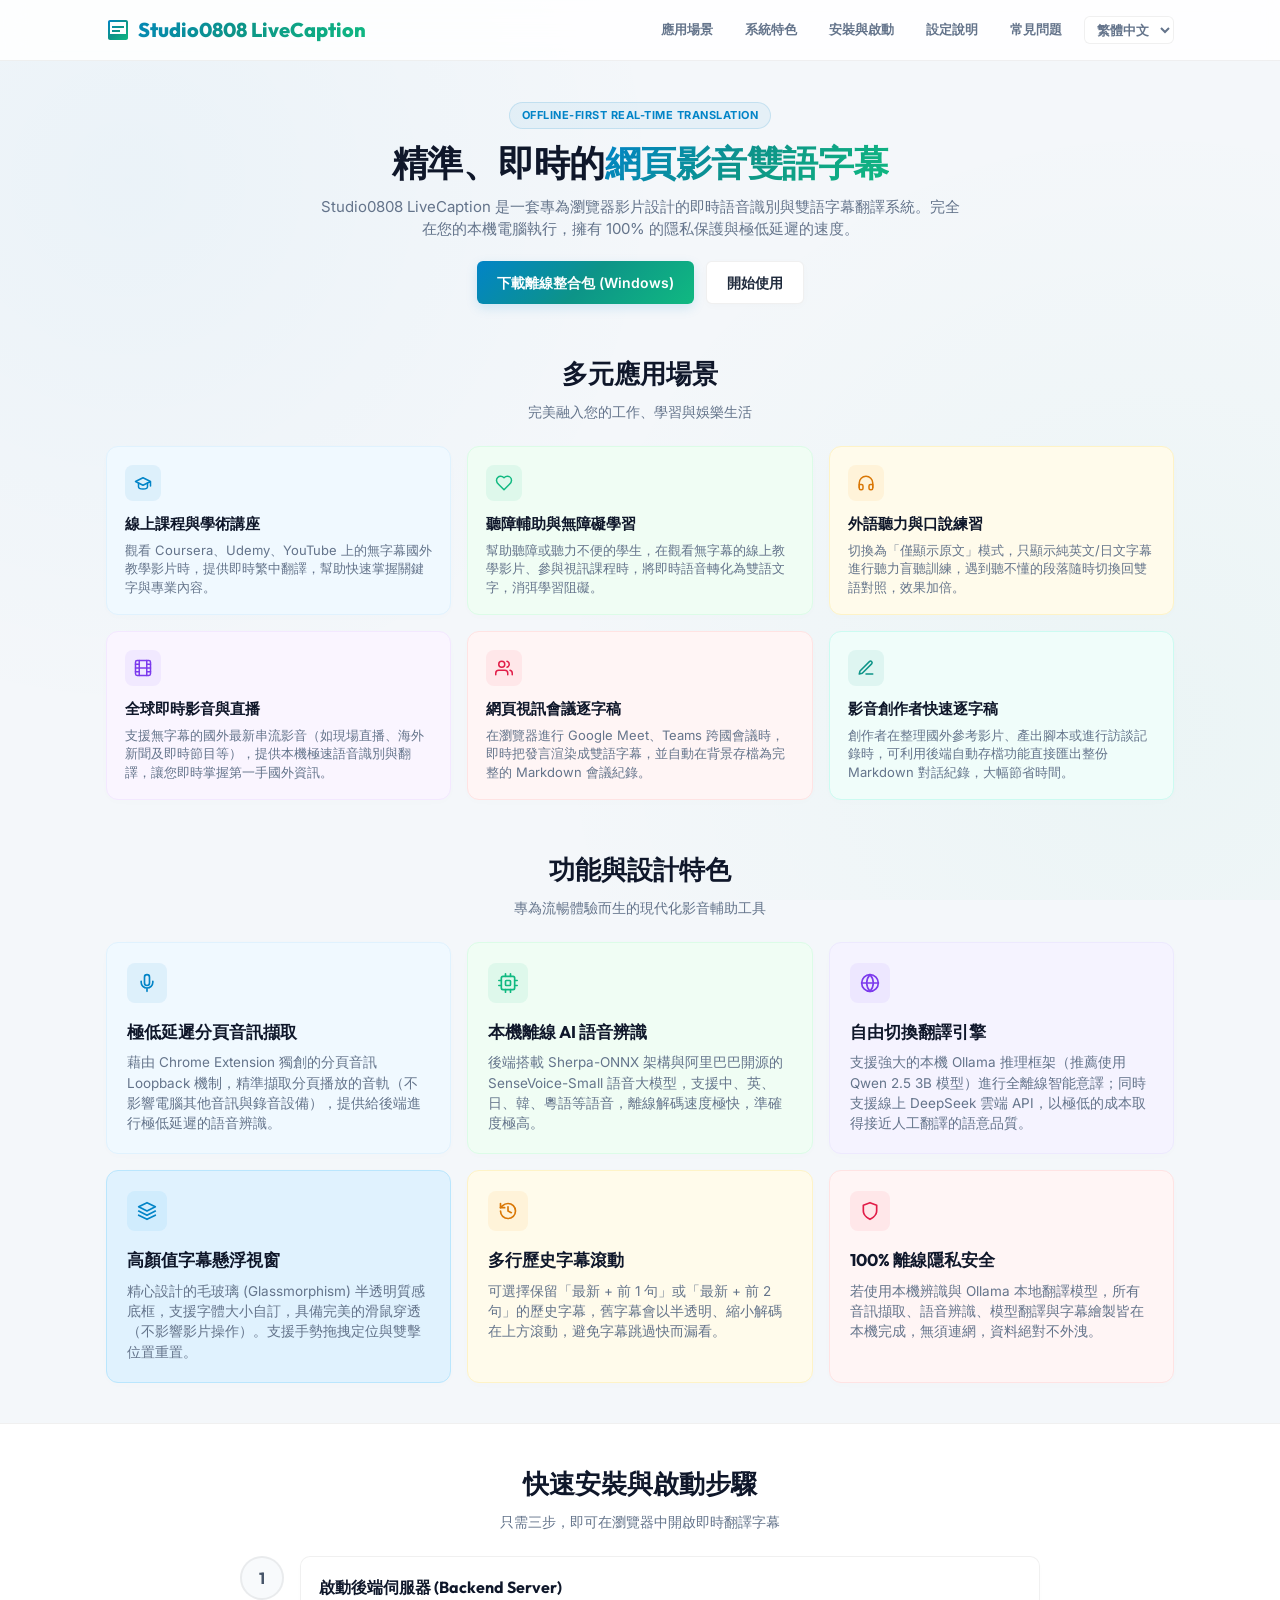
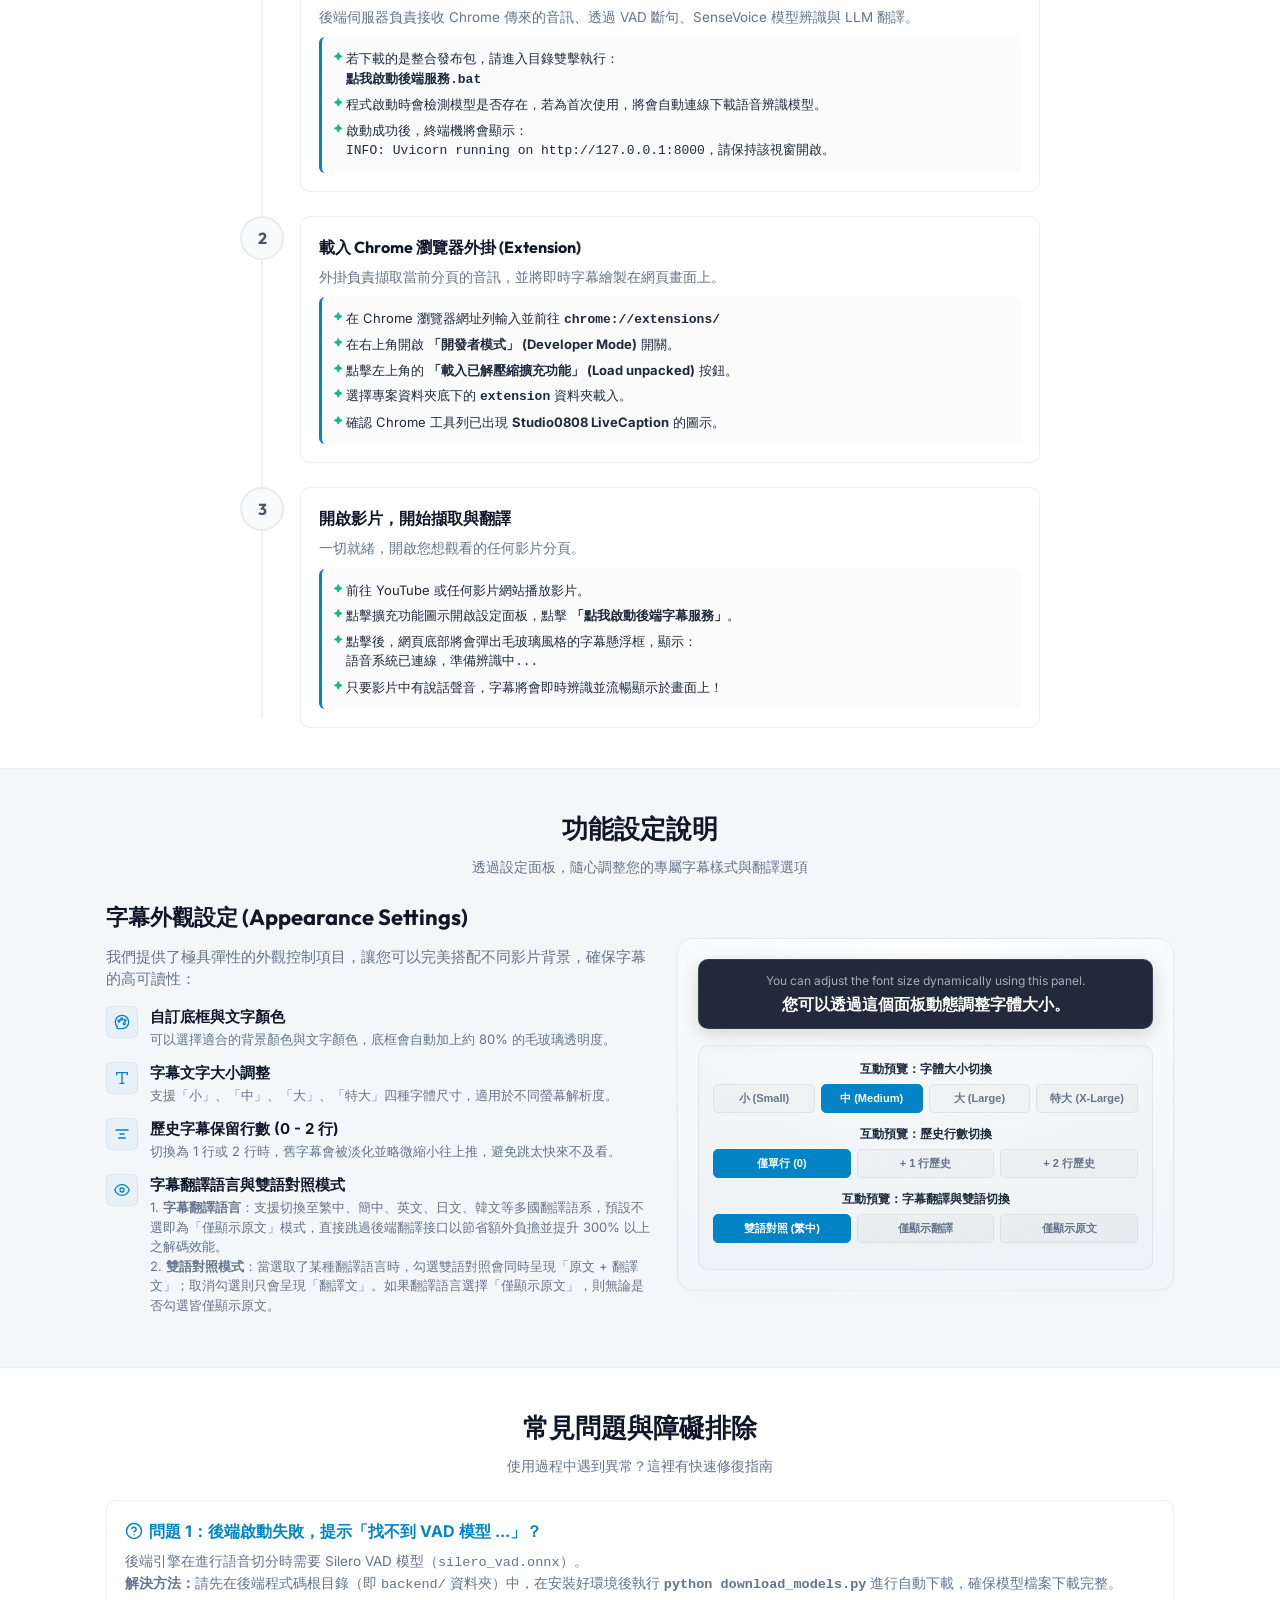
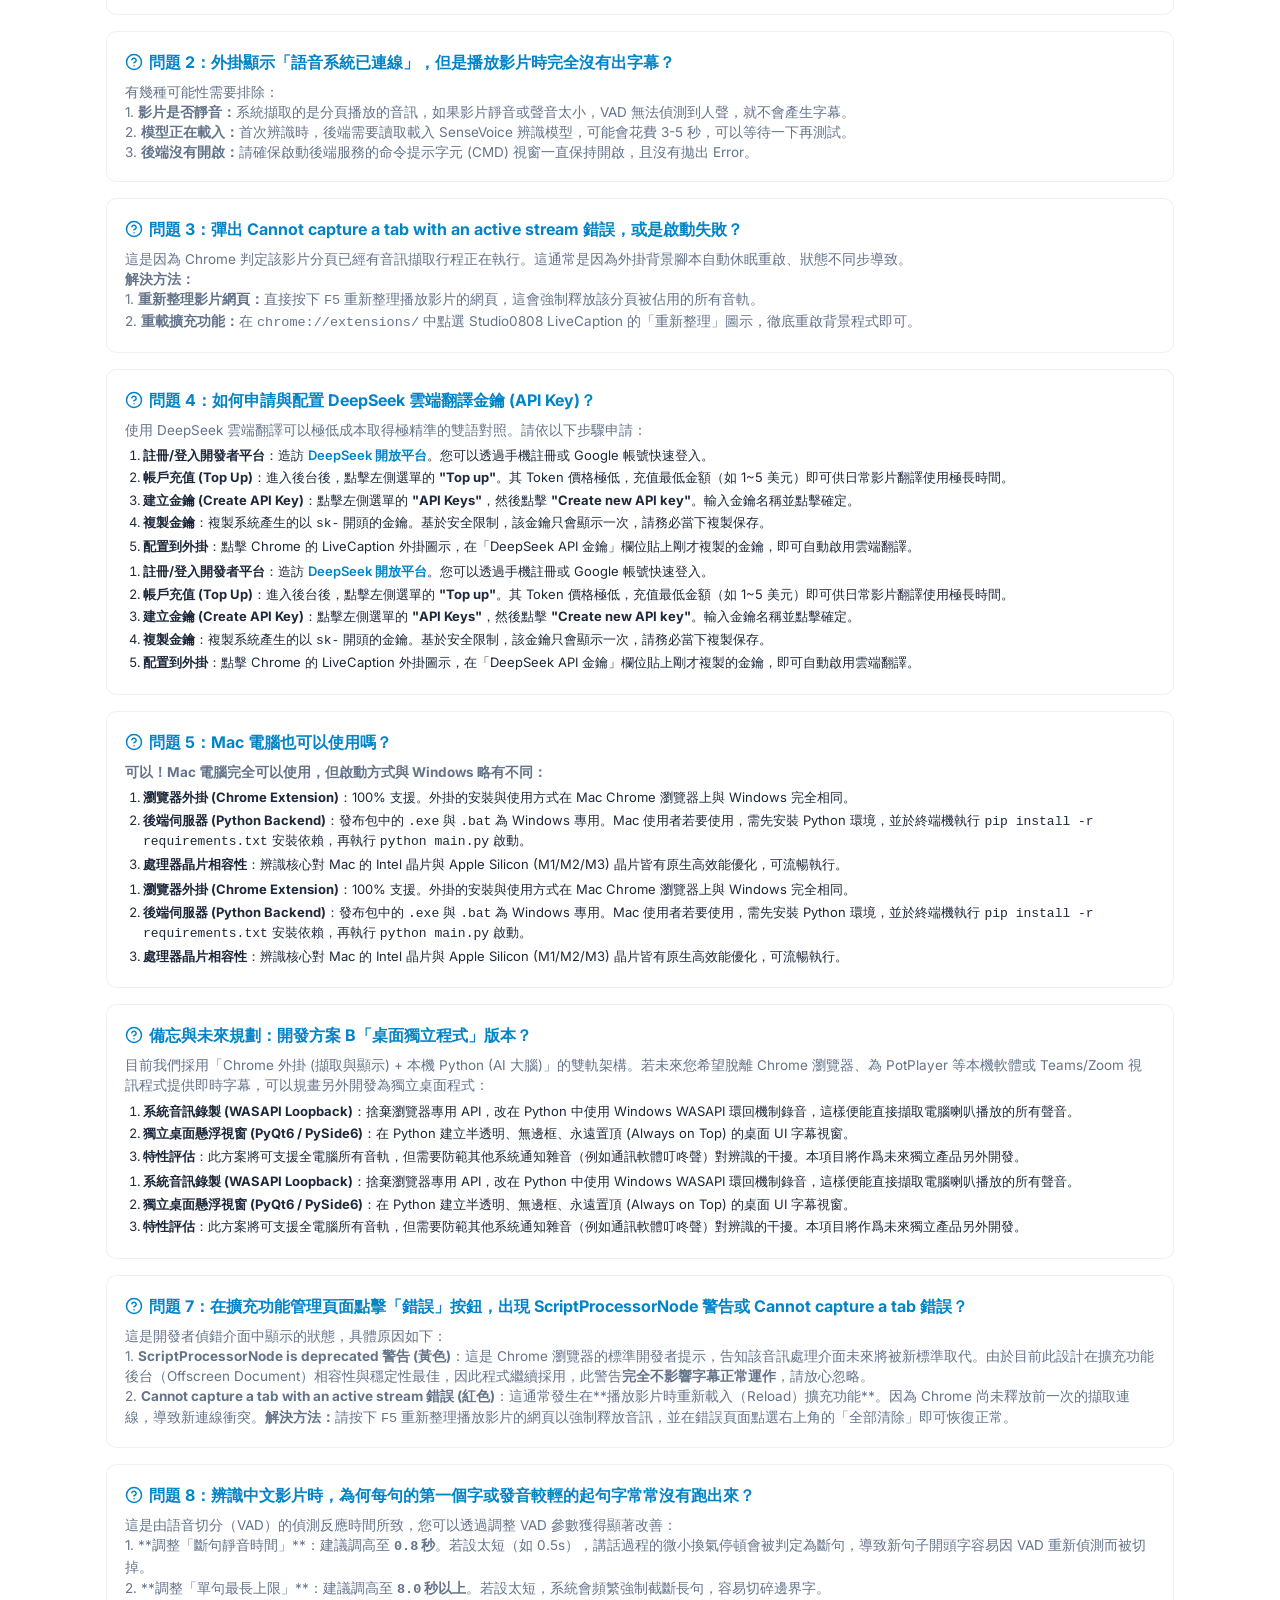
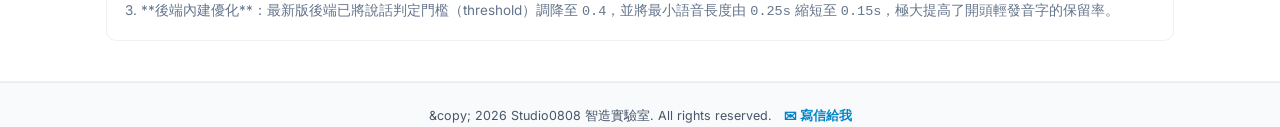
==== docs/index.html @ 2208329c "docs: copy documentation files to root docs folder for GitHub Pages deployment" ====
<!DOCTYPE html>
<html lang="zh-TW">
<head>
  <meta charset="UTF-8">
  <meta name="viewport" content="width=device-width, initial-scale=1.0">
  <title>即時字幕-Studio0808 </title>
  <!-- Colorful Inline SVG Favicon representing speech & play -->
  <link rel="icon" type="image/svg+xml" href="data:image/svg+xml,%3Csvg xmlns='http://www.w3.org/2000/svg' viewBox='0 0 24 24'%3E%3Cdefs%3E%3ClinearGradient id='fav-grad' x1='0%25' y1='0%25' x2='100%25' y2='100%25'%3E%3Cstop offset='0%25' stop-color='%230284c7'/%3E%3Cstop offset='100%25' stop-color='%2310b981'/%3E%3C/linearGradient%3E%3C/defs%3E%3Cpath fill='url(%23fav-grad)' d='M20 2H4c-1.1 0-2 .9-2 2v12c0 1.1.9 2 2 2h14l4 4V4c0-1.1-.9-2-2-2zM8 14H6v-2h2v2zm0-3H6V9h2v2zm0-3H6V6h2v2zm8 6h-6v-2h6v2zm0-3h-6V9h6v2zm0-3h-6V6h6v2z'/%3E%3C/svg%3E">
  <!-- Google Fonts: Inter & Outfit -->
  <link rel="preconnect" href="https://fonts.googleapis.com">
  <link rel="preconnect" href="https://fonts.gstatic.com" crossorigin>
  <link href="https://fonts.googleapis.com/css2?family=Inter:wght@300;400;500;600;700&family=Outfit:wght@400;500;600;700;800&display=swap" rel="stylesheet">
  
  <style>
    :root {
      --bg-primary: #f4f7fa; /* 陽光清新淺灰藍 */
      --bg-secondary: #ffffff; /* 純白背景 */
      --bg-tertiary: #eef2f6; /* 卡片與側欄底色 */
      --text-primary: #1e293b; /* 深石板灰 */
      --text-secondary: #64748b; /* 涼爽灰色 */
      --accent-gradient: linear-gradient(135deg, #0284c7 0%, #0d9488 50%, #10b981 100%); /* 蔚藍到翠綠漸層 */
      --accent-color: #0284c7; /* 蔚藍 */
      --accent-color-light: #10b981; /* 翠綠 */
      --accent-glow: rgba(2, 132, 199, 0.08);
      --glass-bg: rgba(255, 255, 255, 0.9);
      --glass-border: rgba(0, 0, 0, 0.06);
      --font-heading: 'Outfit', 'Inter', -apple-system, BlinkMacSystemFont, sans-serif;
      --font-body: 'Inter', -apple-system, BlinkMacSystemFont, "Segoe UI", Roboto, sans-serif;
      --transition-smooth: all 0.25s cubic-bezier(0.4, 0, 0.2, 1);
    }

    * {
      box-sizing: border-box;
      margin: 0;
      padding: 0;
    }

    html {
      scroll-behavior: smooth;
    }

    body {
      background-color: var(--bg-primary);
      color: var(--text-primary);
      font-family: var(--font-body);
      line-height: 1.5;
      overflow-x: hidden;
      background-image: 
        radial-gradient(circle at 10% 20%, rgba(2, 132, 199, 0.04) 0%, transparent 40%),
        radial-gradient(circle at 90% 80%, rgba(16, 185, 129, 0.04) 0%, transparent 45%);
      background-attachment: fixed;
    }

    /* Custom Scrollbar */
    ::-webkit-scrollbar {
      width: 8px;
    }
    ::-webkit-scrollbar-track {
      background: var(--bg-primary);
    }
    ::-webkit-scrollbar-thumb {
      background: #cbd5e1;
      border-radius: 4px;
    }
    ::-webkit-scrollbar-thumb:hover {
      background: #94a3b8;
    }

    /* Container layout */
    .container {
      max-width: 1100px;
      margin: 0 auto;
      padding: 0 16px;
    }

    /* Header & Navigation */
    header {
      background: rgba(255, 255, 255, 0.85);
      backdrop-filter: blur(12px);
      -webkit-backdrop-filter: blur(12px);
      border-bottom: 1px solid var(--glass-border);
      position: sticky;
      top: 0;
      z-index: 100;
      transition: var(--transition-smooth);
    }

    .nav-wrapper {
      display: flex;
      justify-content: space-between;
      align-items: center;
      height: 60px;
    }

    .logo {
      font-family: var(--font-heading);
      font-size: 20px;
      font-weight: 800;
      background: var(--accent-gradient);
      -webkit-background-clip: text;
      -webkit-text-fill-color: transparent;
      display: flex;
      align-items: center;
      gap: 8px;
    }

    .logo svg {
      width: 24px;
      height: 24px;
      fill: url(#logo-grad);
    }

    nav ul {
      display: flex;
      list-style: none;
      gap: 12px;
    }

    nav a {
      color: var(--text-secondary);
      text-decoration: none;
      font-weight: 600;
      font-size: 13px;
      transition: var(--transition-smooth);
      padding: 6px 10px;
      border-radius: 6px;
    }

    nav a:hover, nav a.active {
      color: var(--text-primary);
      background: rgba(0, 0, 0, 0.04);
    }

    /* Hero Section (More Compact) */
    .hero {
      padding: 40px 0 20px;
      text-align: center;
      position: relative;
    }

    .hero-badge {
      display: inline-block;
      padding: 4px 12px;
      background: rgba(2, 132, 199, 0.06);
      border: 1px solid rgba(2, 132, 199, 0.15);
      border-radius: 100px;
      color: #0284c7;
      font-size: 11px;
      font-weight: 700;
      margin-bottom: 12px;
      text-transform: uppercase;
      letter-spacing: 0.5px;
    }

    .hero h1 {
      font-family: var(--font-heading);
      font-size: 36px;
      font-weight: 800;
      line-height: 1.2;
      margin-bottom: 12px;
      letter-spacing: -0.5px;
      color: #0f172a;
    }

    .hero h1 span {
      background: var(--accent-gradient);
      -webkit-background-clip: text;
      -webkit-text-fill-color: transparent;
    }

    .hero p {
      font-size: 15px;
      color: var(--text-secondary);
      max-width: 650px;
      margin: 0 auto 20px;
    }

    .hero-buttons {
      display: flex;
      justify-content: center;
      gap: 12px;
    }

    .btn {
      display: inline-flex;
      align-items: center;
      gap: 6px;
      padding: 10px 20px;
      border-radius: 6px;
      font-size: 14px;
      font-weight: 600;
      text-decoration: none;
      cursor: pointer;
      transition: var(--transition-smooth);
    }

    .btn-primary {
      background: var(--accent-gradient);
      color: white;
      box-shadow: 0 4px 12px rgba(2, 132, 199, 0.15);
    }

    .btn-primary:hover {
      transform: translateY(-1.5px);
      box-shadow: 0 6px 18px rgba(2, 132, 199, 0.25);
    }

    .btn-secondary {
      background: #ffffff;
      color: var(--text-primary);
      border: 1px solid var(--glass-border);
      box-shadow: 0 2px 8px rgba(0, 0, 0, 0.02);
    }

    .btn-secondary:hover {
      background: var(--bg-tertiary);
      transform: translateY(-1.5px);
    }

    /* Scenarios Section (More Compact) */
    .scenarios-section {
      padding: 30px 0 20px;
    }

    .scenarios-grid {
      display: grid;
      grid-template-columns: repeat(auto-fit, minmax(280px, 1fr));
      gap: 16px;
      margin-top: 20px;
    }

    .scenario-card {
      background: var(--glass-bg);
      border: 1px solid var(--glass-border);
      border-radius: 12px;
      padding: 18px;
      box-shadow: 0 2px 12px rgba(0, 0, 0, 0.01);
      transition: var(--transition-smooth);
    }

    .scenario-card:hover {
      transform: translateY(-3px);
      box-shadow: 0 8px 20px rgba(2, 132, 199, 0.06);
      border-color: rgba(2, 132, 199, 0.15);
    }

    /* Diverse Light Pastel Backgrounds for Scenario Cards */
    .scenario-card:nth-child(1) { background-color: #f0f9ff; border-color: #e0f2fe; }
    .scenario-card:nth-child(1) .scenario-icon { background: rgba(2, 132, 199, 0.08); color: #0284c7; }

    .scenario-card:nth-child(2) { background-color: #f0fdf4; border-color: #dcfce7; }
    .scenario-card:nth-child(2) .scenario-icon { background: rgba(16, 185, 129, 0.08); color: #10b981; }

    .scenario-card:nth-child(3) { background-color: #fffbeb; border-color: #fef3c7; }
    .scenario-card:nth-child(3) .scenario-icon { background: rgba(245, 158, 11, 0.08); color: #d97706; }

    .scenario-card:nth-child(4) { background-color: #faf5ff; border-color: #f3e8ff; }
    .scenario-card:nth-child(4) .scenario-icon { background: rgba(139, 92, 246, 0.08); color: #7c3aed; }

    .scenario-card:nth-child(5) { background-color: #fff5f5; border-color: #ffe3e3; }
    .scenario-card:nth-child(5) .scenario-icon { background: rgba(244, 63, 94, 0.08); color: #e11d48; }

    .scenario-card:nth-child(6) { background-color: #f0fdfa; border-color: #ccfbf1; }
    .scenario-card:nth-child(6) .scenario-icon { background: rgba(13, 148, 136, 0.08); color: #0d9488; }

    .scenario-icon {
      width: 36px;
      height: 36px;
      background: rgba(16, 185, 129, 0.06);
      color: var(--accent-color-light);
      border-radius: 8px;
      display: flex;
      align-items: center;
      justify-content: center;
      margin-bottom: 12px;
    }

    .scenario-icon svg {
      width: 18px;
      height: 18px;
    }

    .scenario-card h3 {
      font-family: var(--font-heading);
      font-size: 15px;
      font-weight: 700;
      color: #0f172a;
      margin-bottom: 6px;
    }

    .scenario-card p {
      font-size: 13px;
      color: var(--text-secondary);
      line-height: 1.4;
    }

    /* Features Grid (More Compact) */
    .features-section {
      padding: 30px 0 40px;
    }

    .section-title-wrapper {
      text-align: center;
      margin-bottom: 24px;
    }

    .section-title {
      font-family: var(--font-heading);
      font-size: 26px;
      font-weight: 700;
      color: #0f172a;
      margin-bottom: 8px;
    }

    .section-subtitle {
      font-size: 14px;
      color: var(--text-secondary);
      max-width: 600px;
      margin: 0 auto;
    }

    .features-grid {
      display: grid;
      grid-template-columns: repeat(auto-fit, minmax(280px, 1fr));
      gap: 16px;
    }

    .feature-card {
      background: var(--bg-secondary);
      border: 1px solid var(--glass-border);
      border-radius: 12px;
      padding: 20px;
      box-shadow: 0 2px 12px rgba(0, 0, 0, 0.01);
      transition: var(--transition-smooth);
      position: relative;
      overflow: hidden;
    }

    .feature-card::before {
      content: '';
      position: absolute;
      top: 0;
      left: 0;
      width: 100%;
      height: 3px;
      background: var(--accent-gradient);
      opacity: 0;
      transition: var(--transition-smooth);
    }

    .feature-card:hover {
      transform: translateY(-4px);
      border-color: rgba(2, 132, 199, 0.15);
      box-shadow: 0 10px 25px rgba(2, 132, 199, 0.04);
    }

    .feature-card:hover::before {
      opacity: 1;
    }

    /* Diverse Light Pastel Backgrounds for Feature Cards */
    .feature-card:nth-child(1) { background-color: #f0f9ff; border-color: #e0f2fe; }
    .feature-card:nth-child(1) .feature-icon-wrapper { background: rgba(2, 132, 199, 0.08); color: #0284c7; }

    .feature-card:nth-child(2) { background-color: #f0fdf4; border-color: #dcfce7; }
    .feature-card:nth-child(2) .feature-icon-wrapper { background: rgba(16, 185, 129, 0.08); color: #10b981; }

    .feature-card:nth-child(3) { background-color: #f5f3ff; border-color: #ede9fe; }
    .feature-card:nth-child(3) .feature-icon-wrapper { background: rgba(139, 92, 246, 0.08); color: #7c3aed; }

    .feature-card:nth-child(4) { background-color: #e0f2fe; border-color: #bae6fd; }
    .feature-card:nth-child(4) .feature-icon-wrapper { background: rgba(14, 165, 233, 0.08); color: #0284c7; }

    .feature-card:nth-child(5) { background-color: #fffbeb; border-color: #fef3c7; }
    .feature-card:nth-child(5) .feature-icon-wrapper { background: rgba(245, 158, 11, 0.08); color: #d97706; }

    .feature-card:nth-child(6) { background-color: #fff5f5; border-color: #ffe3e3; }
    .feature-card:nth-child(6) .feature-icon-wrapper { background: rgba(244, 63, 94, 0.08); color: #e11d48; }

    .feature-icon-wrapper {
      width: 40px;
      height: 40px;
      border-radius: 8px;
      background: rgba(2, 132, 199, 0.06);
      display: flex;
      align-items: center;
      justify-content: center;
      color: var(--accent-color);
      margin-bottom: 16px;
    }

    .feature-icon-wrapper svg {
      width: 20px;
      height: 20px;
    }

    .feature-card h3 {
      font-family: var(--font-heading);
      font-size: 17px;
      font-weight: 700;
      margin-bottom: 8px;
      color: #0f172a;
    }

    .feature-card p {
      color: var(--text-secondary);
      font-size: 13.5px;
      line-height: 1.5;
    }

    /* Operations Flow & Steps (More Compact) */
    .steps-section {
      background: var(--bg-secondary);
      padding: 40px 0;
      border-top: 1px solid var(--glass-border);
      border-bottom: 1px solid var(--glass-border);
    }

    .steps-flow {
      max-width: 800px;
      margin: 24px auto 0;
      position: relative;
    }

    .steps-flow::before {
      content: '';
      position: absolute;
      left: 21px;
      top: 10px;
      bottom: 10px;
      width: 2px;
      background: rgba(0, 0, 0, 0.05);
    }

    .step-item {
      display: flex;
      gap: 16px;
      margin-bottom: 24px;
      position: relative;
    }

    .step-item:last-child {
      margin-bottom: 0;
    }

    .step-badge {
      width: 44px;
      height: 44px;
      border-radius: 50%;
      background: #f8fafc;
      border: 2px solid var(--glass-border);
      display: flex;
      align-items: center;
      justify-content: center;
      font-family: var(--font-heading);
      font-size: 16px;
      font-weight: 700;
      color: #475569;
      z-index: 2;
      flex-shrink: 0;
      transition: var(--transition-smooth);
    }

    .step-item:hover .step-badge {
      border-color: var(--accent-color);
      color: var(--accent-color);
      background: rgba(2, 132, 199, 0.06);
      box-shadow: 0 0 10px var(--accent-glow);
    }

    .step-content {
      background: var(--glass-bg);
      backdrop-filter: blur(8px);
      border: 1px solid var(--glass-border);
      border-radius: 10px;
      padding: 18px;
      flex-grow: 1;
      box-shadow: 0 2px 10px rgba(0, 0, 0, 0.01);
    }

    .step-content h3 {
      font-family: var(--font-heading);
      font-size: 16px;
      font-weight: 700;
      color: #0f172a;
      margin-bottom: 8px;
      display: flex;
      align-items: center;
      gap: 6px;
    }

    .step-content p {
      color: var(--text-secondary);
      font-size: 13.5px;
      margin-bottom: 10px;
    }

    .step-details {
      background: rgba(0, 0, 0, 0.015);
      border-radius: 6px;
      padding: 12px;
      border-left: 3px solid var(--accent-color);
    }

    .step-details ul {
      list-style-type: none;
    }

    .step-details li {
      font-size: 13px;
      color: var(--text-primary);
      margin-bottom: 6px;
      padding-left: 12px;
      position: relative;
    }

    .step-details li::before {
      content: '✦';
      color: var(--accent-color-light);
      position: absolute;
      left: 0;
      font-size: 9px;
      top: 1px;
    }

    .step-details li:last-child {
      margin-bottom: 0;
    }

    /* Configuration Panel Showcase (More Compact) */
    .config-section {
      padding: 40px 0;
    }

    .config-showcase {
      display: flex;
      flex-wrap: wrap;
      gap: 24px;
      align-items: center;
      margin-top: 24px;
    }

    .config-text {
      flex: 1 1 450px;
    }

    .config-text h3 {
      font-family: var(--font-heading);
      font-size: 22px;
      margin-bottom: 12px;
      color: #0f172a;
    }

    .config-text p {
      color: var(--text-secondary);
      margin-bottom: 16px;
      font-size: 14.5px;
    }

    .config-item {
      display: flex;
      gap: 12px;
      margin-bottom: 12px;
    }

    .config-item-icon {
      width: 32px;
      height: 32px;
      border-radius: 6px;
      background: rgba(2, 132, 199, 0.05);
      border: 1px solid var(--glass-border);
      display: flex;
      align-items: center;
      justify-content: center;
      color: var(--accent-color);
      flex-shrink: 0;
    }

    .config-item-icon svg {
      width: 16px;
      height: 16px;
    }

    .config-item-text h4 {
      font-size: 15px;
      font-weight: 700;
      margin-bottom: 2px;
      color: #0f172a;
    }

    .config-item-text p {
      font-size: 13px;
      color: var(--text-secondary);
      margin-bottom: 0;
    }

    .config-visual {
      flex: 1 1 400px;
      background: radial-gradient(100% 100% at 50% 0%, rgba(255, 255, 255, 0.95) 0%, rgba(240, 244, 248, 0.6) 100%);
      border: 1px solid var(--glass-border);
      border-radius: 16px;
      padding: 20px;
      position: relative;
      box-shadow: 0 4px 15px rgba(0, 0, 0, 0.01);
      width: 100%;
    }

    /* Mock Subtitle Window Demo */
    .mock-caption-window {
      background: rgba(15, 23, 42, 0.92);
      border: 1px solid rgba(255, 255, 255, 0.1);
      border-radius: 10px;
      padding: 12px 16px;
      text-align: center;
      box-shadow: 0 6px 20px rgba(0, 0, 0, 0.15);
      margin-bottom: 16px;
      max-width: 100%;
    }

    .mock-line {
      margin-bottom: 6px;
    }
    
    .mock-line:last-child {
      margin-bottom: 0;
    }

    .mock-line.history {
      opacity: 0.45;
      transform: scale(0.94);
    }

    .mock-raw {
      font-size: 12px;
      color: rgba(220, 225, 235, 0.7);
      margin-bottom: 2px;
    }

    .mock-zh {
      font-size: 15px;
      color: #38bdf8;
      font-weight: 700;
    }

    .mock-zh-latest {
      font-size: 16px;
      color: #ffffff;
      font-weight: 700;
    }

    /* Interactive Size Demo Control */
    .interactive-demo {
      background: rgba(0, 0, 0, 0.015);
      border: 1px solid var(--glass-border);
      border-radius: 10px;
      padding: 14px;
    }

    .interactive-controls {
      display: flex;
      justify-content: space-between;
      margin-bottom: 12px;
      gap: 6px;
    }

    .demo-btn {
      flex: 1;
      padding: 6px;
      border: 1px solid var(--glass-border);
      background: rgba(0, 0, 0, 0.02);
      color: var(--text-secondary);
      border-radius: 5px;
      cursor: pointer;
      font-size: 11px;
      font-weight: 600;
      transition: var(--transition-smooth);
    }

    .demo-btn.active, .demo-btn:hover {
      background: var(--accent-color);
      color: white;
      border-color: var(--accent-color);
    }

    /* Troubleshooting section (More Compact) */
    .faq-section {
      background: var(--bg-secondary);
      padding: 40px 0;
      border-top: 1px solid var(--glass-border);
      border-bottom: 1px solid var(--glass-border);
    }

    .faq-grid {
      display: grid;
      grid-template-columns: 1fr;
      gap: 16px;
      margin-top: 24px;
    }

    .faq-card {
      background: var(--glass-bg);
      border: 1px solid var(--glass-border);
      border-radius: 10px;
      padding: 18px;
      transition: var(--transition-smooth);
    }

    .faq-card:hover {
      border-color: rgba(2, 132, 199, 0.2);
    }

    .faq-card h4 {
      font-size: 16px;
      font-weight: 700;
      margin-bottom: 8px;
      color: var(--accent-color);
      display: flex;
      align-items: center;
      gap: 6px;
    }

    .faq-card p {
      color: var(--text-secondary);
      font-size: 13.5px;
      line-height: 1.5;
    }

    .faq-card ol {
      margin-left: 18px;
      margin-top: 6px;
      font-size: 13px;
      color: var(--text-primary);
    }

    .faq-card ol li {
      margin-bottom: 3px;
    }

    .alert-box {
      margin-top: 8px;
      padding: 10px 14px;
      border-radius: 4px;
      background: rgba(239, 68, 68, 0.04);
      border: 1px solid rgba(239, 68, 68, 0.12);
      font-size: 12.5px;
      color: #dc2626;
    }

    /* Footer (Centered & Clean) */
    footer {
      padding: 24px 0;
      text-align: center;
      border-top: 1px solid var(--glass-border);
      color: var(--text-secondary);
      font-size: 12.5px;
      background: #f8fafc;
    }

    footer p {
      margin-bottom: 4px;
      color: #475569;
    }

    /* Responsive adjustments for Mobile & Tablet */
    @media (max-width: 768px) {
      .hero {
        padding: 30px 0 10px;
      }
      .hero h1 {
        font-size: 28px;
      }
      .hero p {
        font-size: 14px;
      }
      .nav-wrapper {
        flex-direction: column;
        height: auto;
        padding: 12px 0;
        gap: 10px;
      }
      nav ul {
        flex-wrap: wrap;
        justify-content: center;
        gap: 6px;
      }
      nav a {
        padding: 4px 8px;
        font-size: 12px;
      }
      .step-item {
        flex-direction: column;
        gap: 12px;
      }
      .steps-flow::before {
        display: none;
      }
      .step-badge {
        align-self: flex-start;
        width: 36px;
        height: 36px;
        font-size: 14px;
      }
      .feature-card, .scenario-card {
        padding: 16px;
      }
      .config-showcase {
        flex-direction: column;
        align-items: stretch;
      }
      .interactive-controls {
        flex-wrap: wrap;
      }
      .demo-btn {
        flex: 1 1 calc(50% - 4px);
        margin-bottom: 4px;
      }
    }

    @media (max-width: 480px) {
      .hero-buttons {
        flex-direction: column;
        align-items: stretch;
        gap: 8px;
        max-width: 280px;
        margin: 0 auto;
      }
      .btn {
        justify-content: center;
      }
      .demo-btn {
        flex: 1 1 100%;
      }
    }

    #doc-lang-select {
      background: rgba(255, 255, 255, 0.8);
      border: 1px solid var(--glass-border);
      border-radius: 6px;
      padding: 4px 8px;
      font-size: 13px;
      font-weight: 600;
      color: var(--text-secondary);
      cursor: pointer;
      outline: none;
      transition: var(--transition-smooth);
      font-family: var(--font-body);
    }
    #doc-lang-select:hover, #doc-lang-select:focus {
      border-color: var(--accent-color);
      color: var(--text-primary);
      background: #ffffff;
      box-shadow: 0 0 8px var(--accent-glow);
    }
    .lang-select-item {
      display: flex;
      align-items: center;
    }
  </style>
</head>
<body>

  <!-- SVG gradient definition -->
  <svg style="position: absolute; width: 0; height: 0;" aria-hidden="true" focusable="false">
    <defs>
      <linearGradient id="logo-grad" x1="0%" y1="0%" x2="100%" y2="100%">
        <stop offset="0%" stop-color="#0284c7" />
        <stop offset="50%" stop-color="#0d9488" />
        <stop offset="100%" stop-color="#10b981" />
      </linearGradient>
    </defs>
  </svg>

  <header>
    <div class="container nav-wrapper">
      <div class="logo">
        <!-- Caption Icon -->
        <svg viewBox="0 0 24 24">
          <path d="M20,2H4C2.9,2,2,2.9,2,4v16c0,1.1,0.9,2,2,2h16c1.1,0,2-0.9,2-2V4C22,2.9,21.1,2,20,2z M20,16H4V4h16V16z M6,12h8v2H6V12z M6,8h12v2H6V8z"/>
        </svg>
        <span>Studio0808 LiveCaption</span>
      </div>
      <nav>
        <ul>
          <li><a href="#scenarios" data-i18n="nav-scenarios">應用場景</a></li>
          <li><a href="#features" data-i18n="nav-features">系統特色</a></li>
          <li><a href="#steps" data-i18n="nav-steps">安裝與啟動</a></li>
          <li><a href="#config" data-i18n="nav-config">設定說明</a></li>
          <li><a href="#troubleshooting" data-i18n="nav-troubleshooting">常見問題</a></li>
          <li class="lang-select-item">
            <select id="doc-lang-select" aria-label="Language Selector">
              <option value="zh-TW">繁體中文</option>
              <option value="zh-CN">简体中文</option>
              <option value="en">English</option>
              <option value="ja">日本語</option>
              <option value="ko">한국어</option>
            </select>
          </li>
        </ul>
      </nav>
    </div>
  </header>

  <!-- Hero Section -->
  <section class="hero">
    <div class="container">
      <div class="hero-badge" data-i18n="hero-badge">OFFLINE-FIRST REAL-TIME TRANSLATION</div>
      <h1 data-i18n="hero-title">精準、即時的<span>網頁影音雙語字幕</span></h1>
      <p data-i18n="hero-desc">Studio0808 LiveCaption 是一套專為瀏覽器影片設計的即時語音識別與雙語字幕翻譯系統。完全在您的本機電腦執行，擁有 100% 的隱私保護與極低延遲的速度。</p>
      <div class="hero-buttons">
        <a href="https://drive.google.com/file/d/1mepxzOthPV2NeWjwenk8yNsSSB0vaJGF/view?usp=sharing" target="_blank" class="btn btn-primary" data-i18n="btn-download">下載離線整合包 (Windows)</a>
        <a href="#steps" class="btn btn-secondary" data-i18n="btn-start">開始使用</a>
      </div>
    </div>
  </section>

  <!-- Scenarios Section -->
  <section id="scenarios" class="scenarios-section">
    <div class="container">
      <div class="section-title-wrapper">
        <h2 class="section-title" data-i18n="title-scenarios">多元應用場景</h2>
        <p class="section-subtitle" data-i18n="sub-scenarios">完美融入您的工作、學習與娛樂生活</p>
      </div>
      
      <div class="scenarios-grid">
        <!-- Scenario 1 -->
        <div class="scenario-card">
          <div class="scenario-icon">
            <svg viewBox="0 0 24 24" fill="none" stroke="currentColor" stroke-width="2" stroke-linecap="round" stroke-linejoin="round">
              <path d="M22 10v6M2 10l10-5 10 5-10 5z"/>
              <path d="M6 12v5c0 2 2 3 6 3s6-1 6-3v-5"/>
            </svg>
          </div>
          <h3 data-i18n="s1-title">線上課程與學術講座</h3>
          <p data-i18n="s1-desc">觀看 Coursera、Udemy、YouTube 上的無字幕國外教學影片時，提供即時繁中翻譯，幫助快速掌握關鍵字與專業內容。</p>
        </div>

        <!-- Scenario 2 -->
        <div class="scenario-card">
          <div class="scenario-icon">
            <svg viewBox="0 0 24 24" fill="none" stroke="currentColor" stroke-width="2" stroke-linecap="round" stroke-linejoin="round">
              <path d="M19 14c1.49-1.46 3-3.21 3-5.5A5.5 5.5 0 0 0 16.5 3c-1.76 0-3 .5-4.5 2-1.5-1.5-2.74-2-4.5-2A5.5 5.5 0 0 0 2 8.5c0 2.3 1.5 4.05 3 5.5l7 7Z"/>
            </svg>
          </div>
          <h3 data-i18n="s2-title">聽障輔助與無障礙學習</h3>
          <p data-i18n="s2-desc">幫助聽障或聽力不便的學生，在觀看無字幕的線上教學影片、參與視訊課程時，將即時語音轉化為雙語文字，消弭學習阻礙。</p>
        </div>

        <!-- Scenario 3 -->
        <div class="scenario-card">
          <div class="scenario-icon">
            <svg viewBox="0 0 24 24" fill="none" stroke="currentColor" stroke-width="2" stroke-linecap="round" stroke-linejoin="round">
              <path d="M3 18v-6a9 9 0 0 1 18 0v6"/>
              <path d="M21 19a2 2 0 0 1-2 2h-1a2 2 0 0 1-2-2v-3a2 2 0 0 1 2-2h3zM3 19a2 2 0 0 0 2 2h1a2 2 0 0 0 2-2v-3a2 2 0 0 0-2-2H3z"/>
            </svg>
          </div>
          <h3 data-i18n="s3-title">外語聽力與口說練習</h3>
          <p data-i18n="s3-desc">切換為「僅顯示原文」模式，只顯示純英文/日文字幕進行聽力盲聽訓練，遇到聽不懂的段落隨時切換回雙語對照，效果加倍。</p>
        </div>

        <!-- Scenario 4 -->
        <div class="scenario-card">
          <div class="scenario-icon">
            <svg viewBox="0 0 24 24" fill="none" stroke="currentColor" stroke-width="2" stroke-linecap="round" stroke-linejoin="round">
              <rect x="2" y="2" width="20" height="20" rx="2.18" ry="2.18"/>
              <line x1="7" y1="2" x2="7" y2="22"/>
              <line x1="17" y1="2" x2="17" y2="22"/>
              <line x1="2" y1="12" x2="22" y2="12"/>
              <line x1="2" y1="7" x2="7" y2="7"/>
              <line x1="2" y1="17" x2="7" y2="17"/>
              <line x1="17" y1="17" x2="22" y2="17"/>
              <line x1="17" y1="7" x2="22" y2="7"/>
            </svg>
          </div>
          <h3 data-i18n="s4-title">全球即時影音與直播</h3>
          <p data-i18n="s4-desc">支援無字幕的國外最新串流影音（如現場直播、海外新聞及即時節目等），提供本機極速語音識別與翻譯，讓您即時掌握第一手國外資訊。</p>
        </div>

        <!-- Scenario 5 -->
        <div class="scenario-card">
          <div class="scenario-icon">
            <svg viewBox="0 0 24 24" fill="none" stroke="currentColor" stroke-width="2" stroke-linecap="round" stroke-linejoin="round">
              <path d="M17 21v-2a4 4 0 0 0-4-4H5a4 4 0 0 0-4 4v2"/>
              <circle cx="9" cy="7" r="4"/>
              <path d="M23 21v-2a4 4 0 0 0-3-3.87"/>
              <path d="M16 3.13a4 4 0 0 1 0 7.75"/>
            </svg>
          </div>
          <h3 data-i18n="s5-title">網頁視訊會議逐字稿</h3>
          <p data-i18n="s5-desc">在瀏覽器進行 Google Meet、Teams 跨國會議時，即時把發言渲染成雙語字幕，並自動在背景存檔為完整的 Markdown 會議紀錄。</p>
        </div>

        <!-- Scenario 6 -->
        <div class="scenario-card">
          <div class="scenario-icon">
            <svg viewBox="0 0 24 24" fill="none" stroke="currentColor" stroke-width="2" stroke-linecap="round" stroke-linejoin="round">
              <path d="M12 20h9"/>
              <path d="M16.5 3.5a2.12 2.12 0 0 1 3 3L7 19l-4 1 1-4Z"/>
            </svg>
          </div>
          <h3>影音創作者快速逐字稿</h3>
          <p>創作者在整理國外參考影片、產出腳本或進行訪談記錄時，可利用後端自動存檔功能直接匯出整份 Markdown 對話紀錄，大幅節省時間。</p>
        </div>
      </div>
    </div>
  </section>

  <!-- Features Section -->
  <section id="features" class="features-section">
    <div class="container">
      <div class="section-title-wrapper">
        <h2 class="section-title">功能與設計特色</h2>
        <p class="section-subtitle">專為流暢體驗而生的現代化影音輔助工具</p>
      </div>

      <div class="features-grid">
        <!-- Feature 1 -->
        <div class="feature-card">
          <div class="feature-icon-wrapper">
            <svg viewBox="0 0 24 24" fill="none" stroke="currentColor" stroke-width="2" stroke-linecap="round" stroke-linejoin="round">
              <path d="M12 2a3 3 0 0 0-3 3v7a3 3 0 0 0 6 0V5a3 3 0 0 0-3-3Z"/>
              <path d="M19 10v1a7 7 0 0 1-14 0v-1"/>
              <line x1="12" x2="12" y1="19" y2="22"/>
            </svg>
          </div>
          <h3>極低延遲分頁音訊擷取</h3>
          <p>藉由 Chrome Extension 獨創的分頁音訊 Loopback 機制，精準擷取分頁播放的音軌（不影響電腦其他音訊與錄音設備），提供給後端進行極低延遲的語音辨識。</p>
        </div>

        <!-- Feature 2 -->
        <div class="feature-card">
          <div class="feature-icon-wrapper">
            <svg viewBox="0 0 24 24" fill="none" stroke="currentColor" stroke-width="2">
              <rect x="4" y="4" width="16" height="16" rx="2" stroke-linecap="round" stroke-linejoin="round"/>
              <rect x="9" y="9" width="6" height="6" rx="1" stroke-linecap="round" stroke-linejoin="round"/>
              <path d="M9 1v3M15 1v3M9 20v3M15 20v3M20 9h3M20 15h3M1 9h3M1 15h3" stroke-linecap="round"/>
            </svg>
          </div>
          <h3>本機離線 AI 語音辨識</h3>
          <p>後端搭載 Sherpa-ONNX 架構與阿里巴巴開源的 SenseVoice-Small 語音大模型，支援中、英、日、韓、粵語等語音，離線解碼速度極快，準確度極高。</p>
        </div>

        <!-- Feature 3 -->
        <div class="feature-card">
          <div class="feature-icon-wrapper">
            <svg viewBox="0 0 24 24" fill="none" stroke="currentColor" stroke-width="2" stroke-linecap="round" stroke-linejoin="round">
              <circle cx="12" cy="12" r="10"/>
              <line x1="2" x2="22" y1="12" y2="12"/>
              <path d="M12 2a15.3 15.3 0 0 1 4 10 15.3 15.3 0 0 1-4 10 15.3 15.3 0 0 1-4-10 15.3 15.3 0 0 1 4-10z"/>
            </svg>
          </div>
          <h3>自由切換翻譯引擎</h3>
          <p>支援強大的本機 Ollama 推理框架（推薦使用 Qwen 2.5 3B 模型）進行全離線智能意譯；同時支援線上 DeepSeek 雲端 API，以極低的成本取得接近人工翻譯的語意品質。</p>
        </div>

        <!-- Feature 4 -->
        <div class="feature-card">
          <div class="feature-icon-wrapper">
            <svg viewBox="0 0 24 24" fill="none" stroke="currentColor" stroke-width="2" stroke-linecap="round" stroke-linejoin="round">
              <polygon points="12 2 2 7 12 12 22 7 12 2"/>
              <polyline points="2 17 12 22 22 17"/>
              <polyline points="2 12 12 17 22 12"/>
            </svg>
          </div>
          <h3>高顏值字幕懸浮視窗</h3>
          <p>精心設計的毛玻璃 (Glassmorphism) 半透明質感底框，支援字體大小自訂，具備完美的滑鼠穿透（不影響影片操作）。支援手勢拖拽定位與雙擊位置重置。</p>
        </div>

        <!-- Feature 5 -->
        <div class="feature-card">
          <div class="feature-icon-wrapper">
            <svg viewBox="0 0 24 24" fill="none" stroke="currentColor" stroke-width="2" stroke-linecap="round" stroke-linejoin="round">
              <path d="M3 12a9 9 0 1 0 9-9 9.75 9.75 0 0 0-6.74 2.74L3 8"/>
              <path d="M3 3v5h5"/>
              <path d="M12 7v5l4 2"/>
            </svg>
          </div>
          <h3>多行歷史字幕滾動</h3>
          <p>可選擇保留「最新 + 前 1 句」或「最新 + 前 2 句」的歷史字幕，舊字幕會以半透明、縮小解碼在上方滾動，避免字幕跳過快而漏看。</p>
        </div>

        <!-- Feature 6 -->
        <div class="feature-card">
          <div class="feature-icon-wrapper">
            <svg viewBox="0 0 24 24" fill="none" stroke="currentColor" stroke-width="2" stroke-linecap="round" stroke-linejoin="round">
              <path d="M12 22s8-4 8-10V5l-8-3-8 3v7c0 6 8 10 8 10z"/>
            </svg>
          </div>
          <h3>100% 離線隱私安全</h3>
          <p>若使用本機辨識與 Ollama 本地翻譯模型，所有音訊擷取、語音辨識、模型翻譯與字幕繪製皆在本機完成，無須連網，資料絕對不外洩。</p>
        </div>
      </div>
    </div>
  </section>

  <!-- Steps Section -->
  <section id="steps" class="steps-section">
    <div class="container">
      <div class="section-title-wrapper">
        <h2 class="section-title">快速安裝與啟動步驟</h2>
        <p class="section-subtitle">只需三步，即可在瀏覽器中開啟即時翻譯字幕</p>
      </div>

      <div class="steps-flow">
        <!-- Step 1 -->
        <div class="step-item">
          <div class="step-badge">1</div>
          <div class="step-content">
            <h3>啟動後端伺服器 (Backend Server)</h3>
            <p>後端伺服器負責接收 Chrome 傳來的音訊、透過 VAD 斷句、SenseVoice 模型辨識與 LLM 翻譯。</p>
            <div class="step-details">
              <ul>
                <li>若下載的是整合發布包，請進入目錄雙擊執行：<br><strong><code>點我啟動後端服務.bat</code></strong></li>
                <li>程式啟動時會檢測模型是否存在，若為首次使用，將會自動連線下載語音辨識模型。</li>
                <li>啟動成功後，終端機將會顯示：<br><code>INFO: Uvicorn running on http://127.0.0.1:8000</code>，請保持該視窗開啟。</li>
              </ul>
            </div>
          </div>
        </div>

        <!-- Step 2 -->
        <div class="step-item">
          <div class="step-badge">2</div>
          <div class="step-content">
            <h3>載入 Chrome 瀏覽器外掛 (Extension)</h3>
            <p>外掛負責擷取當前分頁的音訊，並將即時字幕繪製在網頁畫面上。</p>
            <div class="step-details">
              <ul>
                <li>在 Chrome 瀏覽器網址列輸入並前往 <strong><code>chrome://extensions/</code></strong></li>
                <li>在右上角開啟 <strong>「開發者模式」 (Developer Mode)</strong> 開關。</li>
                <li>點擊左上角的 <strong>「載入已解壓縮擴充功能」 (Load unpacked)</strong> 按鈕。</li>
                <li>選擇專案資料夾底下的 <strong><code>extension</code></strong> 資料夾載入。</li>
                <li>確認 Chrome 工具列已出現 <strong>Studio0808 LiveCaption</strong> 的圖示。</li>
              </ul>
            </div>
          </div>
        </div>

        <!-- Step 3 -->
        <div class="step-item">
          <div class="step-badge">3</div>
          <div class="step-content">
            <h3>開啟影片，開始擷取與翻譯</h3>
            <p>一切就緒，開啟您想觀看的任何影片分頁。</p>
            <div class="step-details">
              <ul>
                <li>前往 YouTube 或任何影片網站播放影片。</li>
                <li>點擊擴充功能圖示開啟設定面板，點擊 <strong>「點我啟動後端字幕服務」</strong>。</li>
                <li>點擊後，網頁底部將會彈出毛玻璃風格的字幕懸浮框，顯示：<br><code>語音系統已連線，準備辨識中...</code></li>
                <li>只要影片中有說話聲音，字幕將會即時辨識並流暢顯示於畫面上！</li>
              </ul>
            </div>
          </div>
        </div>
      </div>
    </div>
  </section>

  <!-- Configuration Guide -->
  <section id="config" class="config-section">
    <div class="container">
      <div class="section-title-wrapper">
        <h2 class="section-title">功能設定說明</h2>
        <p class="section-subtitle">透過設定面板，隨心調整您的專屬字幕樣式與翻譯選項</p>
      </div>

      <div class="config-showcase">
        <div class="config-text">
          <h3>字幕外觀設定 (Appearance Settings)</h3>
          <p>我們提供了極具彈性的外觀控制項目，讓您可以完美搭配不同影片背景，確保字幕的高可讀性：</p>
          
          <div class="config-item">
            <div class="config-item-icon">
              <svg width="20" height="20" viewBox="0 0 24 24" fill="none" stroke="currentColor" stroke-width="2" stroke-linecap="round" stroke-linejoin="round">
                <path d="M12 22C17.5228 22 22 17.5228 22 12C22 6.47715 17.5228 2 12 2C6.47715 2 2 6.47715 2 12C2 14.7255 3.09032 17.1962 4.85857 19C5.03444 19.1759 5.09763 19.4328 5.02106 19.6723C4.85764 20.1837 4.77 20.7258 4.77 21.28C4.77 21.6776 5.09236 22 5.49 22H12Z"/>
                <circle cx="7.5" cy="10.5" r="1.5"/>
                <circle cx="11.5" cy="7.5" r="1.5"/>
                <circle cx="16.5" cy="9.5" r="1.5"/>
                <circle cx="15.5" cy="14.5" r="1.5"/>
              </svg>
            </div>
            <div class="config-item-text">
              <h4>自訂底框與文字顏色</h4>
              <p>可以選擇適合的背景顏色與文字顏色，底框會自動加上約 80% 的毛玻璃透明度。</p>
            </div>
          </div>

          <div class="config-item">
            <div class="config-item-icon">
              <svg width="20" height="20" viewBox="0 0 24 24" fill="none" stroke="currentColor" stroke-width="2" stroke-linecap="round" stroke-linejoin="round">
                <polyline points="4 7 4 4 20 4 20 7"/>
                <line x1="9" x2="15" y1="20" y2="20"/>
                <line x1="12" x2="12" y1="4" y2="20"/>
              </svg>
            </div>
            <div class="config-item-text">
              <h4>字幕文字大小調整</h4>
              <p>支援「小」、「中」、「大」、「特大」四種字體尺寸，適用於不同螢幕解析度。</p>
            </div>
          </div>

          <div class="config-item">
            <div class="config-item-icon">
              <svg width="20" height="20" viewBox="0 0 24 24" fill="none" stroke="currentColor" stroke-width="2" stroke-linecap="round" stroke-linejoin="round">
                <line x1="21" x2="3" y1="6" y2="6"/>
                <line x1="15" x2="9" y1="12" y2="12"/>
                <line x1="17" x2="7" y1="18" y2="18"/>
              </svg>
            </div>
            <div class="config-item-text">
              <h4>歷史字幕保留行數 (0 - 2 行)</h4>
              <p>切換為 1 行或 2 行時，舊字幕會被淡化並略微縮小往上推，避免跳太快來不及看。</p>
            </div>
          </div>

          <div class="config-item">
            <div class="config-item-icon">
              <svg width="20" height="20" viewBox="0 0 24 24" fill="none" stroke="currentColor" stroke-width="2" stroke-linecap="round" stroke-linejoin="round">
                <path d="M1 12s4-8 11-8 11 8 11 8-4 8-11 8-11-8-11-8z"/>
                <circle cx="12" cy="12" r="3"/>
              </svg>
            </div>
            <div class="config-item-text">
              <h4>字幕翻譯語言與雙語對照模式</h4>
              <p>1. <strong>字幕翻譯語言</strong>：支援切換至繁中、簡中、英文、日文、韓文等多國翻譯語系，預設不選即為「僅顯示原文」模式，直接跳過後端翻譯接口以節省額外負擔並提升 300% 以上之解碼效能。<br>
                2. <strong>雙語對照模式</strong>：當選取了某種翻譯語言時，勾選雙語對照會同時呈現「原文 + 翻譯文」；取消勾選則只會呈現「翻譯文」。如果翻譯語言選擇「僅顯示原文」，則無論是否勾選皆僅顯示原文。</p>
            </div>
          </div>
        </div>

        <div class="config-visual">
          <div class="mock-caption-window" id="demo-caption-container">
            <div class="mock-line history" id="demo-line-hist-2" style="display: none;">
              <div class="mock-raw" id="demo-line-hist-2-raw">In this tutorial, we will learn how it works.</div>
              <div class="mock-zh" id="demo-line-hist-2-zh">在這個教學中，我們將學習它是如何運作的。</div>
            </div>
            <div class="mock-line history" id="demo-line-hist-1" style="display: none;">
              <div class="mock-raw" id="demo-line-hist-1-raw">Real-time local AI translation is very convenient.</div>
              <div class="mock-zh" id="demo-line-hist-1-zh">即時本機 AI 翻譯非常方便。</div>
            </div>
            <div class="mock-line">
              <div class="mock-raw" id="demo-line-latest-raw">You can adjust the font size dynamically using this panel.</div>
              <div class="mock-zh-latest" id="demo-line-latest-zh">您可以透過這個面板動態調整字體大小。</div>
            </div>
          </div>

          <!-- Interactive Control Demo -->
          <div class="interactive-demo">
            <div style="font-size: 12px; font-weight: 600; margin-bottom: 6px; text-align: center;">互動預覽：字體大小切換</div>
            <div class="interactive-controls">
              <button class="demo-btn" onclick="changeDemoSize('small')">小 (Small)</button>
              <button class="demo-btn active" onclick="changeDemoSize('medium')">中 (Medium)</button>
              <button class="demo-btn" onclick="changeDemoSize('large')">大 (Large)</button>
              <button class="demo-btn" onclick="changeDemoSize('xlarge')">特大 (X-Large)</button>
            </div>
            
            <div style="font-size: 12px; font-weight: 600; margin-bottom: 6px; text-align: center;">互動預覽：歷史行數切換</div>
            <div class="interactive-controls">
              <button class="demo-btn active" onclick="changeDemoHistory(0)">僅單行 (0)</button>
              <button class="demo-btn" onclick="changeDemoHistory(1)">+ 1 行歷史</button>
              <button class="demo-btn" onclick="changeDemoHistory(2)">+ 2 行歷史</button>
            </div>

            <div style="font-size: 12px; font-weight: 600; margin-bottom: 6px; text-align: center;">互動預覽：字幕翻譯與雙語切換</div>
            <div class="interactive-controls">
              <button class="demo-btn active" onclick="changeDemoSetting('zh-TW', true)">雙語對照 (繁中)</button>
              <button class="demo-btn" onclick="changeDemoSetting('zh-TW', false)">僅顯示翻譯</button>
              <button class="demo-btn" onclick="changeDemoSetting('none', false)">僅顯示原文</button>
            </div>
          </div>
        </div>
      </div>
    </div>
  </section>

  <!-- Troubleshooting -->
  <section id="troubleshooting" class="faq-section">
    <div class="container">
      <div class="section-title-wrapper">
        <h2 class="section-title">常見問題與障礙排除</h2>
        <p class="section-subtitle">使用過程中遇到異常？這裡有快速修復指南</p>
      </div>

      <div class="faq-grid">
        <!-- Q1 -->
        <div class="faq-card">
          <h4>
            <svg width="18" height="18" viewBox="0 0 24 24" fill="none" stroke="currentColor" stroke-width="2" stroke-linecap="round" stroke-linejoin="round"><circle cx="12" cy="12" r="10"/><path d="M9.09 9a3 3 0 0 1 5.83 1c0 2-3 3-3 3"/><line x1="12" x2="12.01" y1="17" y2="17"/></svg>
            <span data-i18n="faq1-title">問題 1：後端啟動失敗，提示「找不到 VAD 模型 ...」？</span>
          </h4>
          <p data-i18n="faq1-desc">
            後端引擎在進行語音切分時需要 Silero VAD 模型（<code>silero_vad.onnx</code>）。<br>
            <strong>解決方法：</strong>請先在後端程式碼根目錄（即 <code>backend/</code> 資料夾）中，在安裝好環境後執行 <strong><code>python download_models.py</code></strong> 進行自動下載，確保模型檔案下載完整。
          </p>
        </div>

        <!-- Q2 -->
        <div class="faq-card">
          <h4>
            <svg width="18" height="18" viewBox="0 0 24 24" fill="none" stroke="currentColor" stroke-width="2" stroke-linecap="round" stroke-linejoin="round"><circle cx="12" cy="12" r="10"/><path d="M9.09 9a3 3 0 0 1 5.83 1c0 2-3 3-3 3"/><line x1="12" x2="12.01" y1="17" y2="17"/></svg>
            <span data-i18n="faq2-title">問題 2：外掛顯示「語音系統已連線」，但是播放影片時完全沒有出字幕？</span>
          </h4>
          <p data-i18n="faq2-desc">
            有幾種可能性需要排除：<br>
            1. <strong>影片是否靜音：</strong>系統擷取的是分頁播放的音訊，如果影片靜音或聲音太小，VAD 無法偵測到人聲，就不會產生字幕。<br>
            2. <strong>模型正在載入：</strong>首次辨識時，後端需要讀取載入 SenseVoice 辨識模型，可能會花費 3-5 秒，可以等待一下再測試。<br>
            3. <strong>後端沒有開啟：</strong>請確保啟動後端服務的命令提示字元 (CMD) 視窗一直保持開啟，且沒有拋出 Error。
          </p>
        </div>

        <!-- Q3 -->
        <div class="faq-card">
          <h4>
            <svg width="18" height="18" viewBox="0 0 24 24" fill="none" stroke="currentColor" stroke-width="2" stroke-linecap="round" stroke-linejoin="round"><circle cx="12" cy="12" r="10"/><path d="M9.09 9a3 3 0 0 1 5.83 1c0 2-3 3-3 3"/><line x1="12" x2="12.01" y1="17" y2="17"/></svg>
            <span data-i18n="faq3-title">問題 3：彈出 Cannot capture a tab with an active stream 錯誤，或是啟動失敗？</span>
          </h4>
          <p data-i18n="faq3-desc">
            這是因為 Chrome 判定該影片分頁已經有音訊擷取行程正在執行。這通常是因為外掛背景腳本自動休眠重啟、狀態不同步導致。<br>
            <strong>解決方法：</strong><br>
            1. <strong>重新整理影片網頁：</strong>直接按下 <code>F5</code> 重新整理播放影片的網頁，這會強制釋放該分頁被佔用的所有音軌。<br>
            2. <strong>重載擴充功能：</strong>在 <code>chrome://extensions/</code> 中點選 Studio0808 LiveCaption 的「重新整理」圖示，徹底重啟背景程式即可。
          </p>
        </div>

        <!-- Q4 -->
        <div class="faq-card">
          <h4>
            <svg width="18" height="18" viewBox="0 0 24 24" fill="none" stroke="currentColor" stroke-width="2" stroke-linecap="round" stroke-linejoin="round"><circle cx="12" cy="12" r="10"/><path d="M9.09 9a3 3 0 0 1 5.83 1c0 2-3 3-3 3"/><line x1="12" x2="12.01" y1="17" y2="17"/></svg>
            <span data-i18n="faq4-title">問題 4：如何申請與配置 DeepSeek 雲端翻譯金鑰 (API Key)？</span>
          </h4>
          <p data-i18n="faq4-desc">
            使用 DeepSeek 雲端翻譯可以極低成本取得極精準的雙語對照。請依以下步驟申請：
            <ol>
              <li><strong>註冊/登入開發者平台</strong>：造訪 <a href="https://platform.deepseek.com/" target="_blank" style="color:#0284c7; text-decoration:none; font-weight:600;">DeepSeek 開放平台</a>。您可以透過手機註冊或 Google 帳號快速登入。</li>
              <li><strong>帳戶充值 (Top Up)</strong>：進入後台後，點擊左側選單的 <strong>"Top up"</strong>。其 Token 價格極低，充值最低金額（如 1~5 美元）即可供日常影片翻譯使用極長時間。</li>
              <li><strong>建立金鑰 (Create API Key)</strong>：點擊左側選單的 <strong>"API Keys"</strong>，然後點擊 <strong>"Create new API key"</strong>。輸入金鑰名稱並點擊確定。</li>
              <li><strong>複製金鑰</strong>：複製系統產生的以 <code>sk-</code> 開頭的金鑰。基於安全限制，該金鑰只會顯示一次，請務必當下複製保存。</li>
              <li><strong>配置到外掛</strong>：點擊 Chrome 的 LiveCaption 外掛圖示，在「DeepSeek API 金鑰」欄位貼上剛才複製的金鑰，即可自動啟用雲端翻譯。</li>
            </ol>
          </p>
        </div>

        <!-- Q5 (Mac Support) -->
        <div class="faq-card">
          <h4>
            <svg width="18" height="18" viewBox="0 0 24 24" fill="none" stroke="currentColor" stroke-width="2" stroke-linecap="round" stroke-linejoin="round"><circle cx="12" cy="12" r="10"/><path d="M9.09 9a3 3 0 0 1 5.83 1c0 2-3 3-3 3"/><line x1="12" x2="12.01" y1="17" y2="17"/></svg>
            <span data-i18n="faq5-title">問題 5：Mac 電腦也可以使用嗎？</span>
          </h4>
          <p data-i18n="faq5-desc">
            <strong>可以！Mac 電腦完全可以使用，但啟動方式與 Windows 略有不同：</strong>
            <ol>
              <li><strong>瀏覽器外掛 (Chrome Extension)</strong>：100% 支援。外掛的安裝與使用方式在 Mac Chrome 瀏覽器上與 Windows 完全相同。</li>
              <li><strong>後端伺服器 (Python Backend)</strong>：發布包中的 <code>.exe</code> 與 <code>.bat</code> 為 Windows 專用。Mac 使用者若要使用，需先安裝 Python 環境，並於終端機執行 <code>pip install -r requirements.txt</code> 安裝依賴，再執行 <code>python main.py</code> 啟動。</li>
              <li><strong>處理器晶片相容性</strong>：辨識核心對 Mac 的 Intel 晶片與 Apple Silicon (M1/M2/M3) 晶片皆有原生高效能優化，可流暢執行。</li>
            </ol>
          </p>
        </div>

        <!-- Q6 (Roadmap Memo) -->
        <div class="faq-card">
          <h4>
            <svg width="18" height="18" viewBox="0 0 24 24" fill="none" stroke="currentColor" stroke-width="2" stroke-linecap="round" stroke-linejoin="round"><circle cx="12" cy="12" r="10"/><path d="M9.09 9a3 3 0 0 1 5.83 1c0 2-3 3-3 3"/><line x1="12" x2="12.01" y1="17" y2="17"/></svg>
            <span data-i18n="faq6-title">備忘與未來規劃：開發方案 B「桌面獨立程式」版本？</span>
          </h4>
          <p data-i18n="faq6-desc">
            目前我們採用「Chrome 外掛 (擷取與顯示) + 本機 Python (AI 大腦)」的雙軌架構。若未來您希望脫離 Chrome 瀏覽器、為 PotPlayer 等本機軟體或 Teams/Zoom 視訊程式提供即時字幕，可以規畫另外開發為獨立桌面程式：
            <ol>
              <li><strong>系統音訊錄製 (WASAPI Loopback)</strong>：捨棄瀏覽器專用 API，改在 Python 中使用 Windows WASAPI 環回機制錄音，這樣便能直接擷取電腦喇叭播放的所有聲音。</li>
              <li><strong>獨立桌面懸浮視窗 (PyQt6 / PySide6)</strong>：在 Python 建立半透明、無邊框、永遠置頂 (Always on Top) 的桌面 UI 字幕視窗。</li>
              <li><strong>特性評估</strong>：此方案將可支援全電腦所有音軌，但需要防範其他系統通知雜音（例如通訊軟體叮咚聲）對辨識的干擾。本項目將作爲未來獨立產品另外開發。</li>
            </ol>
          </p>
        </div>

        <!-- Q7 (Console Developer Errors/Warnings) -->
        <div class="faq-card">
          <h4>
            <svg width="18" height="18" viewBox="0 0 24 24" fill="none" stroke="currentColor" stroke-width="2" stroke-linecap="round" stroke-linejoin="round"><circle cx="12" cy="12" r="10"/><path d="M9.09 9a3 3 0 0 1 5.83 1c0 2-3 3-3 3"/><line x1="12" x2="12.01" y1="17" y2="17"/></svg>
            <span data-i18n="faq7-title">問題 7：在擴充功能管理頁面點擊「錯誤」按鈕，出現 ScriptProcessorNode 警告或 Cannot capture a tab 錯誤？</span>
          </h4>
          <p data-i18n="faq7-desc">
            這是開發者偵錯介面中顯示的狀態，具體原因如下：<br>
            1. <strong>ScriptProcessorNode is deprecated 警告 (黃色)</strong>：這是 Chrome 瀏覽器的標準開發者提示，告知該音訊處理介面未來將被新標準取代。由於目前此設計在擴充功能後台（Offscreen Document）相容性與穩定性最佳，因此程式繼續採用，此警告<strong>完全不影響字幕正常運作</strong>，請放心忽略。<br>
            2. <strong>Cannot capture a tab with an active stream 錯誤 (紅色)</strong>：這通常發生在**播放影片時重新載入（Reload）擴充功能**。因為 Chrome 尚未釋放前一次的擷取連線，導致新連線衝突。<strong>解決方法：</strong>請按下 <code>F5</code> 重新整理播放影片的網頁以強制釋放音訊，並在錯誤頁面點選右上角的「全部清除」即可恢復正常。
          </p>
        </div>

        <!-- Q8 (VAD Segmenting/Missing Initial Word) -->
        <div class="faq-card">
          <h4>
            <svg width="18" height="18" viewBox="0 0 24 24" fill="none" stroke="currentColor" stroke-width="2" stroke-linecap="round" stroke-linejoin="round"><circle cx="12" cy="12" r="10"/><path d="M9.09 9a3 3 0 0 1 5.83 1c0 2-3 3-3 3"/><line x1="12" x2="12.01" y1="17" y2="17"/></svg>
            <span data-i18n="faq8-title">問題 8：辨識中文影片時，為何每句的第一個字或發音較輕的起句字常常沒有跑出來？</span>
          </h4>
          <p data-i18n="faq8-desc">
            這是由語音切分（VAD）的偵測反應時間所致，您可以透過調整 VAD 參數獲得顯著改善：<br>
            1. **調整「斷句靜音時間」**：建議調高至 <strong><code>0.8</code> 秒</strong>。若設太短（如 0.5s），講話過程的微小換氣停頓會被判定為斷句，導致新句子開頭字容易因 VAD 重新偵測而被切掉。<br>
            2. **調整「單句最長上限」**：建議調高至 <strong><code>8.0</code> 秒以上</strong>。若設太短，系統會頻繁強制截斷長句，容易切碎邊界字。<br>
            3. **後端內建優化**：最新版後端已將說話判定門檻（threshold）調降至 <code>0.4</code>，並將最小語音長度由 <code>0.25s</code> 縮短至 <code>0.15s</code>，極大提高了開頭輕發音字的保留率。
          </p>
        </div>
      </div>
    </div>
  </section>

  <!-- Footer -->
  <footer>
    <div class="container">
      <p><span data-i18n="footer-text">&copy; 2026 Studio0808 智造實驗室. All rights reserved. </span><a href="https://mail.google.com/mail/?view=cm&fs=1&to=begin0808@gmail.com" target="_blank" style="color: var(--accent-color); text-decoration: none; font-weight: 600; margin-left: 8px;" data-i18n="footer-contact">✉ 寫信給我</a></p>
    </div>
  </footer>

  <!-- Load translation lookup table -->
  <script src="translations.js"></script>
  <script>
    // i18n Switcher logic
    function switchDocLanguage(lang) {
      const elements = document.querySelectorAll('[data-i18n]');
      elements.forEach(el => {
        const key = el.getAttribute('data-i18n');
        if (manualTranslations[lang] && manualTranslations[lang][key]) {
          const val = manualTranslations[lang][key];
          if (val.includes('<') && val.includes('>')) {
            el.innerHTML = val;
          } else {
            el.textContent = val;
          }
        }
      });

      // Update lang attribute on html tag
      document.documentElement.setAttribute('lang', lang);

      // Update window document title
      if (lang === 'zh-TW') {
        document.title = "即時字幕 - Studio0808";
      } else if (lang === 'zh-CN') {
        document.title = "即时字幕 - Studio0808";
      } else if (lang === 'en') {
        document.title = "Real-Time Subtitles - Studio0808";
      } else if (lang === 'ja') {
        document.title = "リアルタイム字幕 - Studio0808";
      } else if (lang === 'ko') {
        document.title = "실시간 자막 - Studio0808";
      }

      // Keep user choice
      localStorage.setItem('doc-language', lang);
    }

    // Set select change listener
    document.addEventListener('DOMContentLoaded', () => {
      const select = document.getElementById('doc-lang-select');
      if (select) {
        select.addEventListener('change', (e) => {
          switchDocLanguage(e.target.value);
        });

        let savedLang = localStorage.getItem('doc-language');
        if (!savedLang) {
          const browserLang = navigator.language || navigator.userLanguage;
          if (browserLang.startsWith('zh-CN')) {
            savedLang = 'zh-CN';
          } else if (browserLang.startsWith('ja')) {
            savedLang = 'ja';
          } else if (browserLang.startsWith('ko')) {
            savedLang = 'ko';
          } else if (browserLang.startsWith('zh') || browserLang.startsWith('tw')) {
            savedLang = 'zh-TW';
          } else {
            savedLang = 'zh-TW'; // Default to zh-TW
          }
        }
        
        select.value = savedLang;
        switchDocLanguage(savedLang);
      }
    });

    // Demo Interactive script
    function changeDemoSize(size) {
      const container = document.getElementById('demo-caption-container');
      const latestZh = document.getElementById('demo-line-latest-zh');
      const latestRaw = document.getElementById('demo-line-latest-raw');
      
      // Reset buttons
      const buttons = document.querySelectorAll('.interactive-controls:first-of-type .demo-btn');
      buttons.forEach(btn => btn.classList.remove('active'));
      
      // Find and active clicked button
      event.target.classList.add('active');

      if (size === 'small') {
        latestRaw.style.fontSize = '11px';
        latestZh.style.fontSize = '14px';
      } else if (size === 'medium') {
        latestRaw.style.fontSize = '12px';
        latestZh.style.fontSize = '17px';
      } else if (size === 'large') {
        latestRaw.style.fontSize = '15px';
        latestZh.style.fontSize = '21px';
      } else if (size === 'xlarge') {
        latestRaw.style.fontSize = '18px';
        latestZh.style.fontSize = '26px';
      }
    }

    function changeDemoHistory(lines) {
      const lineHist1 = document.getElementById('demo-line-hist-1');
      const lineHist2 = document.getElementById('demo-line-hist-2');
      
      // Reset buttons
      const buttons = document.querySelectorAll('.interactive-controls:nth-of-type(2) .demo-btn');
      buttons.forEach(btn => btn.classList.remove('active'));
      
      // Find and active clicked button
      event.target.classList.add('active');

      if (lines === 0) {
        lineHist1.style.display = 'none';
        lineHist2.style.display = 'none';
      } else if (lines === 1) {
        lineHist1.style.display = 'block';
        lineHist2.style.display = 'none';
      } else if (lines === 2) {
        lineHist1.style.display = 'block';
        lineHist2.style.display = 'block';
      }
    }

    function changeDemoSetting(targetLang, showBilingual) {
      // Sibling button reset
      const buttons = event.target.parentElement.querySelectorAll('.demo-btn');
      buttons.forEach(btn => btn.classList.remove('active'));
      event.target.classList.add('active');
      
      const latestZh = document.getElementById('demo-line-latest-zh');
      const latestRaw = document.getElementById('demo-line-latest-raw');
      const hist1Zh = document.getElementById('demo-line-hist-1-zh');
      const hist1Raw = document.getElementById('demo-line-hist-1-raw');
      const hist2Zh = document.getElementById('demo-line-hist-2-zh');
      const hist2Raw = document.getElementById('demo-line-hist-2-raw');
      
      // Reset raw styles first
      latestRaw.style.fontSize = '';
      latestRaw.style.color = '';
      latestRaw.style.fontWeight = '';
      
      [hist1Raw, hist2Raw].forEach(el => {
        el.style.fontSize = '';
        el.style.color = '';
        el.style.fontWeight = '';
      });
      
      if (targetLang === 'none') {
        // Show only raw text with primary styling
        latestZh.style.display = 'none';
        latestRaw.style.display = 'block';
        latestRaw.style.fontSize = '16px';
        latestRaw.style.color = '#ffffff';
        latestRaw.style.fontWeight = '700';
        
        hist1Zh.style.display = 'none';
        hist1Raw.style.display = 'block';
        hist1Raw.style.fontSize = '15px';
        hist1Raw.style.color = '#38bdf8'; // sky blue
        hist1Raw.style.fontWeight = '700';
        
        hist2Zh.style.display = 'none';
        hist2Raw.style.display = 'block';
        hist2Raw.style.fontSize = '15px';
        hist2Raw.style.color = '#38bdf8'; // sky blue
        hist2Raw.style.fontWeight = '700';
      } else {
        if (showBilingual) {
          latestZh.style.display = 'block';
          latestRaw.style.display = 'block';
          
          hist1Zh.style.display = 'block';
          hist1Raw.style.display = 'block';
          
          hist2Zh.style.display = 'block';
          hist2Raw.style.display = 'block';
        } else {
          latestZh.style.display = 'block';
          latestRaw.style.display = 'none';
          
          hist1Zh.style.display = 'block';
          hist1Raw.style.display = 'none';
          
          hist2Zh.style.display = 'block';
          hist2Raw.style.display = 'none';
        }
      }
    }

    // Active Navigation Highlighting on Scroll
    window.addEventListener('scroll', () => {
      const sections = document.querySelectorAll('section');
      const navLinks = document.querySelectorAll('nav a');
      
      let currentSectionId = '';
      
      sections.forEach(section => {
        const sectionTop = section.offsetTop - 100;
        const sectionHeight = section.clientHeight;
        if (window.pageYOffset >= sectionTop) {
          currentSectionId = section.getAttribute('id');
        }
      });
      
      navLinks.forEach(link => {
        link.classList.remove('active');
        if (link.getAttribute('href') === '#' + currentSectionId) {
          link.classList.add('active');
        }
      });
    });
  </script>
</body>
</html>
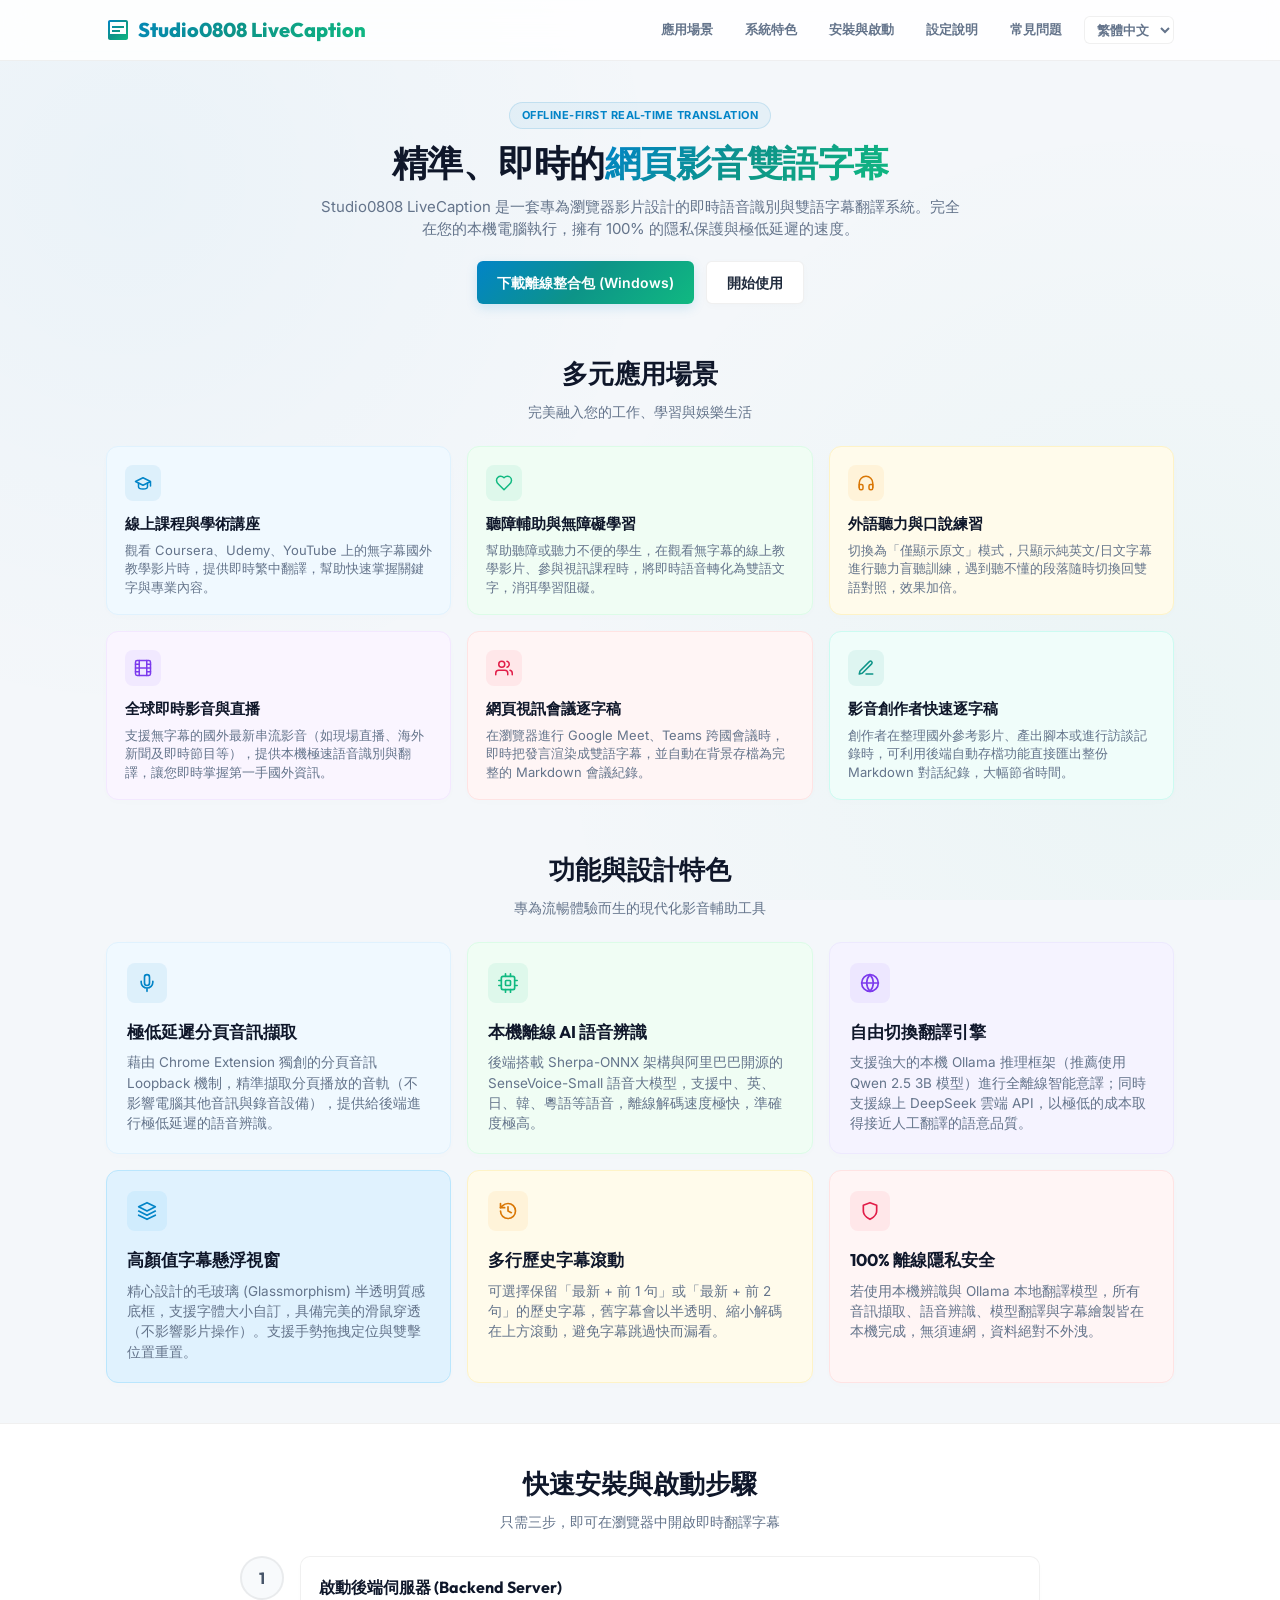
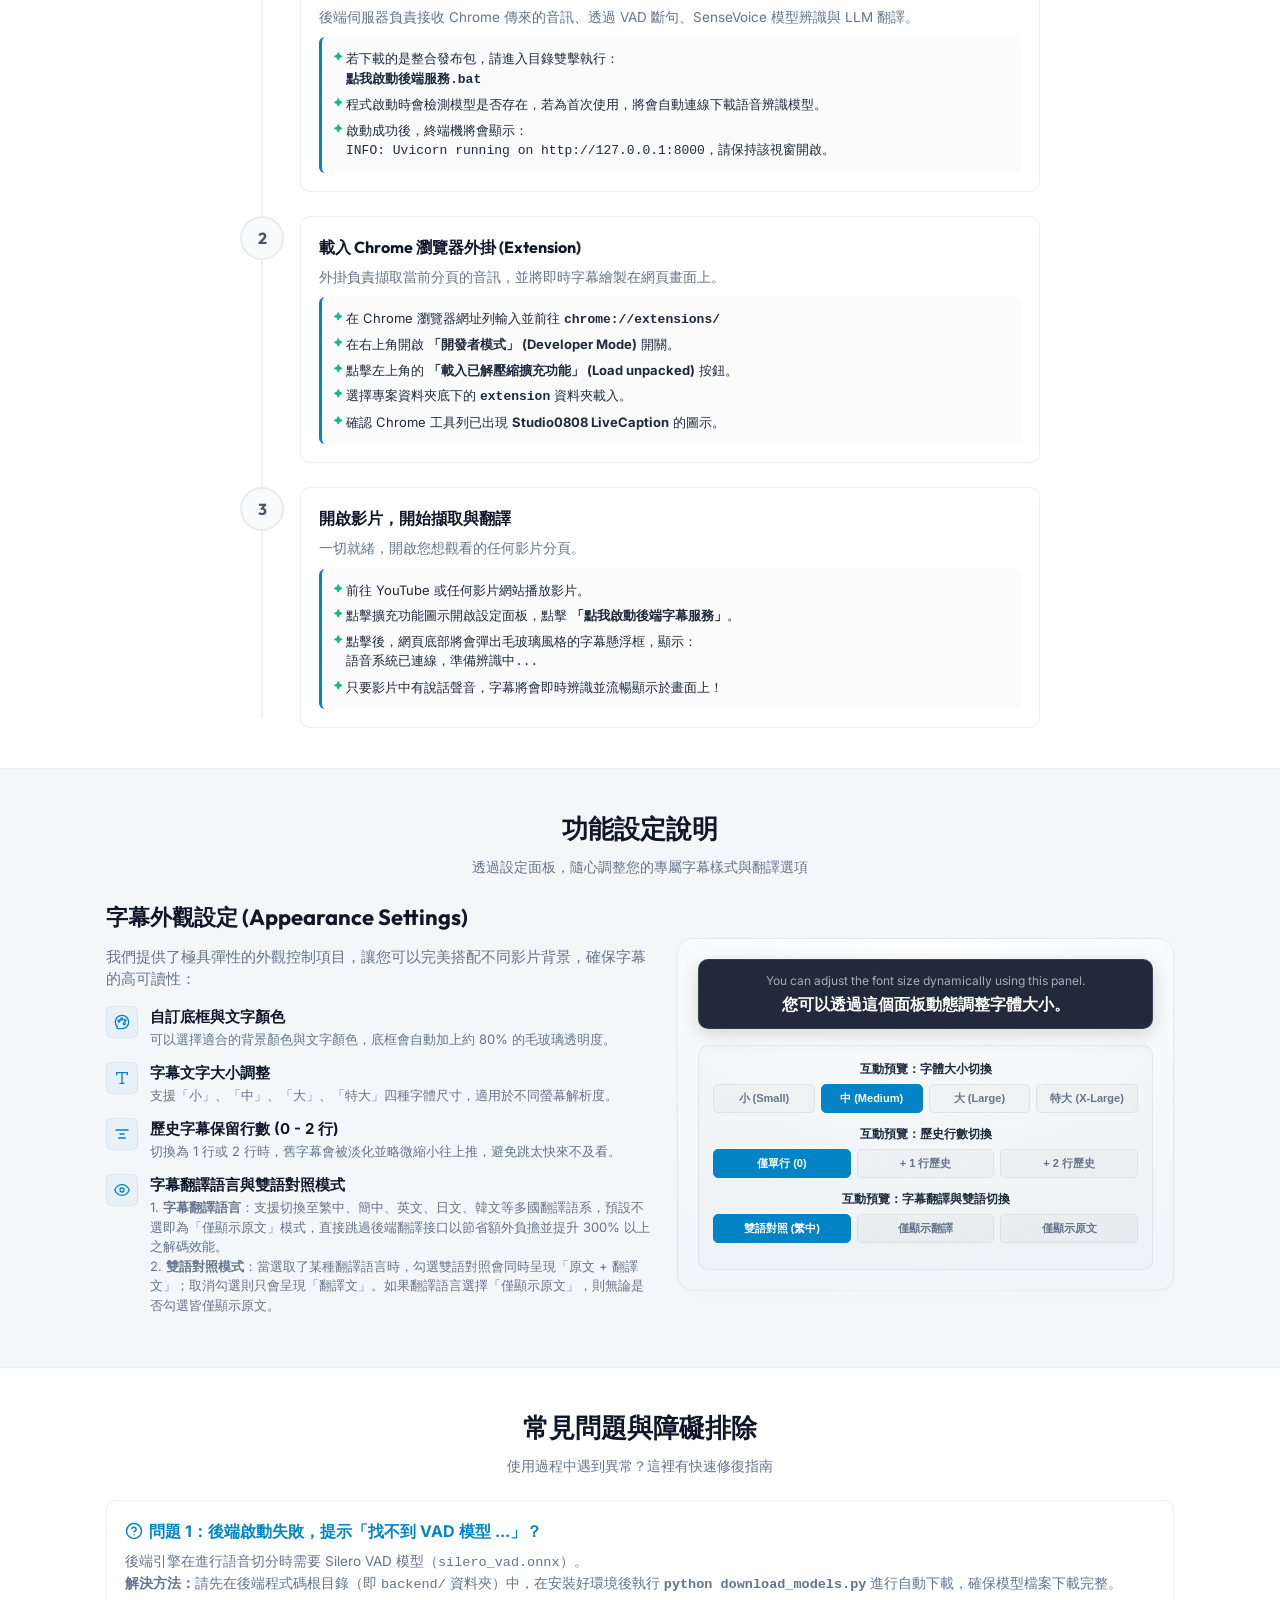
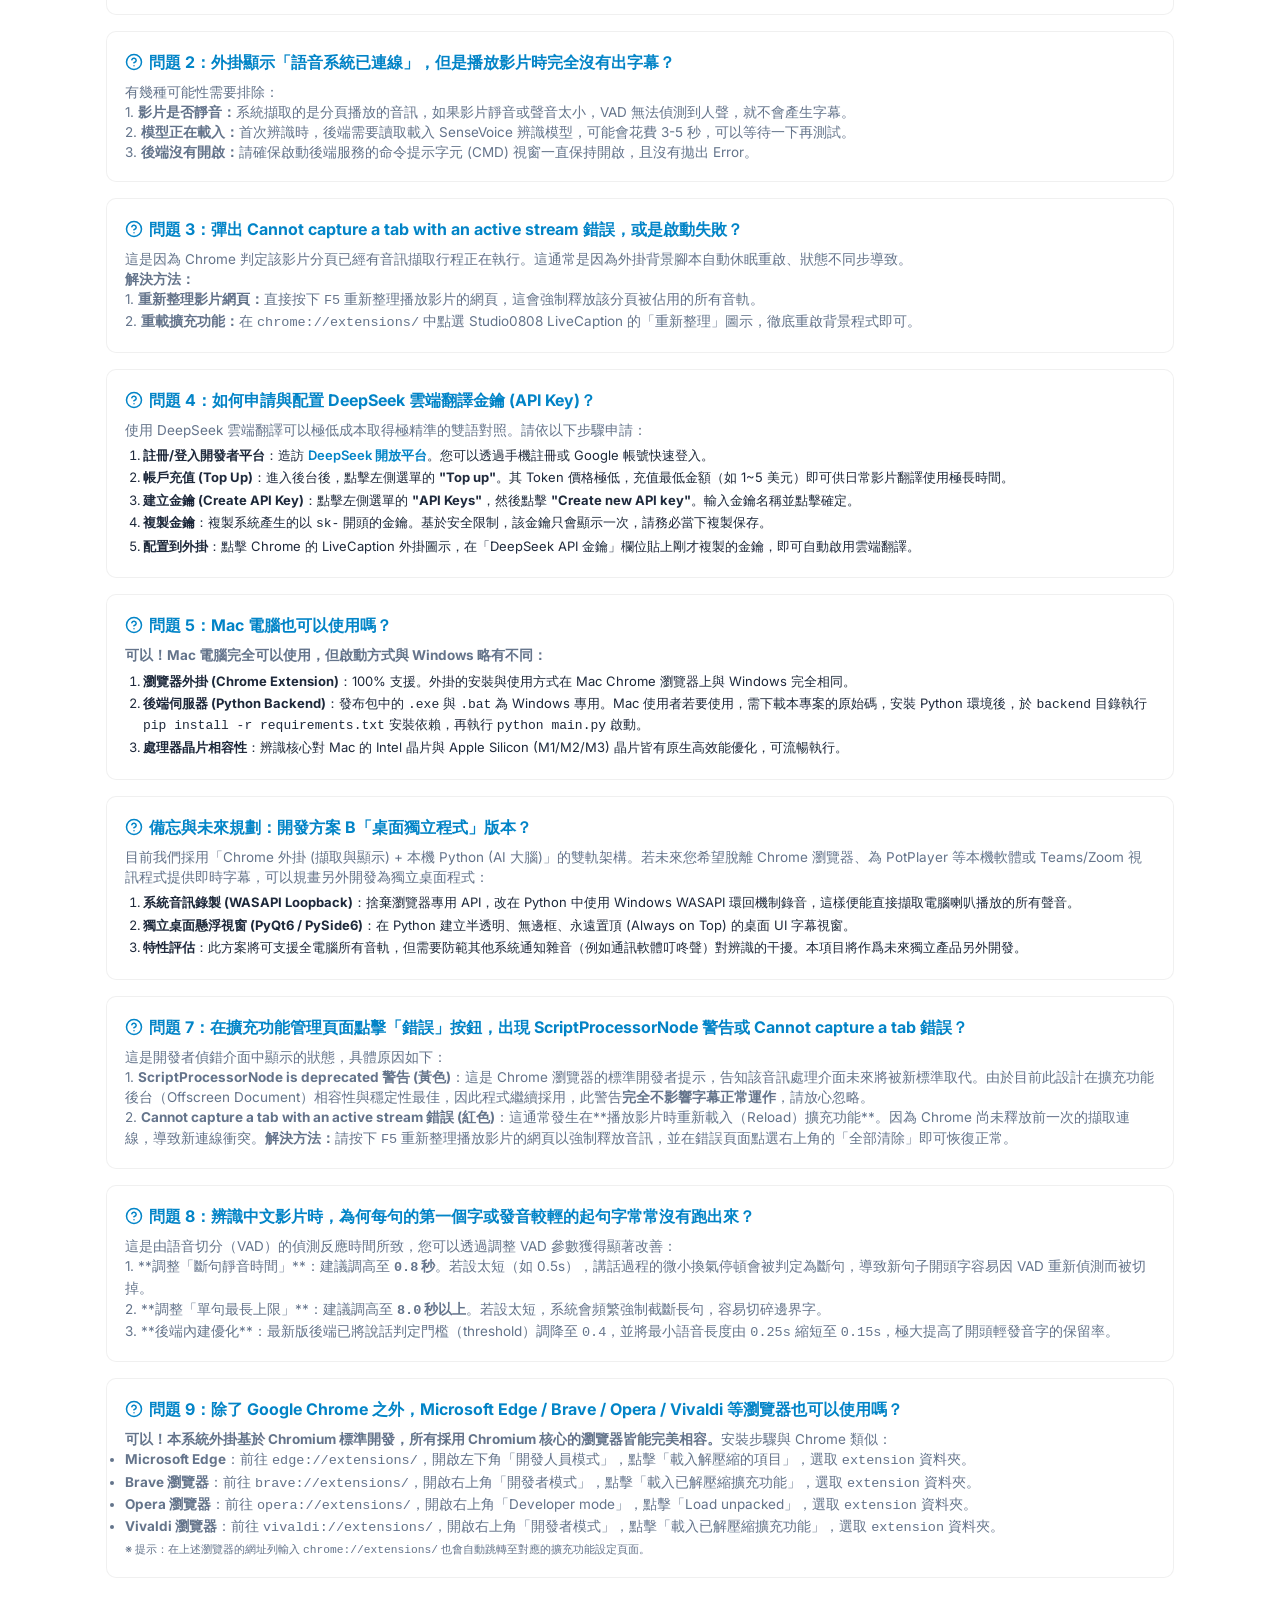
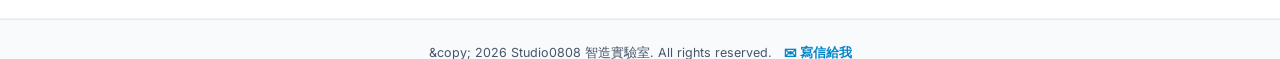
==== commit ad5461ef: "docs: add browser installation instructions for Edge, Brave, Opera, and Vivaldi in FAQ" ====
--- a/docs/index.html
+++ b/docs/index.html
@@ -719,7 +719,7 @@
       gap: 6px;
     }
 
-    .faq-card p {
+    .faq-card p, .faq-card .faq-desc {
       color: var(--text-secondary);
       font-size: 13.5px;
       line-height: 1.5;
@@ -1327,7 +1327,7 @@
             <svg width="18" height="18" viewBox="0 0 24 24" fill="none" stroke="currentColor" stroke-width="2" stroke-linecap="round" stroke-linejoin="round"><circle cx="12" cy="12" r="10"/><path d="M9.09 9a3 3 0 0 1 5.83 1c0 2-3 3-3 3"/><line x1="12" x2="12.01" y1="17" y2="17"/></svg>
             <span data-i18n="faq4-title">問題 4：如何申請與配置 DeepSeek 雲端翻譯金鑰 (API Key)？</span>
           </h4>
-          <p data-i18n="faq4-desc">
+          <div class="faq-desc" data-i18n="faq4-desc">
             使用 DeepSeek 雲端翻譯可以極低成本取得極精準的雙語對照。請依以下步驟申請：
             <ol>
               <li><strong>註冊/登入開發者平台</strong>：造訪 <a href="https://platform.deepseek.com/" target="_blank" style="color:#0284c7; text-decoration:none; font-weight:600;">DeepSeek 開放平台</a>。您可以透過手機註冊或 Google 帳號快速登入。</li>
@@ -1336,7 +1336,7 @@
               <li><strong>複製金鑰</strong>：複製系統產生的以 <code>sk-</code> 開頭的金鑰。基於安全限制，該金鑰只會顯示一次，請務必當下複製保存。</li>
               <li><strong>配置到外掛</strong>：點擊 Chrome 的 LiveCaption 外掛圖示，在「DeepSeek API 金鑰」欄位貼上剛才複製的金鑰，即可自動啟用雲端翻譯。</li>
             </ol>
-          </p>
+          </div>
         </div>
 
         <!-- Q5 (Mac Support) -->
@@ -1345,14 +1345,14 @@
             <svg width="18" height="18" viewBox="0 0 24 24" fill="none" stroke="currentColor" stroke-width="2" stroke-linecap="round" stroke-linejoin="round"><circle cx="12" cy="12" r="10"/><path d="M9.09 9a3 3 0 0 1 5.83 1c0 2-3 3-3 3"/><line x1="12" x2="12.01" y1="17" y2="17"/></svg>
             <span data-i18n="faq5-title">問題 5：Mac 電腦也可以使用嗎？</span>
           </h4>
-          <p data-i18n="faq5-desc">
+          <div class="faq-desc" data-i18n="faq5-desc">
             <strong>可以！Mac 電腦完全可以使用，但啟動方式與 Windows 略有不同：</strong>
             <ol>
               <li><strong>瀏覽器外掛 (Chrome Extension)</strong>：100% 支援。外掛的安裝與使用方式在 Mac Chrome 瀏覽器上與 Windows 完全相同。</li>
               <li><strong>後端伺服器 (Python Backend)</strong>：發布包中的 <code>.exe</code> 與 <code>.bat</code> 為 Windows 專用。Mac 使用者若要使用，需先安裝 Python 環境，並於終端機執行 <code>pip install -r requirements.txt</code> 安裝依賴，再執行 <code>python main.py</code> 啟動。</li>
               <li><strong>處理器晶片相容性</strong>：辨識核心對 Mac 的 Intel 晶片與 Apple Silicon (M1/M2/M3) 晶片皆有原生高效能優化，可流暢執行。</li>
             </ol>
-          </p>
+          </div>
         </div>
 
         <!-- Q6 (Roadmap Memo) -->
@@ -1361,15 +1361,16 @@
             <svg width="18" height="18" viewBox="0 0 24 24" fill="none" stroke="currentColor" stroke-width="2" stroke-linecap="round" stroke-linejoin="round"><circle cx="12" cy="12" r="10"/><path d="M9.09 9a3 3 0 0 1 5.83 1c0 2-3 3-3 3"/><line x1="12" x2="12.01" y1="17" y2="17"/></svg>
             <span data-i18n="faq6-title">備忘與未來規劃：開發方案 B「桌面獨立程式」版本？</span>
           </h4>
-          <p data-i18n="faq6-desc">
+          <div class="faq-desc" data-i18n="faq6-desc">
             目前我們採用「Chrome 外掛 (擷取與顯示) + 本機 Python (AI 大腦)」的雙軌架構。若未來您希望脫離 Chrome 瀏覽器、為 PotPlayer 等本機軟體或 Teams/Zoom 視訊程式提供即時字幕，可以規畫另外開發為獨立桌面程式：
             <ol>
               <li><strong>系統音訊錄製 (WASAPI Loopback)</strong>：捨棄瀏覽器專用 API，改在 Python 中使用 Windows WASAPI 環回機制錄音，這樣便能直接擷取電腦喇叭播放的所有聲音。</li>
               <li><strong>獨立桌面懸浮視窗 (PyQt6 / PySide6)</strong>：在 Python 建立半透明、無邊框、永遠置頂 (Always on Top) 的桌面 UI 字幕視窗。</li>
               <li><strong>特性評估</strong>：此方案將可支援全電腦所有音軌，但需要防範其他系統通知雜音（例如通訊軟體叮咚聲）對辨識的干擾。本項目將作爲未來獨立產品另外開發。</li>
             </ol>
-          </p>
-        </div>
+          </div>
+        </div>
+
 
         <!-- Q7 (Console Developer Errors/Warnings) -->
         <div class="faq-card">
@@ -1397,7 +1398,26 @@
             3. **後端內建優化**：最新版後端已將說話判定門檻（threshold）調降至 <code>0.4</code>，並將最小語音長度由 <code>0.25s</code> 縮短至 <code>0.15s</code>，極大提高了開頭輕發音字的保留率。
           </p>
         </div>
+
+        <!-- Q9 (Other Chromium Browsers) -->
+        <div class="faq-card">
+          <h4>
+            <svg width="18" height="18" viewBox="0 0 24 24" fill="none" stroke="currentColor" stroke-width="2" stroke-linecap="round" stroke-linejoin="round"><circle cx="12" cy="12" r="10"/><path d="M9.09 9a3 3 0 0 1 5.83 1c0 2-3 3-3 3"/><line x1="12" x2="12.01" y1="17" y2="17"/></svg>
+            <span data-i18n="faq9-title">問題 9：除了 Google Chrome 之外，Microsoft Edge / Brave / Opera / Vivaldi 等瀏覽器也可以使用嗎？</span>
+          </h4>
+          <div class="faq-desc" data-i18n="faq9-desc">
+            <strong>可以！本系統外掛基於 Chromium 標準開發，所有採用 Chromium 核心的瀏覽器皆能完美相容。</strong>安裝步驟與 Chrome 類似：
+            <ul>
+              <li><strong>Microsoft Edge</strong>：前往 <code>edge://extensions/</code>，開啟左下角「開發人員模式」，點擊「載入解壓縮的項目」，選取 <code>extension</code> 資料夾。</li>
+              <li><strong>Brave 瀏覽器</strong>：前往 <code>brave://extensions/</code>，開啟右上角「開發者模式」，點擊「載入已解壓縮擴充功能」，選取 <code>extension</code> 資料夾。</li>
+              <li><strong>Opera 瀏覽器</strong>：前往 <code>opera://extensions/</code>，開啟右上角「Developer mode」，點擊「Load unpacked」，選取 <code>extension</code> 資料夾。</li>
+              <li><strong>Vivaldi 瀏覽器</strong>：前往 <code>vivaldi://extensions/</code>，開啟右上角「開發者模式」，點擊「載入已解壓縮擴充功能」，選取 <code>extension</code> 資料夾。</li>
+            </ul>
+            <small>※ 提示：在上述瀏覽器的網址列輸入 <code>chrome://extensions/</code> 也會自動跳轉至對應的擴充功能設定頁面。</small>
+          </div>
+        </div>
       </div>
+
     </div>
   </section>
 
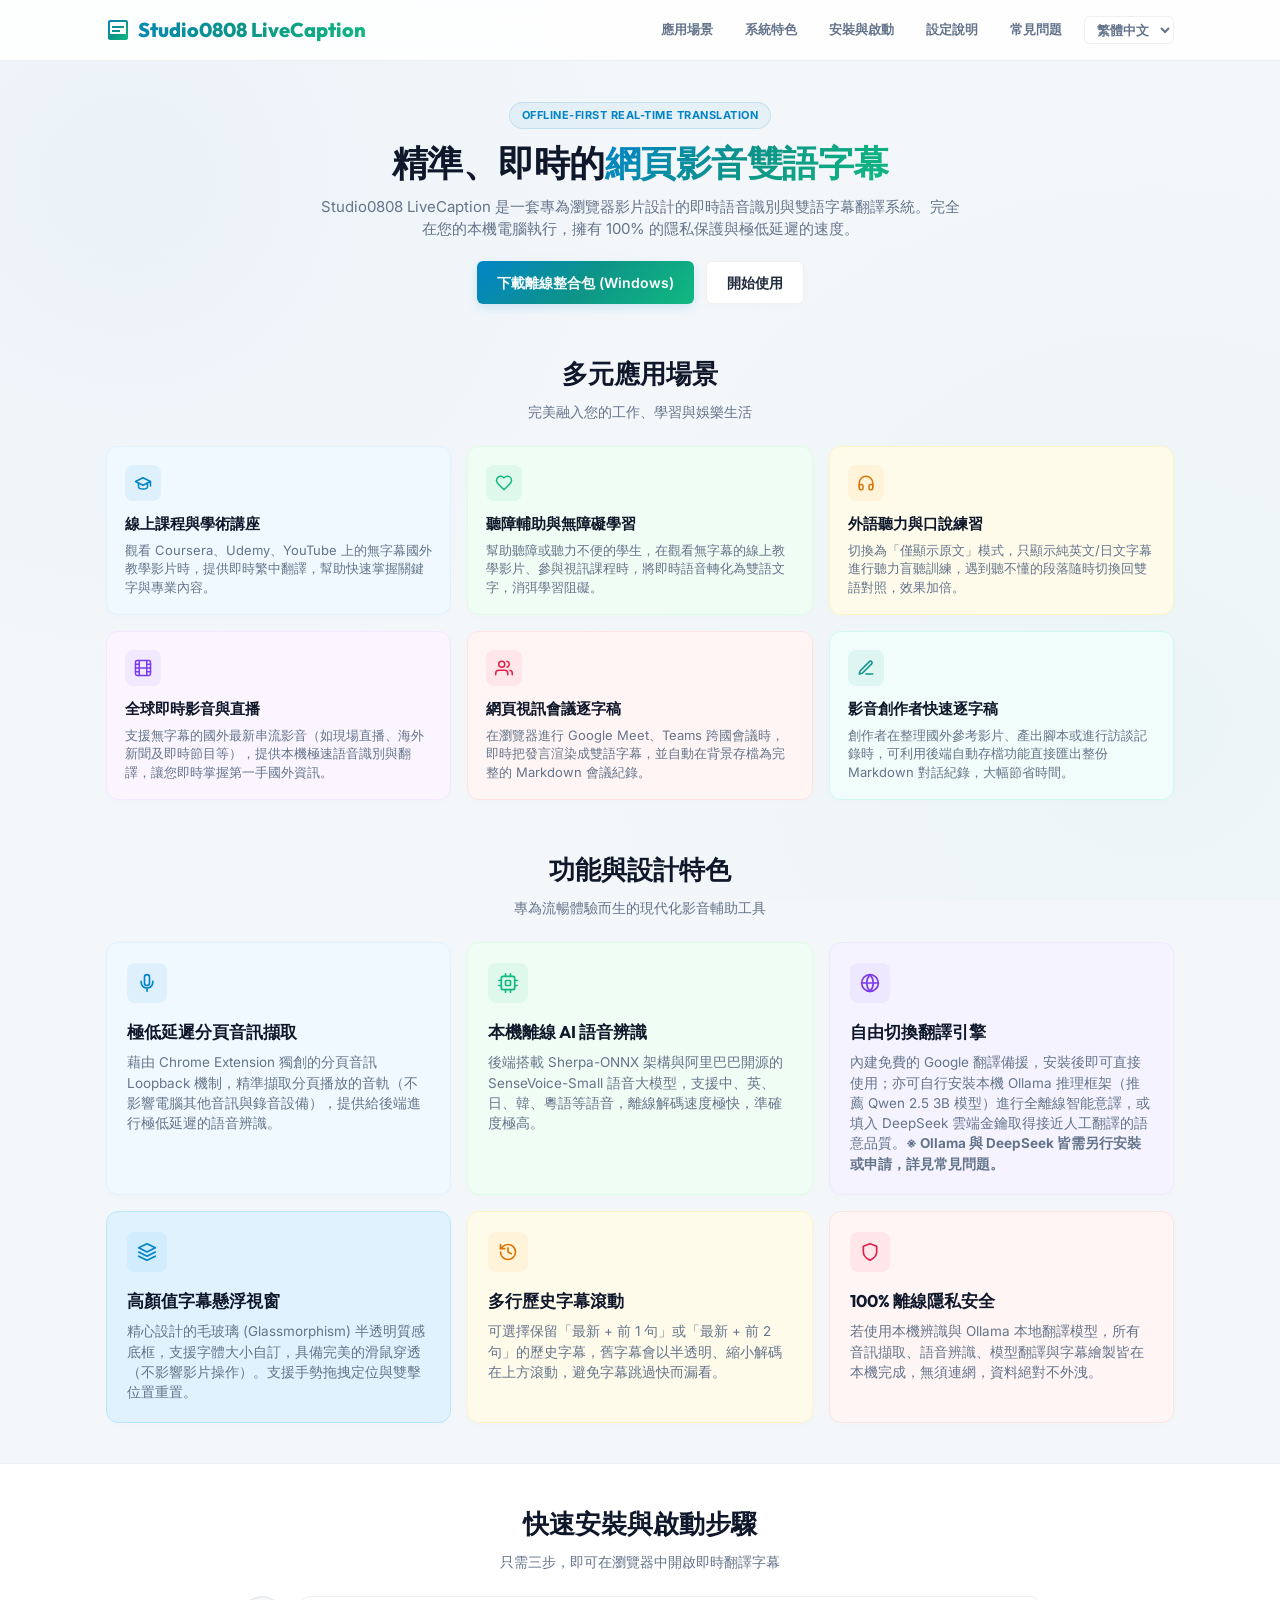
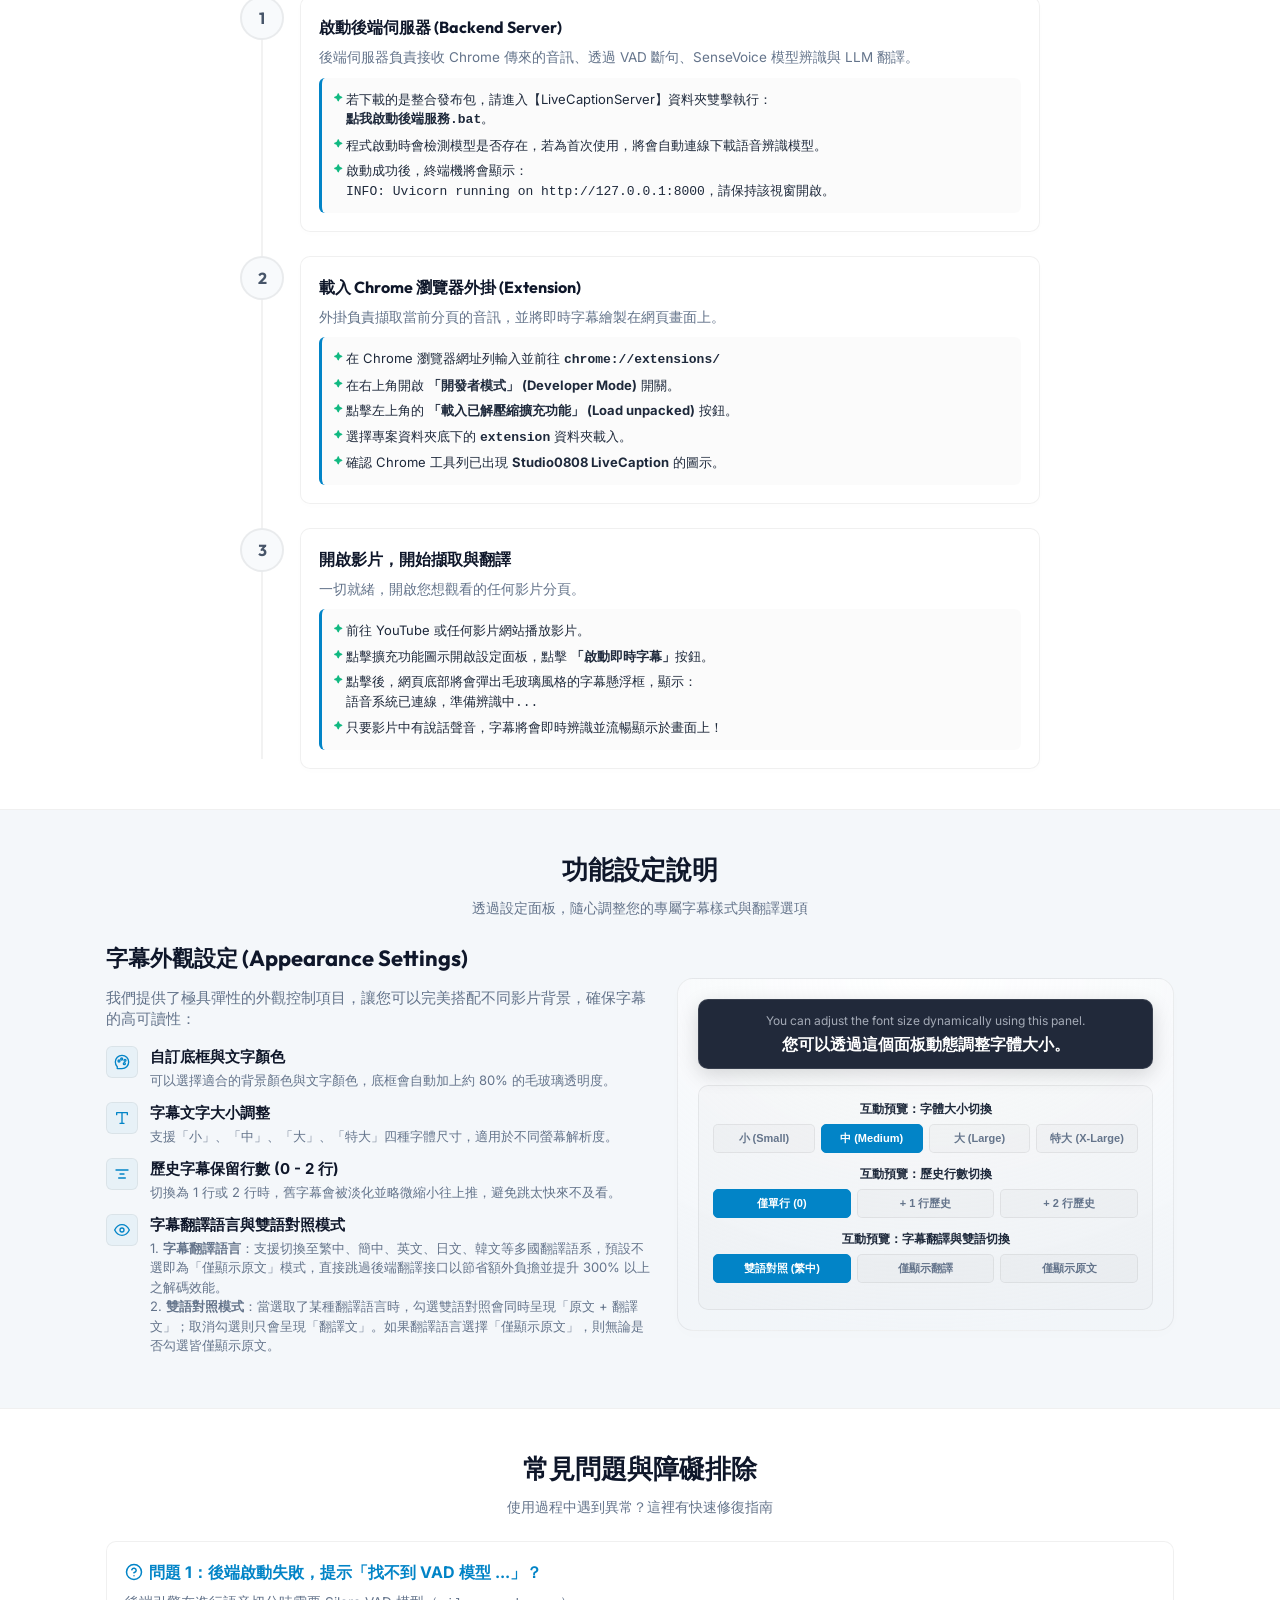
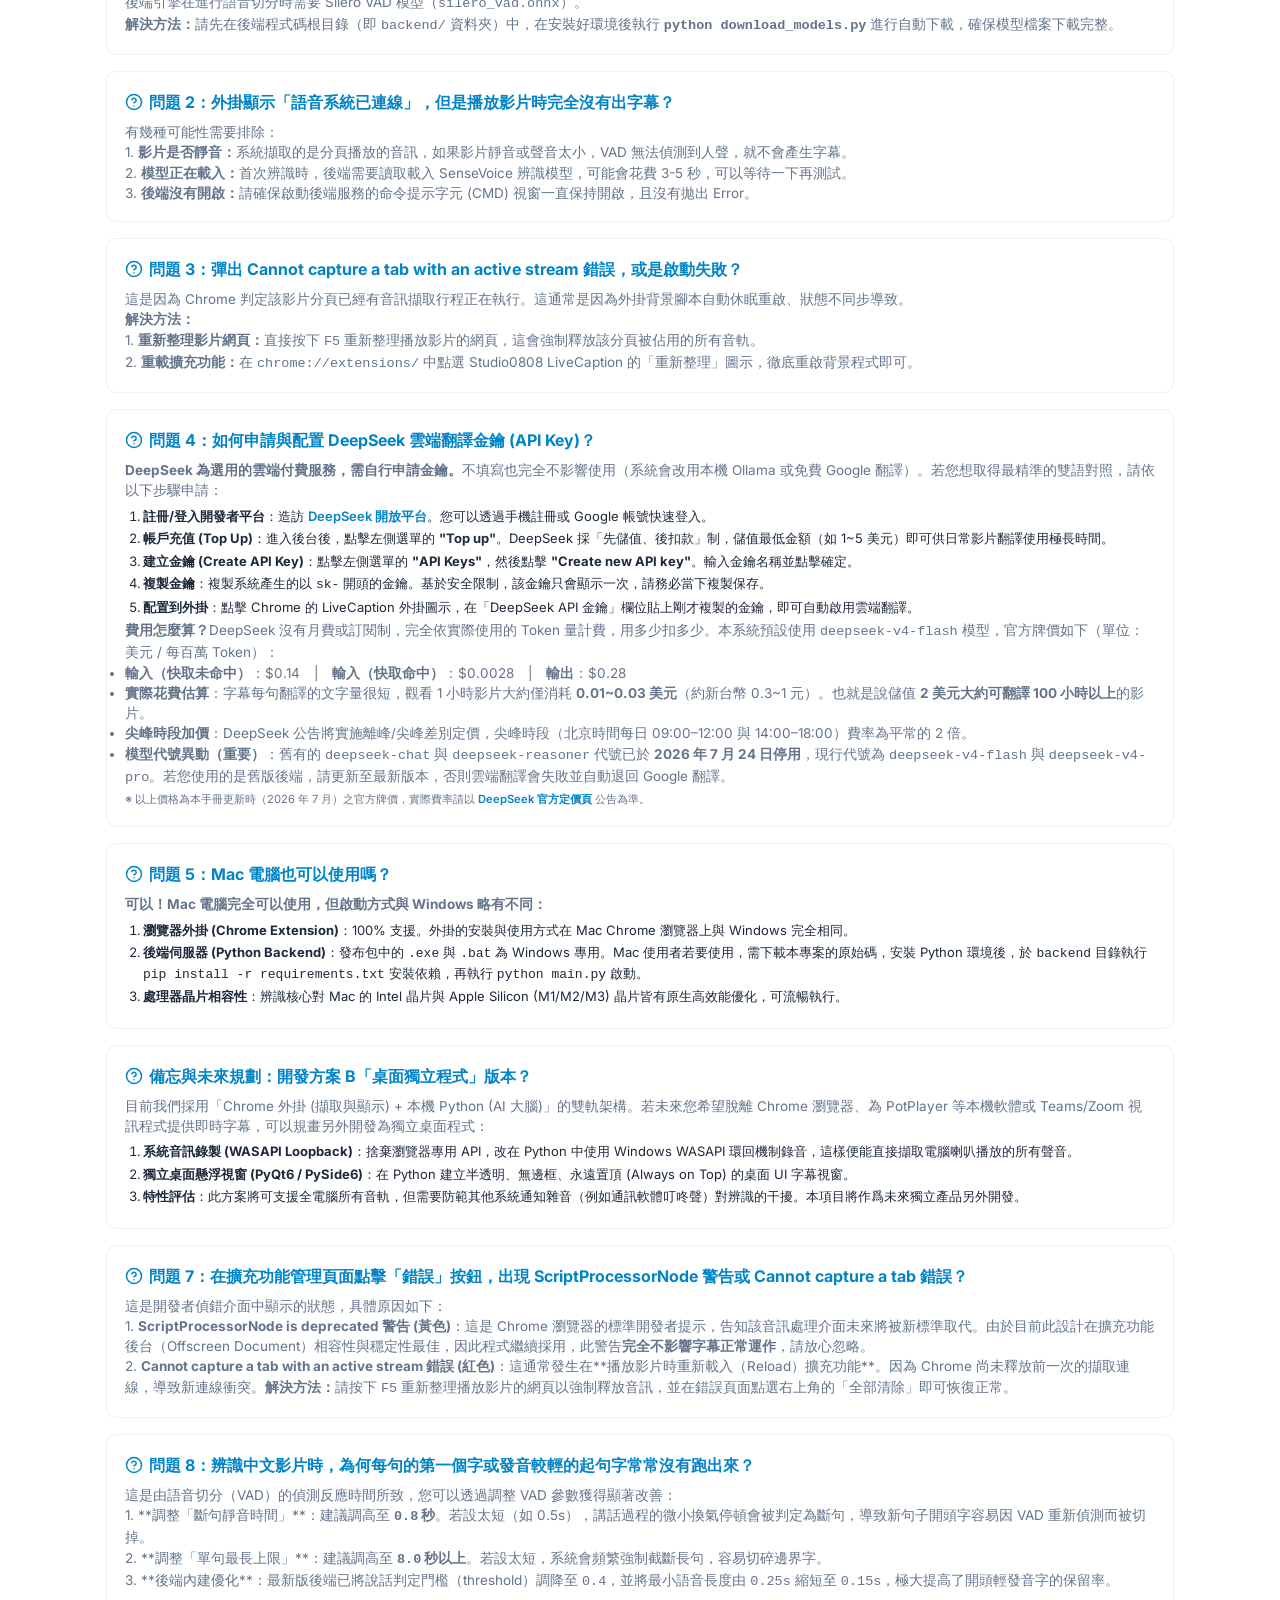
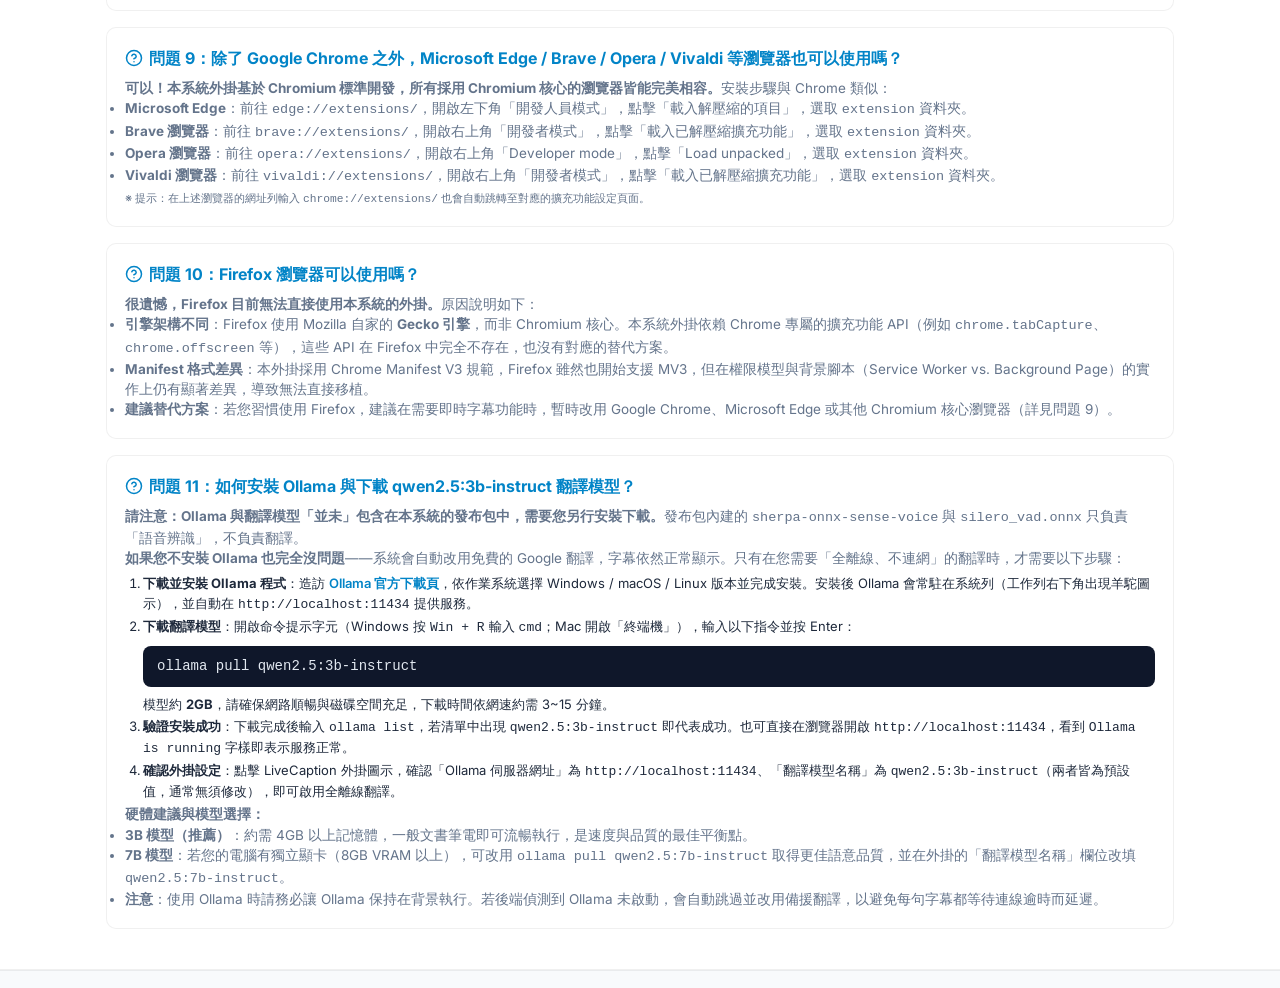
==== commit 11df0961: "docs: 標註 Ollama 需另行安裝，補齊 DeepSeek 收費說明與模型代號更新 - 新增 FAQ 11：Ollama 安裝與 qwen2.5:3b-instruct 下載完整教學 (5 語" ====
--- a/docs/index.html
+++ b/docs/index.html
@@ -1049,7 +1049,7 @@
             </svg>
           </div>
           <h3>自由切換翻譯引擎</h3>
-          <p>支援強大的本機 Ollama 推理框架（推薦使用 Qwen 2.5 3B 模型）進行全離線智能意譯；同時支援線上 DeepSeek 雲端 API，以極低的成本取得接近人工翻譯的語意品質。</p>
+          <p>內建免費的 Google 翻譯備援，安裝後即可直接使用；亦可自行安裝本機 Ollama 推理框架（推薦 Qwen 2.5 3B 模型）進行全離線智能意譯，或填入 DeepSeek 雲端金鑰取得接近人工翻譯的語意品質。<strong>※ Ollama 與 DeepSeek 皆需另行安裝或申請，詳見常見問題。</strong></p>
         </div>
 
         <!-- Feature 4 -->
@@ -1109,7 +1109,7 @@
             <p>後端伺服器負責接收 Chrome 傳來的音訊、透過 VAD 斷句、SenseVoice 模型辨識與 LLM 翻譯。</p>
             <div class="step-details">
               <ul>
-                <li>若下載的是整合發布包，請進入目錄雙擊執行：<br><strong><code>點我啟動後端服務.bat</code></strong></li>
+                <li>若下載的是整合發布包，請進入【LiveCaptionServer】資料夾雙擊執行：<br><strong><code>點我啟動後端服務.bat</code></strong>。</li>
                 <li>程式啟動時會檢測模型是否存在，若為首次使用，將會自動連線下載語音辨識模型。</li>
                 <li>啟動成功後，終端機將會顯示：<br><code>INFO: Uvicorn running on http://127.0.0.1:8000</code>，請保持該視窗開啟。</li>
               </ul>
@@ -1144,7 +1144,7 @@
             <div class="step-details">
               <ul>
                 <li>前往 YouTube 或任何影片網站播放影片。</li>
-                <li>點擊擴充功能圖示開啟設定面板，點擊 <strong>「點我啟動後端字幕服務」</strong>。</li>
+                <li>點擊擴充功能圖示開啟設定面板，點擊 <strong>「啟動即時字幕」</strong>按鈕。</li>
                 <li>點擊後，網頁底部將會彈出毛玻璃風格的字幕懸浮框，顯示：<br><code>語音系統已連線，準備辨識中...</code></li>
                 <li>只要影片中有說話聲音，字幕將會即時辨識並流暢顯示於畫面上！</li>
               </ul>
@@ -1328,14 +1328,22 @@
             <span data-i18n="faq4-title">問題 4：如何申請與配置 DeepSeek 雲端翻譯金鑰 (API Key)？</span>
           </h4>
           <div class="faq-desc" data-i18n="faq4-desc">
-            使用 DeepSeek 雲端翻譯可以極低成本取得極精準的雙語對照。請依以下步驟申請：
+            <strong>DeepSeek 為選用的雲端付費服務，需自行申請金鑰。</strong>不填寫也完全不影響使用（系統會改用本機 Ollama 或免費 Google 翻譯）。若您想取得最精準的雙語對照，請依以下步驟申請：
             <ol>
               <li><strong>註冊/登入開發者平台</strong>：造訪 <a href="https://platform.deepseek.com/" target="_blank" style="color:#0284c7; text-decoration:none; font-weight:600;">DeepSeek 開放平台</a>。您可以透過手機註冊或 Google 帳號快速登入。</li>
-              <li><strong>帳戶充值 (Top Up)</strong>：進入後台後，點擊左側選單的 <strong>"Top up"</strong>。其 Token 價格極低，充值最低金額（如 1~5 美元）即可供日常影片翻譯使用極長時間。</li>
+              <li><strong>帳戶充值 (Top Up)</strong>：進入後台後，點擊左側選單的 <strong>"Top up"</strong>。DeepSeek 採「先儲值、後扣款」制，儲值最低金額（如 1~5 美元）即可供日常影片翻譯使用極長時間。</li>
               <li><strong>建立金鑰 (Create API Key)</strong>：點擊左側選單的 <strong>"API Keys"</strong>，然後點擊 <strong>"Create new API key"</strong>。輸入金鑰名稱並點擊確定。</li>
               <li><strong>複製金鑰</strong>：複製系統產生的以 <code>sk-</code> 開頭的金鑰。基於安全限制，該金鑰只會顯示一次，請務必當下複製保存。</li>
               <li><strong>配置到外掛</strong>：點擊 Chrome 的 LiveCaption 外掛圖示，在「DeepSeek API 金鑰」欄位貼上剛才複製的金鑰，即可自動啟用雲端翻譯。</li>
             </ol>
+            <strong>費用怎麼算？</strong>DeepSeek 沒有月費或訂閱制，完全依實際使用的 Token 量計費，用多少扣多少。本系統預設使用 <code>deepseek-v4-flash</code> 模型，官方牌價如下（單位：美元 / 每百萬 Token）：
+            <ul>
+              <li><strong>輸入（快取未命中）</strong>：$0.14　|　<strong>輸入（快取命中）</strong>：$0.0028　|　<strong>輸出</strong>：$0.28</li>
+              <li><strong>實際花費估算</strong>：字幕每句翻譯的文字量很短，觀看 1 小時影片大約僅消耗 <strong>0.01~0.03 美元</strong>（約新台幣 0.3~1 元）。也就是說儲值 <strong>2 美元大約可翻譯 100 小時以上</strong>的影片。</li>
+              <li><strong>尖峰時段加價</strong>：DeepSeek 公告將實施離峰/尖峰差別定價，尖峰時段（北京時間每日 09:00–12:00 與 14:00–18:00）費率為平常的 2 倍。</li>
+              <li><strong>模型代號異動（重要）</strong>：舊有的 <code>deepseek-chat</code> 與 <code>deepseek-reasoner</code> 代號已於 <strong>2026 年 7 月 24 日停用</strong>，現行代號為 <code>deepseek-v4-flash</code> 與 <code>deepseek-v4-pro</code>。若您使用的是舊版後端，請更新至最新版本，否則雲端翻譯會失敗並自動退回 Google 翻譯。</li>
+            </ul>
+            <small>※ 以上價格為本手冊更新時（2026 年 7 月）之官方牌價，實際費率請以 <a href="https://api-docs.deepseek.com/quick_start/pricing" target="_blank" style="color:#0284c7; text-decoration:none; font-weight:600;">DeepSeek 官方定價頁</a> 公告為準。</small>
           </div>
         </div>
 
@@ -1414,6 +1422,47 @@
               <li><strong>Vivaldi 瀏覽器</strong>：前往 <code>vivaldi://extensions/</code>，開啟右上角「開發者模式」，點擊「載入已解壓縮擴充功能」，選取 <code>extension</code> 資料夾。</li>
             </ul>
             <small>※ 提示：在上述瀏覽器的網址列輸入 <code>chrome://extensions/</code> 也會自動跳轉至對應的擴充功能設定頁面。</small>
+          </div>
+        </div>
+        <!-- Q10 (Firefox Incompatibility) -->
+        <div class="faq-card">
+          <h4>
+            <svg width="18" height="18" viewBox="0 0 24 24" fill="none" stroke="currentColor" stroke-width="2" stroke-linecap="round" stroke-linejoin="round"><circle cx="12" cy="12" r="10"/><path d="M9.09 9a3 3 0 0 1 5.83 1c0 2-3 3-3 3"/><line x1="12" x2="12.01" y1="17" y2="17"/></svg>
+            <span data-i18n="faq10-title">問題 10：Firefox 瀏覽器可以使用嗎？</span>
+          </h4>
+          <div class="faq-desc" data-i18n="faq10-desc">
+            <strong>很遺憾，Firefox 目前無法直接使用本系統的外掛。</strong>原因說明如下：
+            <ul>
+              <li><strong>引擎架構不同</strong>：Firefox 使用 Mozilla 自家的 <strong>Gecko 引擎</strong>，而非 Chromium 核心。本系統外掛依賴 Chrome 專屬的擴充功能 API（例如 <code>chrome.tabCapture</code>、<code>chrome.offscreen</code> 等），這些 API 在 Firefox 中完全不存在，也沒有對應的替代方案。</li>
+              <li><strong>Manifest 格式差異</strong>：本外掛採用 Chrome Manifest V3 規範，Firefox 雖然也開始支援 MV3，但在權限模型與背景腳本（Service Worker vs. Background Page）的實作上仍有顯著差異，導致無法直接移植。</li>
+              <li><strong>建議替代方案</strong>：若您習慣使用 Firefox，建議在需要即時字幕功能時，暫時改用 Google Chrome、Microsoft Edge 或其他 Chromium 核心瀏覽器（詳見問題 9）。</li>
+            </ul>
+          </div>
+        </div>
+        <!-- Q11 (Ollama Installation) -->
+        <div class="faq-card">
+          <h4>
+            <svg width="18" height="18" viewBox="0 0 24 24" fill="none" stroke="currentColor" stroke-width="2" stroke-linecap="round" stroke-linejoin="round"><circle cx="12" cy="12" r="10"/><path d="M9.09 9a3 3 0 0 1 5.83 1c0 2-3 3-3 3"/><line x1="12" x2="12.01" y1="17" y2="17"/></svg>
+            <span data-i18n="faq11-title">問題 11：如何安裝 Ollama 與下載 qwen2.5:3b-instruct 翻譯模型？</span>
+          </h4>
+          <div class="faq-desc" data-i18n="faq11-desc">
+            <strong>請注意：Ollama 與翻譯模型「並未」包含在本系統的發布包中，需要您另行安裝下載。</strong>發布包內建的 <code>sherpa-onnx-sense-voice</code> 與 <code>silero_vad.onnx</code> 只負責「語音辨識」，不負責翻譯。<br>
+            <strong>如果您不安裝 Ollama 也完全沒問題</strong>——系統會自動改用免費的 Google 翻譯，字幕依然正常顯示。只有在您需要「全離線、不連網」的翻譯時，才需要以下步驟：
+            <ol>
+              <li><strong>下載並安裝 Ollama 程式</strong>：造訪 <a href="https://ollama.com/download" target="_blank" style="color:#0284c7; text-decoration:none; font-weight:600;">Ollama 官方下載頁</a>，依作業系統選擇 Windows / macOS / Linux 版本並完成安裝。安裝後 Ollama 會常駐在系統列（工作列右下角出現羊駝圖示），並自動在 <code>http://localhost:11434</code> 提供服務。</li>
+              <li><strong>下載翻譯模型</strong>：開啟命令提示字元（Windows 按 <code>Win + R</code> 輸入 <code>cmd</code>；Mac 開啟「終端機」），輸入以下指令並按 Enter：
+                <div style="background:#0f172a; color:#e2e8f0; padding:10px 14px; border-radius:8px; margin:8px 0; font-family:Consolas,Monaco,monospace; font-size:14px; overflow-x:auto;">ollama pull qwen2.5:3b-instruct</div>
+                模型約 <strong>2GB</strong>，請確保網路順暢與磁碟空間充足，下載時間依網速約需 3~15 分鐘。
+              </li>
+              <li><strong>驗證安裝成功</strong>：下載完成後輸入 <code>ollama list</code>，若清單中出現 <code>qwen2.5:3b-instruct</code> 即代表成功。也可直接在瀏覽器開啟 <code>http://localhost:11434</code>，看到 <code>Ollama is running</code> 字樣即表示服務正常。</li>
+              <li><strong>確認外掛設定</strong>：點擊 LiveCaption 外掛圖示，確認「Ollama 伺服器網址」為 <code>http://localhost:11434</code>、「翻譯模型名稱」為 <code>qwen2.5:3b-instruct</code>（兩者皆為預設值，通常無須修改），即可啟用全離線翻譯。</li>
+            </ol>
+            <strong>硬體建議與模型選擇：</strong>
+            <ul>
+              <li><strong>3B 模型（推薦）</strong>：約需 4GB 以上記憶體，一般文書筆電即可流暢執行，是速度與品質的最佳平衡點。</li>
+              <li><strong>7B 模型</strong>：若您的電腦有獨立顯卡（8GB VRAM 以上），可改用 <code>ollama pull qwen2.5:7b-instruct</code> 取得更佳語意品質，並在外掛的「翻譯模型名稱」欄位改填 <code>qwen2.5:7b-instruct</code>。</li>
+              <li><strong>注意</strong>：使用 Ollama 時請務必讓 Ollama 保持在背景執行。若後端偵測到 Ollama 未啟動，會自動跳過並改用備援翻譯，以避免每句字幕都等待連線逾時而延遲。</li>
+            </ul>
           </div>
         </div>
       </div>
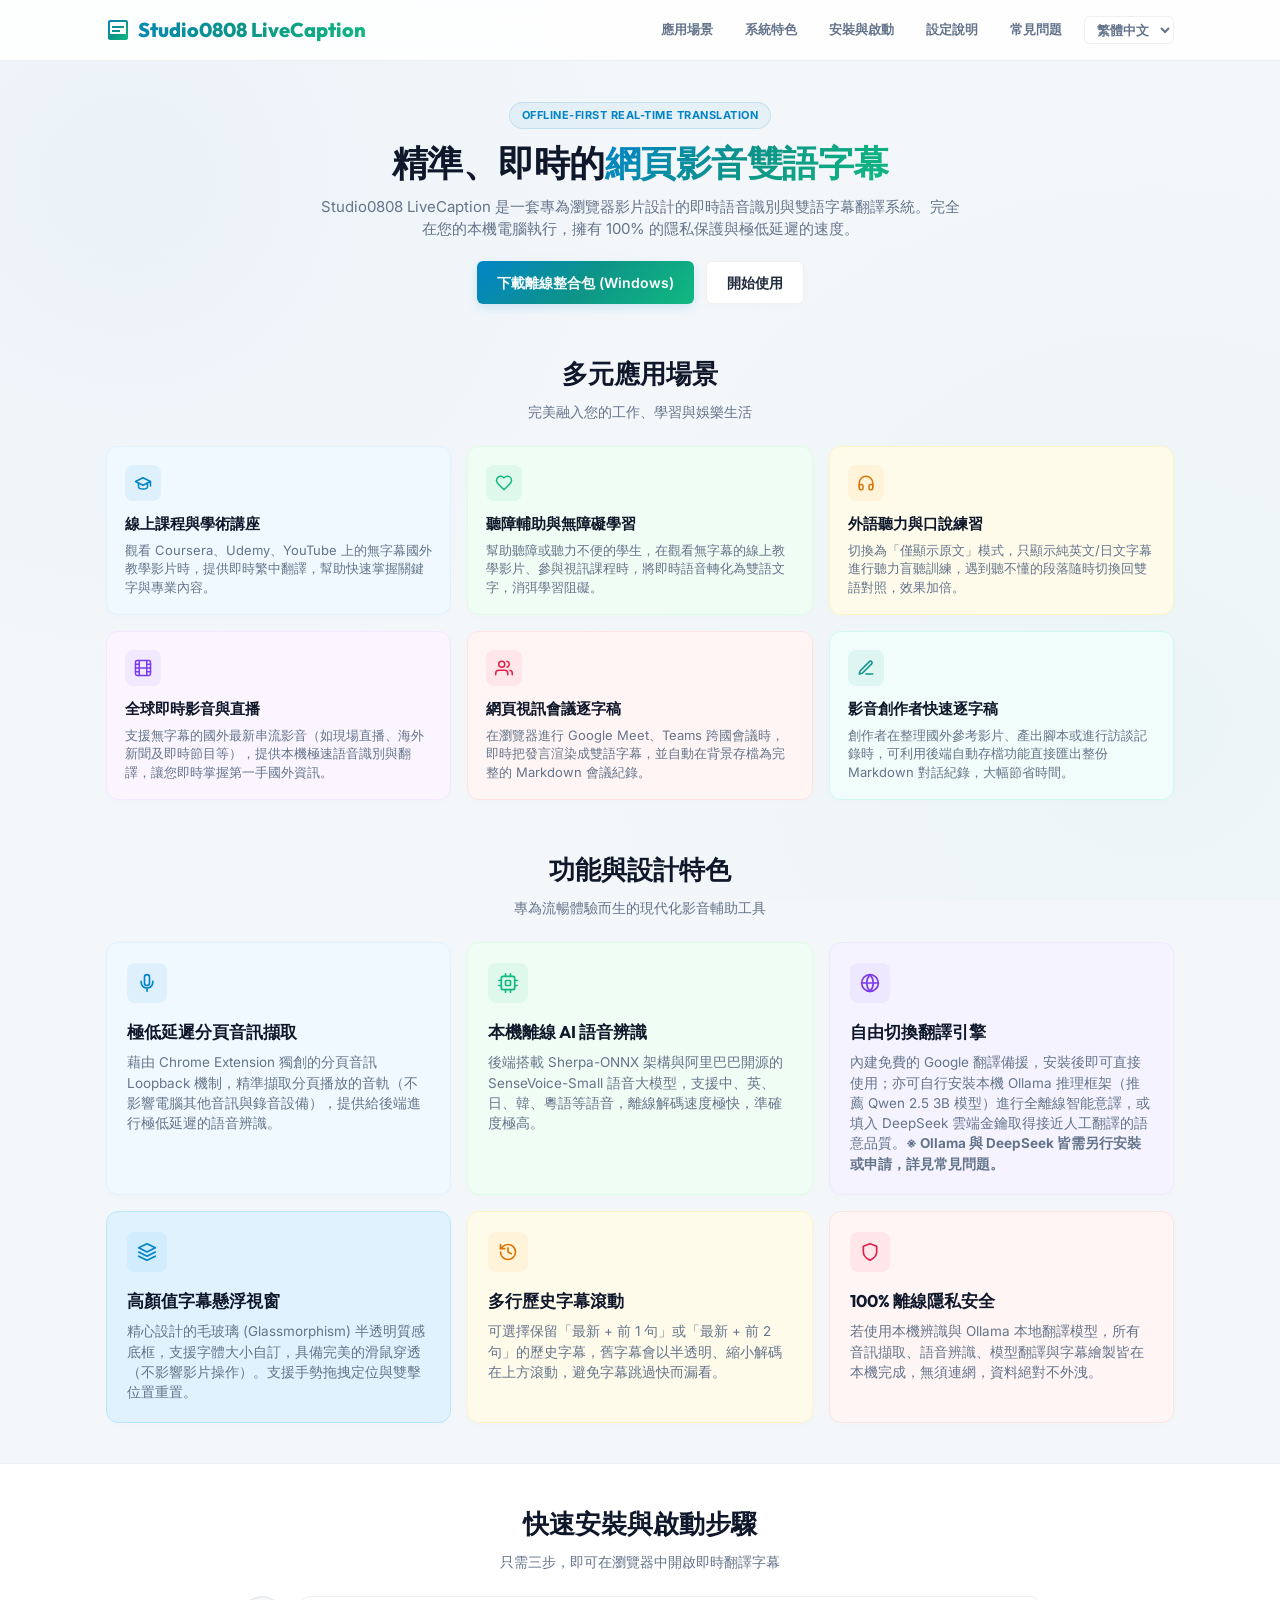
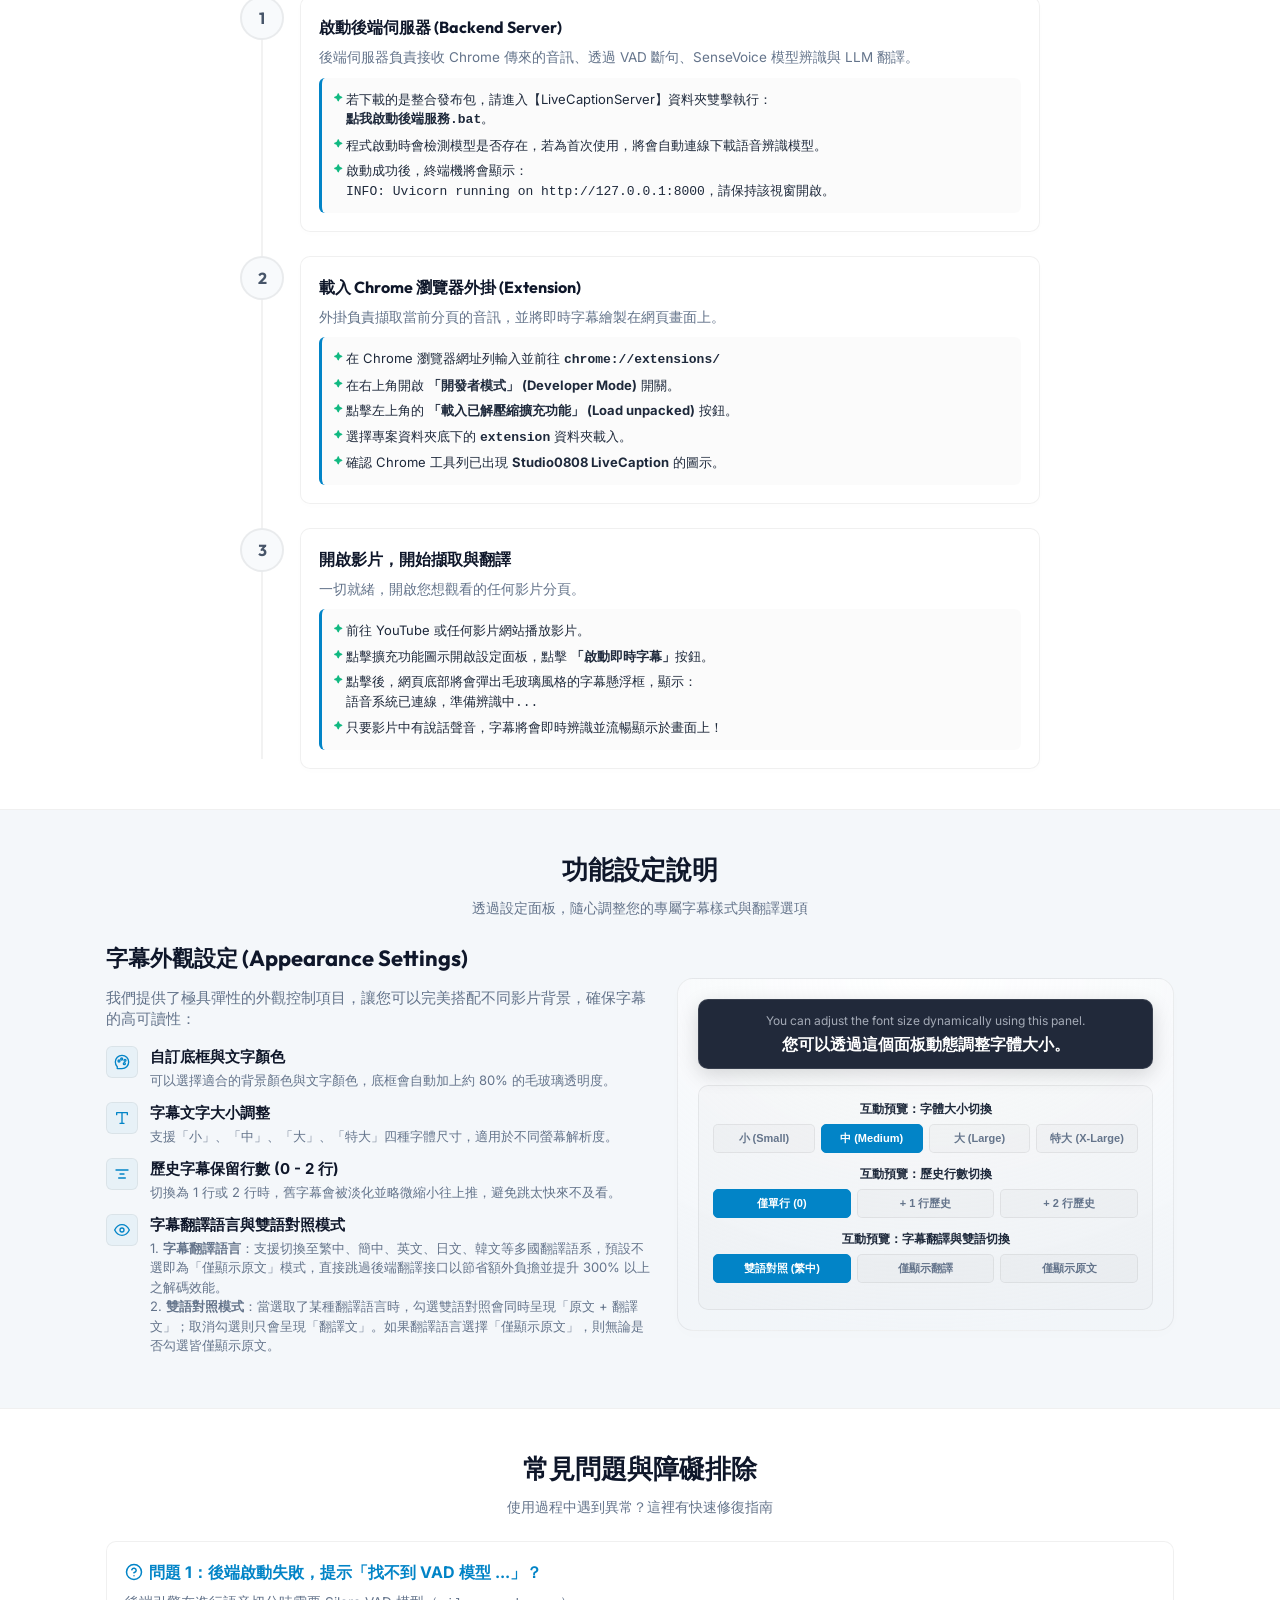
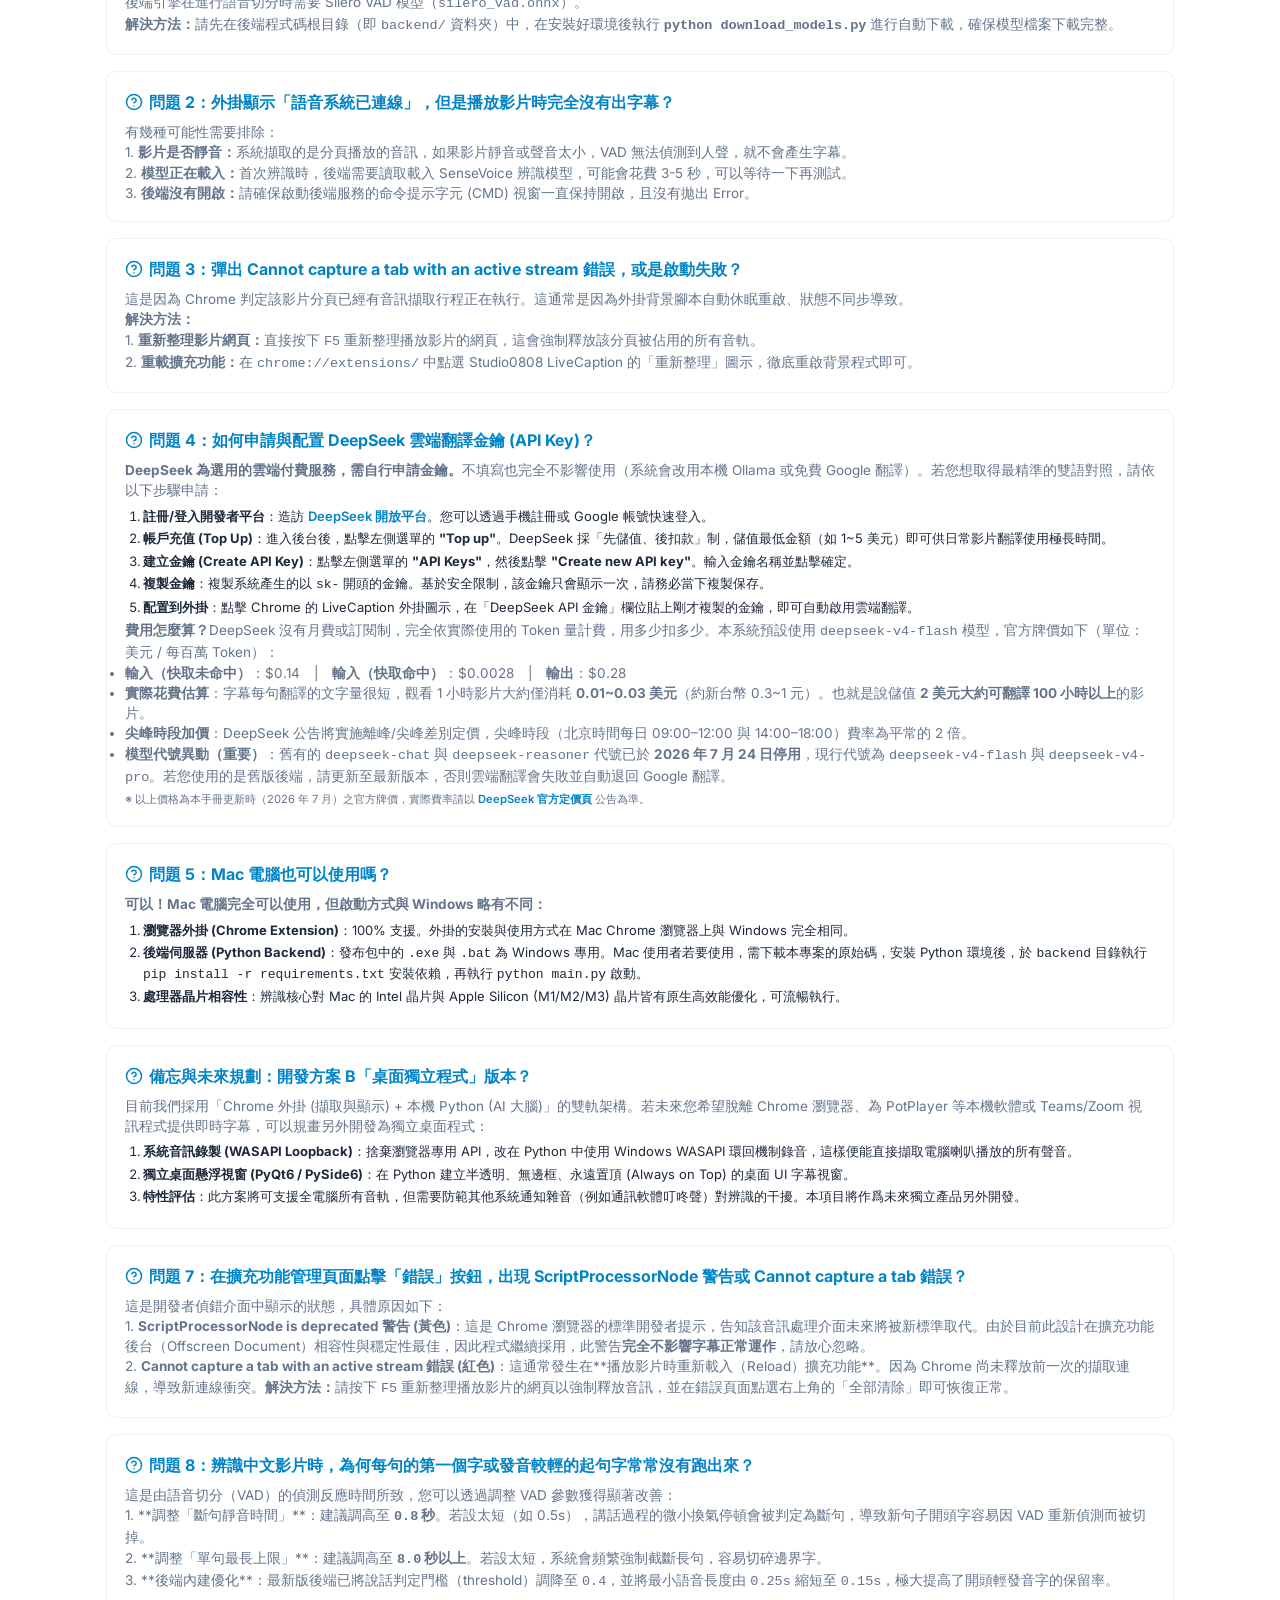
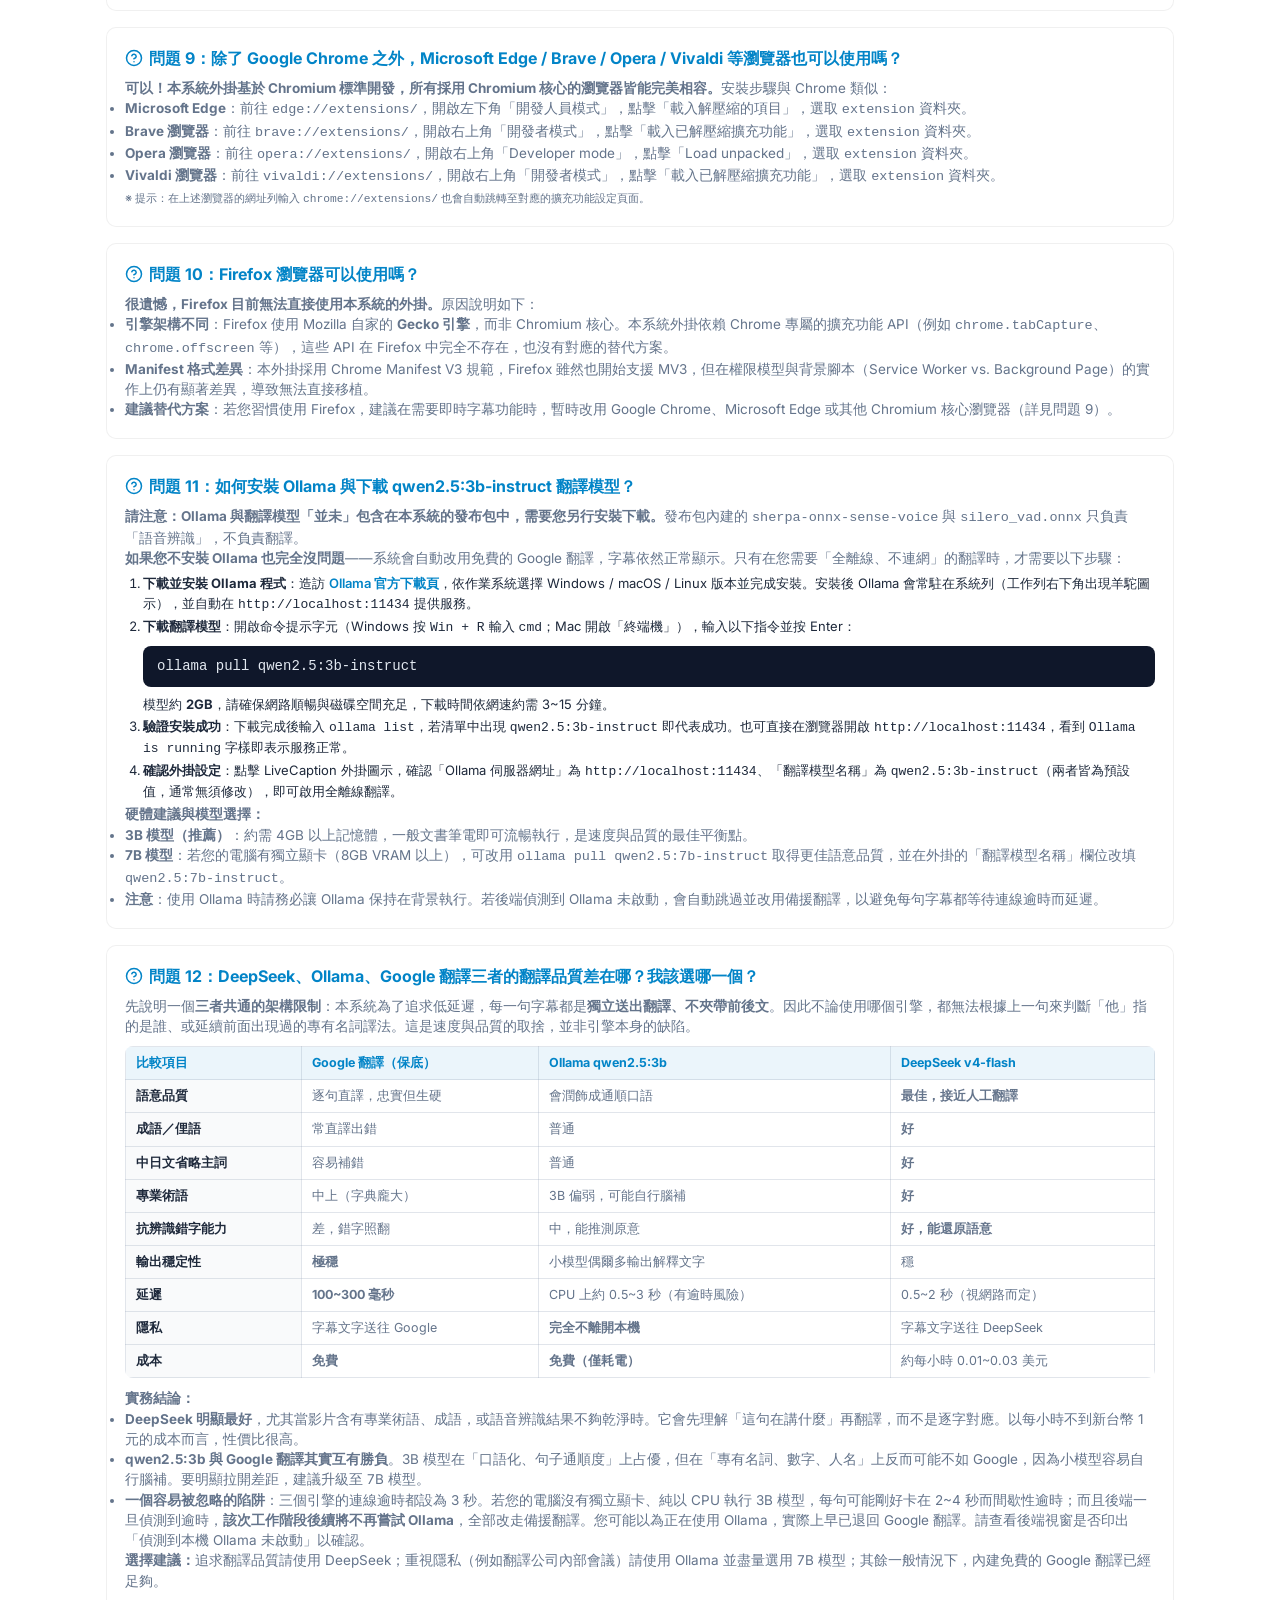
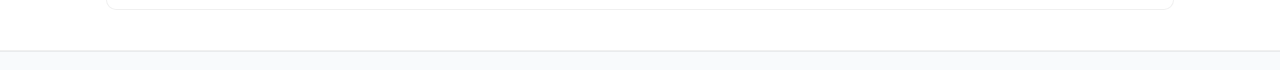
==== commit de035465: "docs: 新增 FAQ 12 - 三大翻譯引擎品質比較表與選擇建議 (5 語言) - 新增 DeepSeek / Ollama qwen2.5:3b / Google Translate 九項指標比" ====
--- a/docs/index.html
+++ b/docs/index.html
@@ -736,6 +736,54 @@
       margin-bottom: 3px;
     }
 
+    /* Comparison table inside FAQ cards (horizontally scrollable on mobile) */
+    .cmp-wrap {
+      overflow-x: auto;
+      margin: 10px 0;
+      -webkit-overflow-scrolling: touch;
+    }
+
+    .cmp-table {
+      border-collapse: collapse;
+      width: 100%;
+      min-width: 560px;
+      font-size: 12.5px;
+      background: #fff;
+      border-radius: 8px;
+      overflow: hidden;
+    }
+
+    .cmp-table th, .cmp-table td {
+      border: 1px solid rgba(148, 163, 184, 0.28);
+      padding: 7px 10px;
+      text-align: left;
+      vertical-align: top;
+      line-height: 1.45;
+    }
+
+    .cmp-table thead th {
+      background: rgba(2, 132, 199, 0.08);
+      color: var(--accent-color);
+      font-weight: 700;
+      white-space: nowrap;
+    }
+
+    .cmp-table tbody th {
+      background: rgba(148, 163, 184, 0.06);
+      color: var(--text-primary);
+      font-weight: 600;
+      white-space: nowrap;
+    }
+
+    .cmp-table td {
+      color: var(--text-secondary);
+    }
+
+    .cmp-best {
+      color: #0284c7;
+      font-weight: 700;
+    }
+
     .alert-box {
       margin-top: 8px;
       padding: 10px 14px;
@@ -1463,6 +1511,46 @@
               <li><strong>7B 模型</strong>：若您的電腦有獨立顯卡（8GB VRAM 以上），可改用 <code>ollama pull qwen2.5:7b-instruct</code> 取得更佳語意品質，並在外掛的「翻譯模型名稱」欄位改填 <code>qwen2.5:7b-instruct</code>。</li>
               <li><strong>注意</strong>：使用 Ollama 時請務必讓 Ollama 保持在背景執行。若後端偵測到 Ollama 未啟動，會自動跳過並改用備援翻譯，以避免每句字幕都等待連線逾時而延遲。</li>
             </ul>
+          </div>
+        </div>
+        <!-- Q12 (Translation Engine Comparison) -->
+        <div class="faq-card">
+          <h4>
+            <svg width="18" height="18" viewBox="0 0 24 24" fill="none" stroke="currentColor" stroke-width="2" stroke-linecap="round" stroke-linejoin="round"><circle cx="12" cy="12" r="10"/><path d="M9.09 9a3 3 0 0 1 5.83 1c0 2-3 3-3 3"/><line x1="12" x2="12.01" y1="17" y2="17"/></svg>
+            <span data-i18n="faq12-title">問題 12：DeepSeek、Ollama、Google 翻譯三者的翻譯品質差在哪？我該選哪一個？</span>
+          </h4>
+          <div class="faq-desc" data-i18n="faq12-desc">
+            先說明一個<strong>三者共通的架構限制</strong>：本系統為了追求低延遲，每一句字幕都是<strong>獨立送出翻譯、不夾帶前後文</strong>。因此不論使用哪個引擎，都無法根據上一句來判斷「他」指的是誰、或延續前面出現過的專有名詞譯法。這是速度與品質的取捨，並非引擎本身的缺陷。
+            <div class="cmp-wrap">
+              <table class="cmp-table">
+                <thead>
+                  <tr>
+                    <th>比較項目</th>
+                    <th>Google 翻譯（保底）</th>
+                    <th>Ollama qwen2.5:3b</th>
+                    <th>DeepSeek v4-flash</th>
+                  </tr>
+                </thead>
+                <tbody>
+                  <tr><th>語意品質</th><td>逐句直譯，忠實但生硬</td><td>會潤飾成通順口語</td><td class="cmp-best">最佳，接近人工翻譯</td></tr>
+                  <tr><th>成語／俚語</th><td>常直譯出錯</td><td>普通</td><td class="cmp-best">好</td></tr>
+                  <tr><th>中日文省略主詞</th><td>容易補錯</td><td>普通</td><td class="cmp-best">好</td></tr>
+                  <tr><th>專業術語</th><td>中上（字典龐大）</td><td>3B 偏弱，可能自行腦補</td><td class="cmp-best">好</td></tr>
+                  <tr><th>抗辨識錯字能力</th><td>差，錯字照翻</td><td>中，能推測原意</td><td class="cmp-best">好，能還原語意</td></tr>
+                  <tr><th>輸出穩定性</th><td class="cmp-best">極穩</td><td>小模型偶爾多輸出解釋文字</td><td>穩</td></tr>
+                  <tr><th>延遲</th><td class="cmp-best">100~300 毫秒</td><td>CPU 上約 0.5~3 秒（有逾時風險）</td><td>0.5~2 秒（視網路而定）</td></tr>
+                  <tr><th>隱私</th><td>字幕文字送往 Google</td><td class="cmp-best">完全不離開本機</td><td>字幕文字送往 DeepSeek</td></tr>
+                  <tr><th>成本</th><td class="cmp-best">免費</td><td class="cmp-best">免費（僅耗電）</td><td>約每小時 0.01~0.03 美元</td></tr>
+                </tbody>
+              </table>
+            </div>
+            <strong>實務結論：</strong>
+            <ul>
+              <li><strong>DeepSeek 明顯最好</strong>，尤其當影片含有專業術語、成語，或語音辨識結果不夠乾淨時。它會先理解「這句在講什麼」再翻譯，而不是逐字對應。以每小時不到新台幣 1 元的成本而言，性價比很高。</li>
+              <li><strong>qwen2.5:3b 與 Google 翻譯其實互有勝負</strong>。3B 模型在「口語化、句子通順度」上占優，但在「專有名詞、數字、人名」上反而可能不如 Google，因為小模型容易自行腦補。要明顯拉開差距，建議升級至 7B 模型。</li>
+              <li><strong>一個容易被忽略的陷阱</strong>：三個引擎的連線逾時都設為 3 秒。若您的電腦沒有獨立顯卡、純以 CPU 執行 3B 模型，每句可能剛好卡在 2~4 秒而間歇性逾時；而且後端一旦偵測到逾時，<strong>該次工作階段後續將不再嘗試 Ollama</strong>，全部改走備援翻譯。您可能以為正在使用 Ollama，實際上早已退回 Google 翻譯。請查看後端視窗是否印出「偵測到本機 Ollama 未啟動」以確認。</li>
+            </ul>
+            <strong>選擇建議：</strong>追求翻譯品質請使用 DeepSeek；重視隱私（例如翻譯公司內部會議）請使用 Ollama 並盡量選用 7B 模型；其餘一般情況下，內建免費的 Google 翻譯已經足夠。
           </div>
         </div>
       </div>
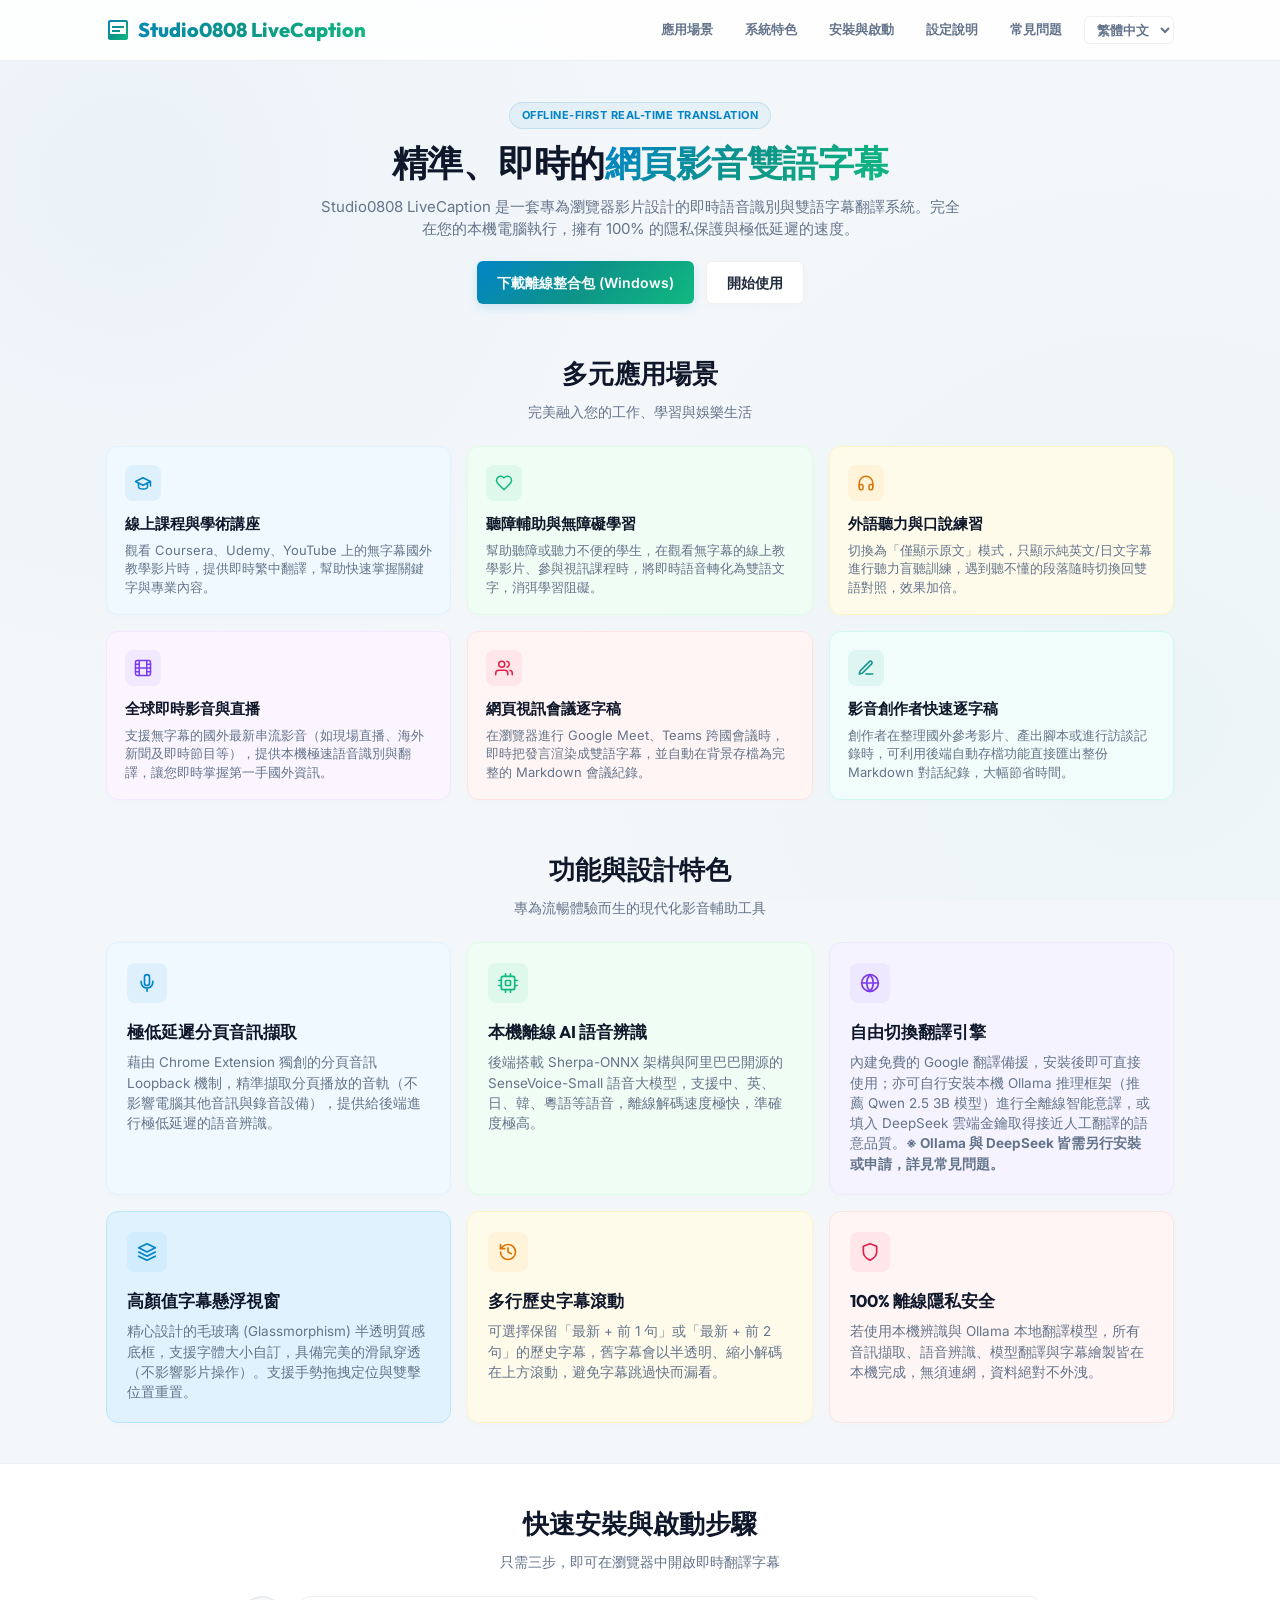
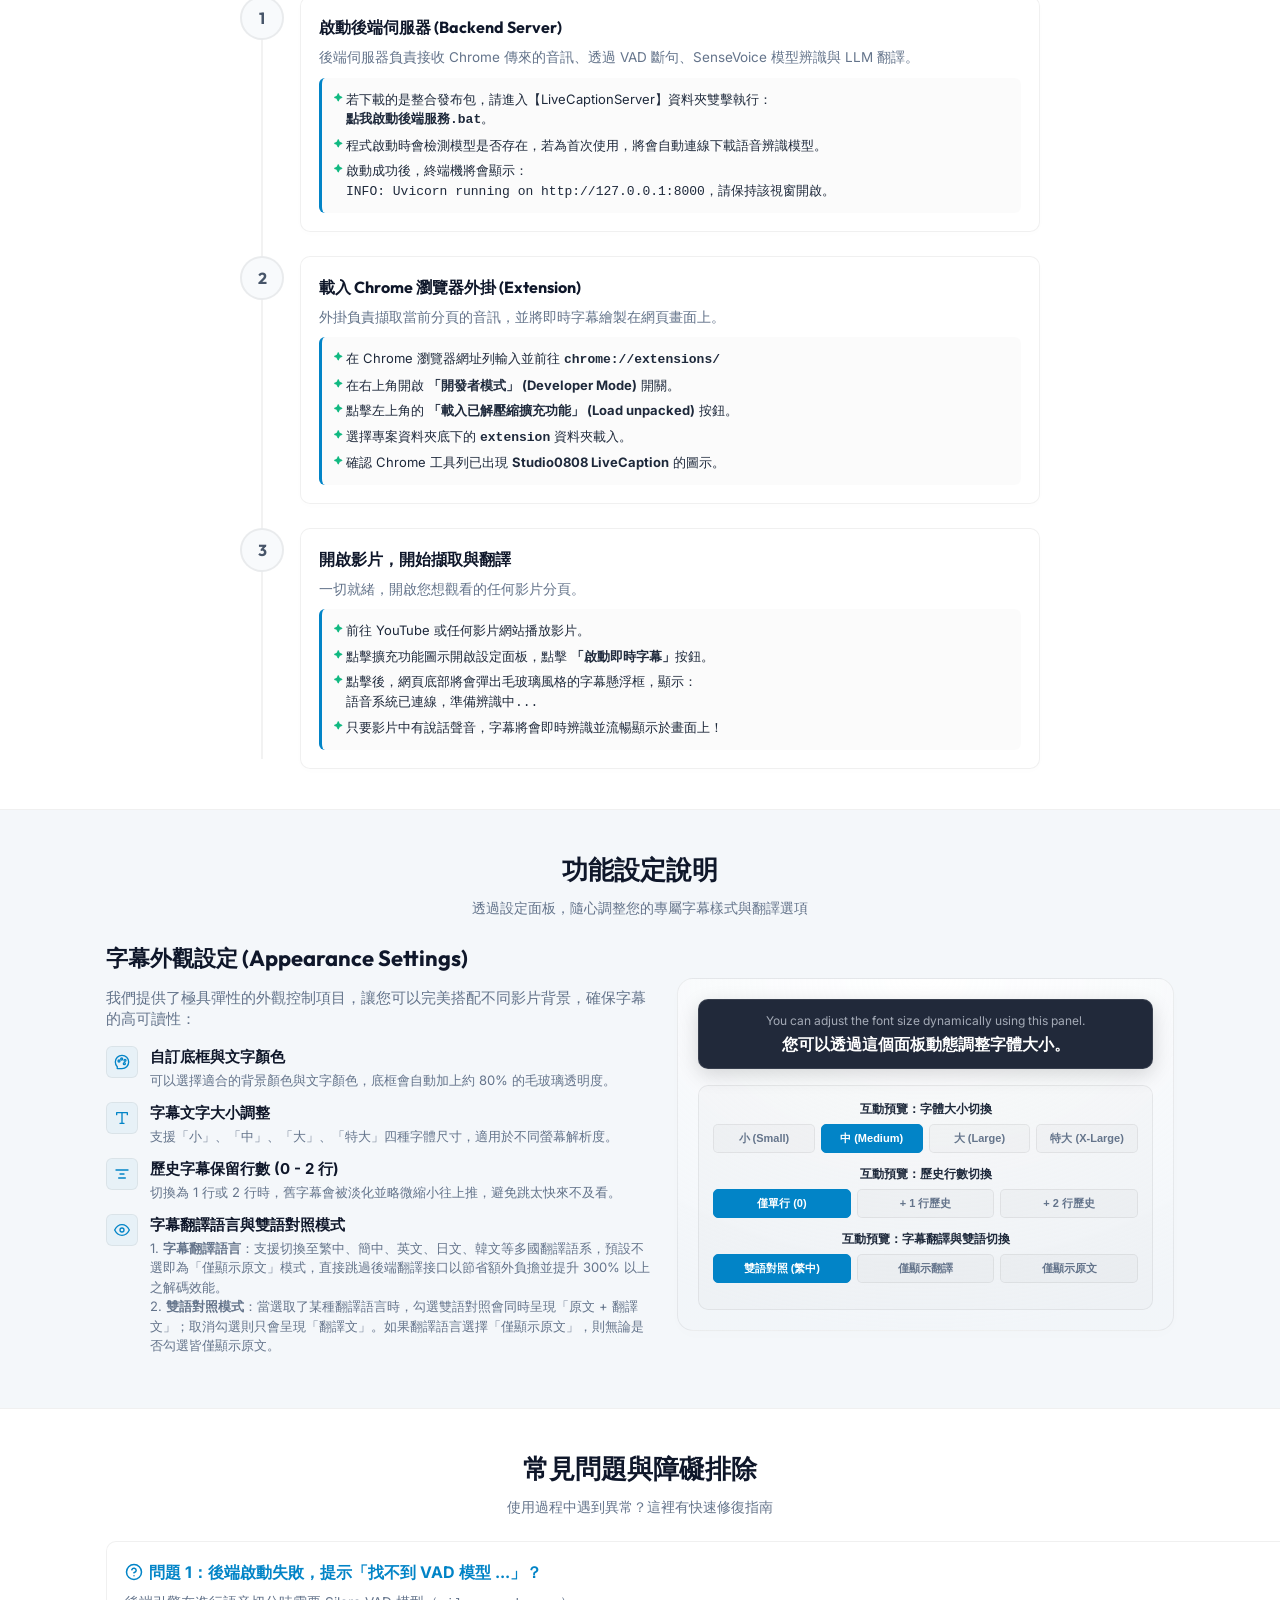
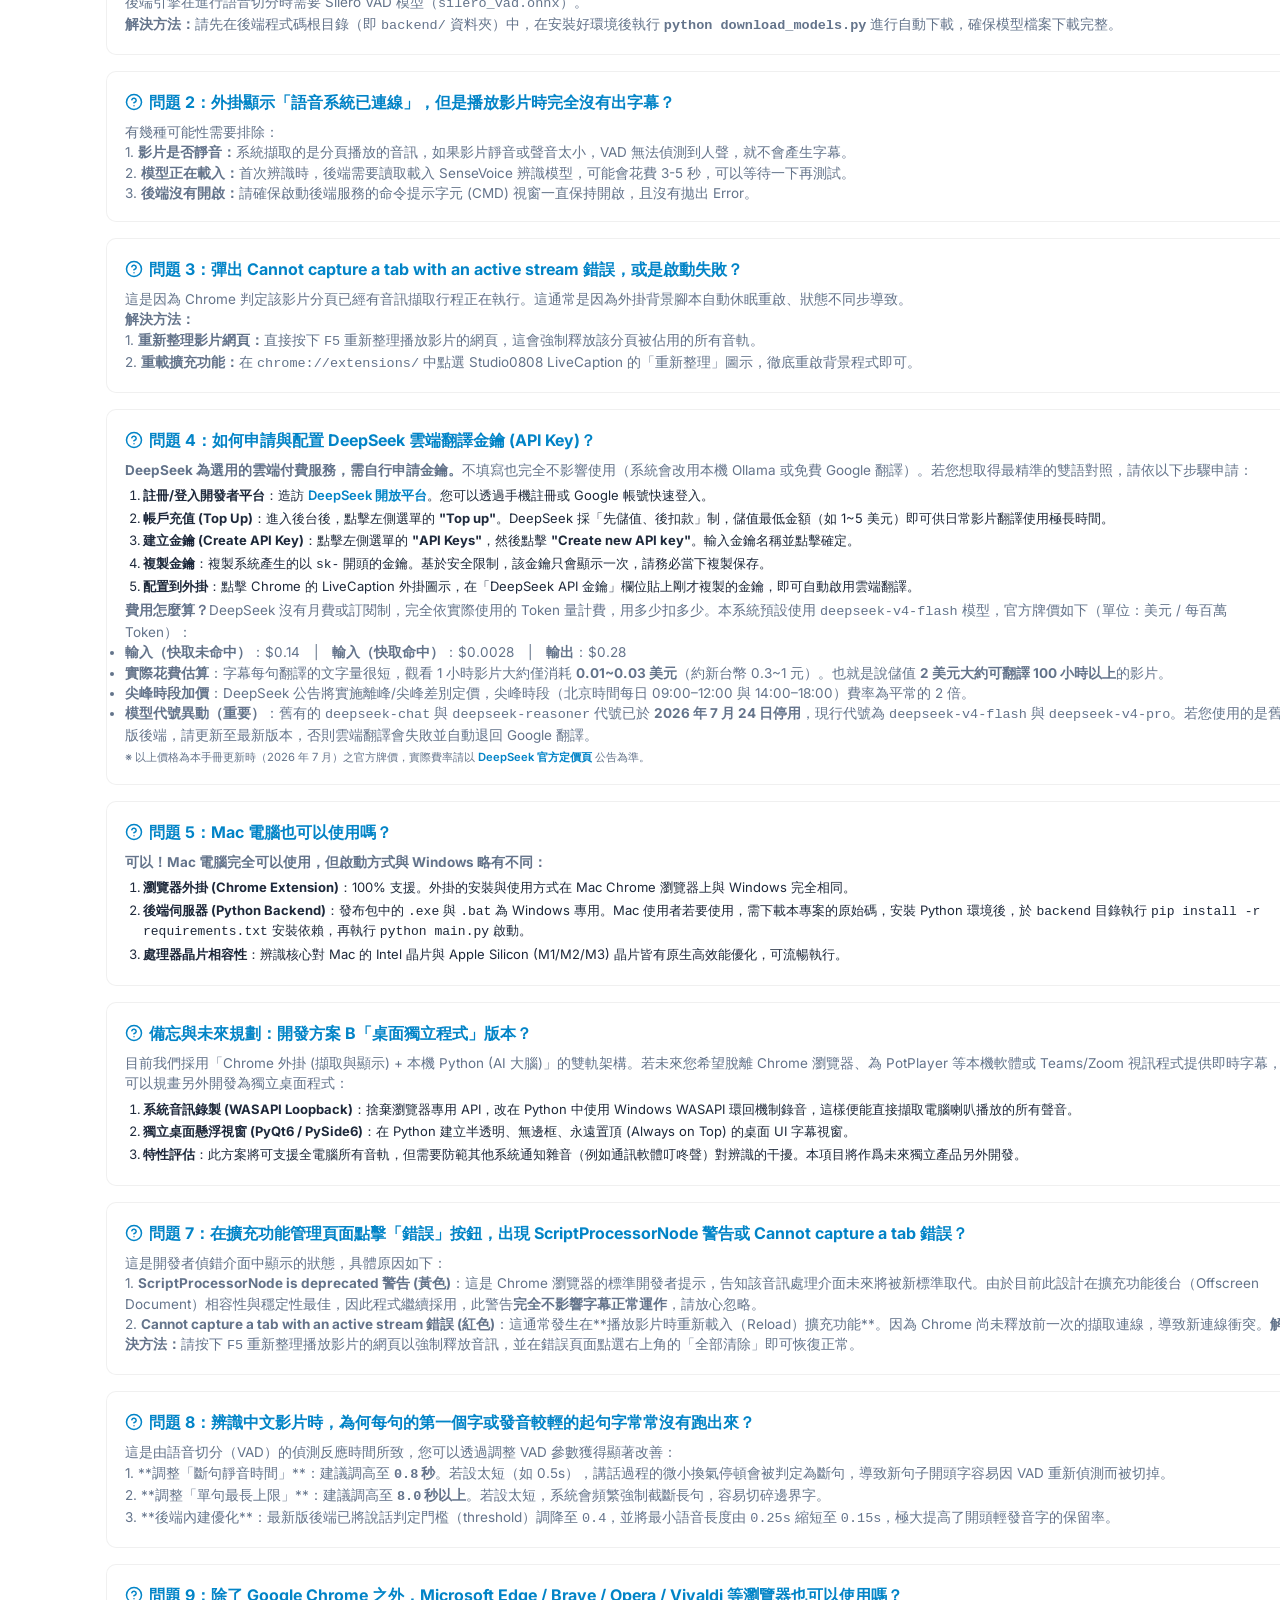
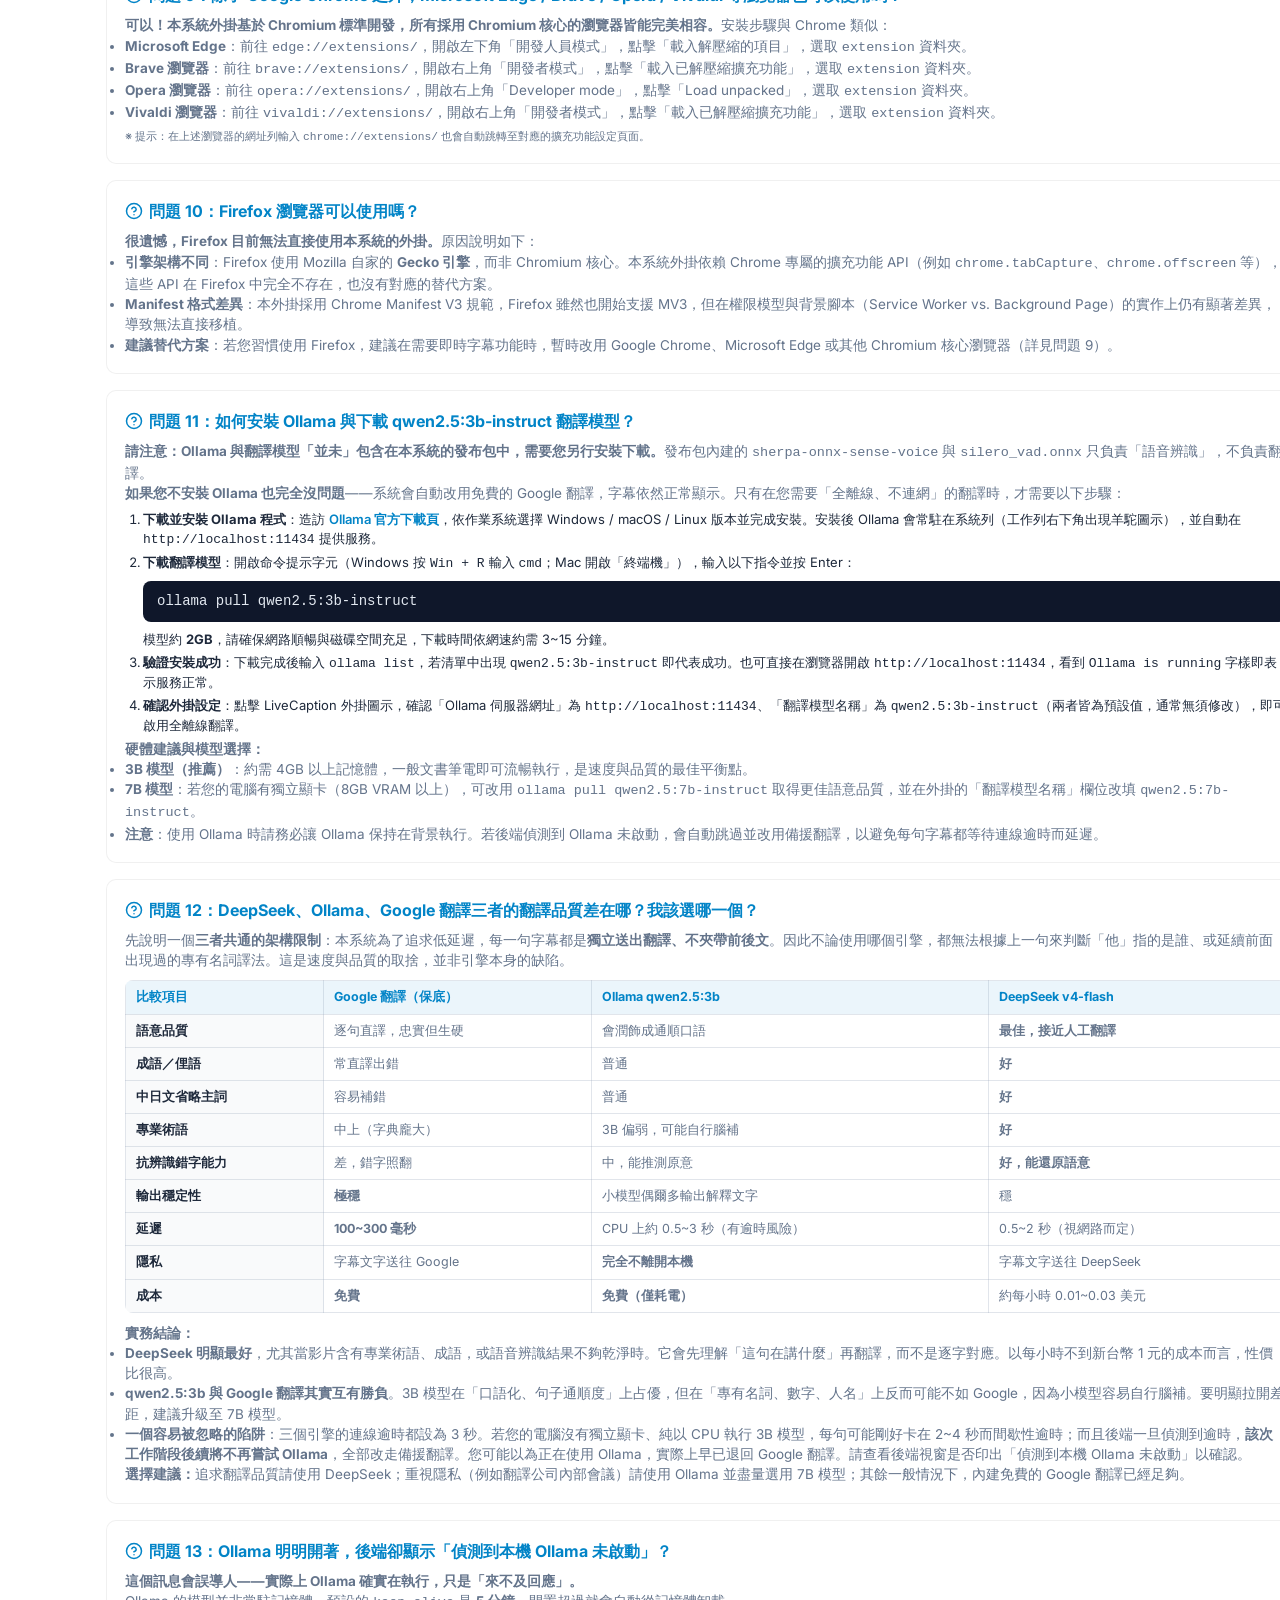
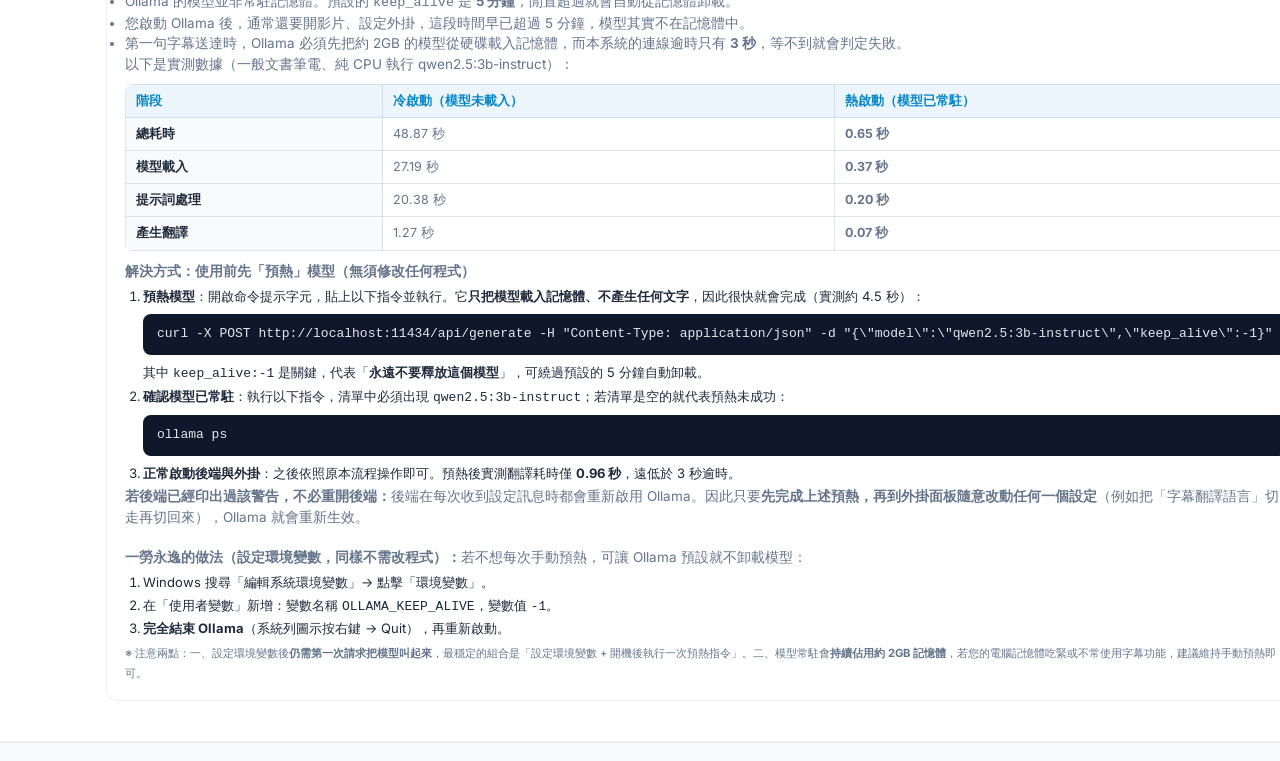
==== commit b3385cf1: "docs: 新增 FAQ 13 - Ollama 冷啟動逾時的預熱操作步驟 (5 語言) 實測 qwen2.5:3b-instruct 冷啟動需 48.87 秒（模型載入 27.19s）， 遠超過後端" ====
--- a/docs/index.html
+++ b/docs/index.html
@@ -782,6 +782,21 @@
     .cmp-best {
       color: #0284c7;
       font-weight: 700;
+    }
+
+    /* Copy-ready command block */
+    .cmd-box {
+      background: #0f172a;
+      color: #e2e8f0;
+      padding: 10px 14px;
+      border-radius: 8px;
+      margin: 8px 0;
+      font-family: Consolas, Monaco, "Courier New", monospace;
+      font-size: 13px;
+      line-height: 1.6;
+      overflow-x: auto;
+      white-space: pre;
+      -webkit-overflow-scrolling: touch;
     }
 
     .alert-box {
@@ -1551,6 +1566,55 @@
               <li><strong>一個容易被忽略的陷阱</strong>：三個引擎的連線逾時都設為 3 秒。若您的電腦沒有獨立顯卡、純以 CPU 執行 3B 模型，每句可能剛好卡在 2~4 秒而間歇性逾時；而且後端一旦偵測到逾時，<strong>該次工作階段後續將不再嘗試 Ollama</strong>，全部改走備援翻譯。您可能以為正在使用 Ollama，實際上早已退回 Google 翻譯。請查看後端視窗是否印出「偵測到本機 Ollama 未啟動」以確認。</li>
             </ul>
             <strong>選擇建議：</strong>追求翻譯品質請使用 DeepSeek；重視隱私（例如翻譯公司內部會議）請使用 Ollama 並盡量選用 7B 模型；其餘一般情況下，內建免費的 Google 翻譯已經足夠。
+          </div>
+        </div>
+        <!-- Q13 (Ollama cold start / warm-up) -->
+        <div class="faq-card">
+          <h4>
+            <svg width="18" height="18" viewBox="0 0 24 24" fill="none" stroke="currentColor" stroke-width="2" stroke-linecap="round" stroke-linejoin="round"><circle cx="12" cy="12" r="10"/><path d="M9.09 9a3 3 0 0 1 5.83 1c0 2-3 3-3 3"/><line x1="12" x2="12.01" y1="17" y2="17"/></svg>
+            <span data-i18n="faq13-title">問題 13：Ollama 明明開著，後端卻顯示「偵測到本機 Ollama 未啟動」？</span>
+          </h4>
+          <div class="faq-desc" data-i18n="faq13-desc">
+            <strong>這個訊息會誤導人——實際上 Ollama 確實在執行，只是「來不及回應」。</strong>
+            <ul>
+              <li>Ollama 的模型並非常駐記憶體。預設的 <code>keep_alive</code> 是 <strong>5 分鐘</strong>，閒置超過就會自動從記憶體卸載。</li>
+              <li>您啟動 Ollama 後，通常還要開影片、設定外掛，這段時間早已超過 5 分鐘，模型其實不在記憶體中。</li>
+              <li>第一句字幕送達時，Ollama 必須先把約 2GB 的模型從硬碟載入記憶體，而本系統的連線逾時只有 <strong>3 秒</strong>，等不到就會判定失敗。</li>
+            </ul>
+            以下是實測數據（一般文書筆電、純 CPU 執行 qwen2.5:3b-instruct）：
+            <div class="cmp-wrap">
+              <table class="cmp-table">
+                <thead>
+                  <tr><th>階段</th><th>冷啟動（模型未載入）</th><th>熱啟動（模型已常駐）</th></tr>
+                </thead>
+                <tbody>
+                  <tr><th>總耗時</th><td>48.87 秒</td><td class="cmp-best">0.65 秒</td></tr>
+                  <tr><th>模型載入</th><td>27.19 秒</td><td class="cmp-best">0.37 秒</td></tr>
+                  <tr><th>提示詞處理</th><td>20.38 秒</td><td class="cmp-best">0.20 秒</td></tr>
+                  <tr><th>產生翻譯</th><td>1.27 秒</td><td class="cmp-best">0.07 秒</td></tr>
+                </tbody>
+              </table>
+            </div>
+            <strong>解決方式：使用前先「預熱」模型（無須修改任何程式）</strong>
+            <ol>
+              <li><strong>預熱模型</strong>：開啟命令提示字元，貼上以下指令並執行。它<strong>只把模型載入記憶體、不產生任何文字</strong>，因此很快就會完成（實測約 4.5 秒）：
+                <div class="cmd-box">curl -X POST http://localhost:11434/api/generate -H "Content-Type: application/json" -d "{\"model\":\"qwen2.5:3b-instruct\",\"keep_alive\":-1}"</div>
+                其中 <code>keep_alive:-1</code> 是關鍵，代表「<strong>永遠不要釋放這個模型</strong>」，可繞過預設的 5 分鐘自動卸載。
+              </li>
+              <li><strong>確認模型已常駐</strong>：執行以下指令，清單中必須出現 <code>qwen2.5:3b-instruct</code>；若清單是空的就代表預熱未成功：
+                <div class="cmd-box">ollama ps</div>
+              </li>
+              <li><strong>正常啟動後端與外掛</strong>：之後依照原本流程操作即可。預熱後實測翻譯耗時僅 <strong>0.96 秒</strong>，遠低於 3 秒逾時。</li>
+            </ol>
+            <strong>若後端已經印出過該警告，不必重開後端：</strong>後端在每次收到設定訊息時都會重新啟用 Ollama。因此只要<strong>先完成上述預熱，再到外掛面板隨意改動任何一個設定</strong>（例如把「字幕翻譯語言」切走再切回來），Ollama 就會重新生效。
+            <br><br>
+            <strong>一勞永逸的做法（設定環境變數，同樣不需改程式）：</strong>若不想每次手動預熱，可讓 Ollama 預設就不卸載模型：
+            <ol>
+              <li>Windows 搜尋「編輯系統環境變數」→ 點擊「環境變數」。</li>
+              <li>在「使用者變數」新增：變數名稱 <code>OLLAMA_KEEP_ALIVE</code>，變數值 <code>-1</code>。</li>
+              <li><strong>完全結束 Ollama</strong>（系統列圖示按右鍵 → Quit），再重新啟動。</li>
+            </ol>
+            <small>※ 注意兩點：一、設定環境變數後<strong>仍需第一次請求把模型叫起來</strong>，最穩定的組合是「設定環境變數 + 開機後執行一次預熱指令」。二、模型常駐會<strong>持續佔用約 2GB 記憶體</strong>，若您的電腦記憶體吃緊或不常使用字幕功能，建議維持手動預熱即可。</small>
           </div>
         </div>
       </div>
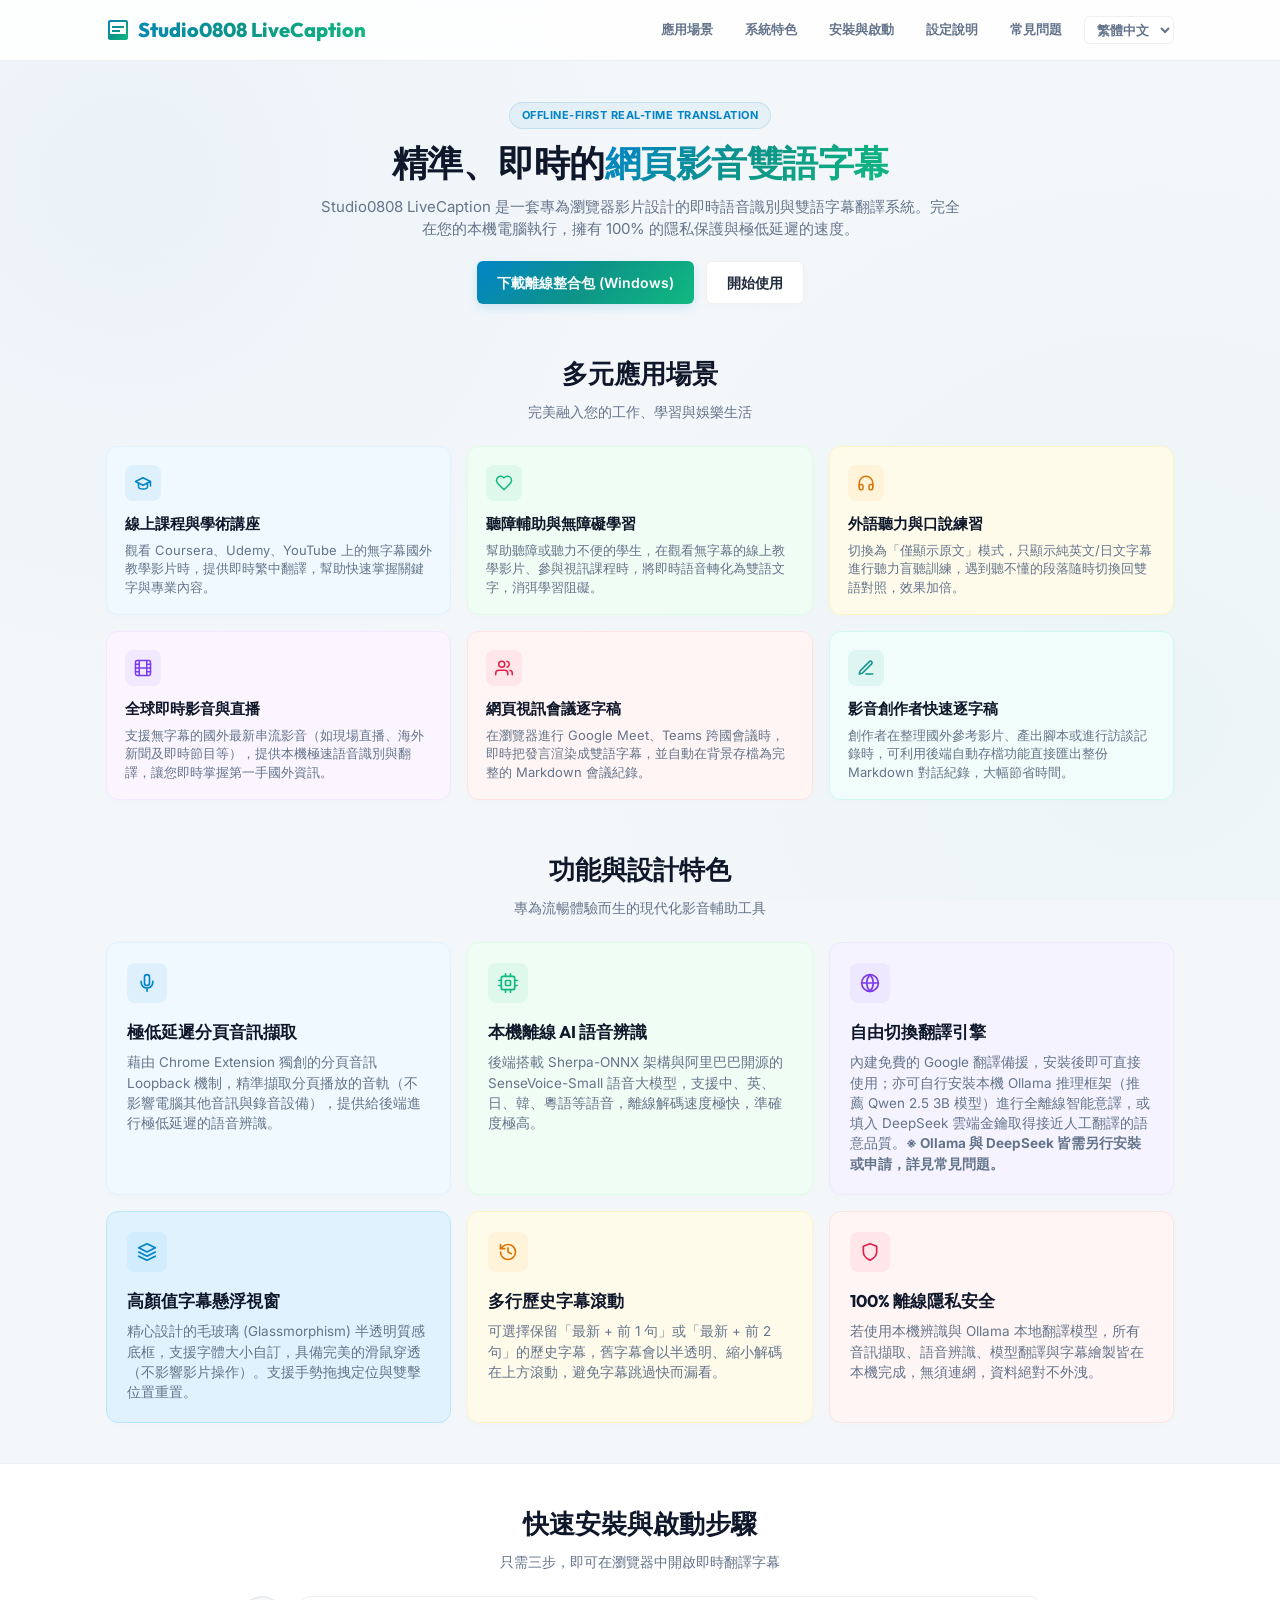
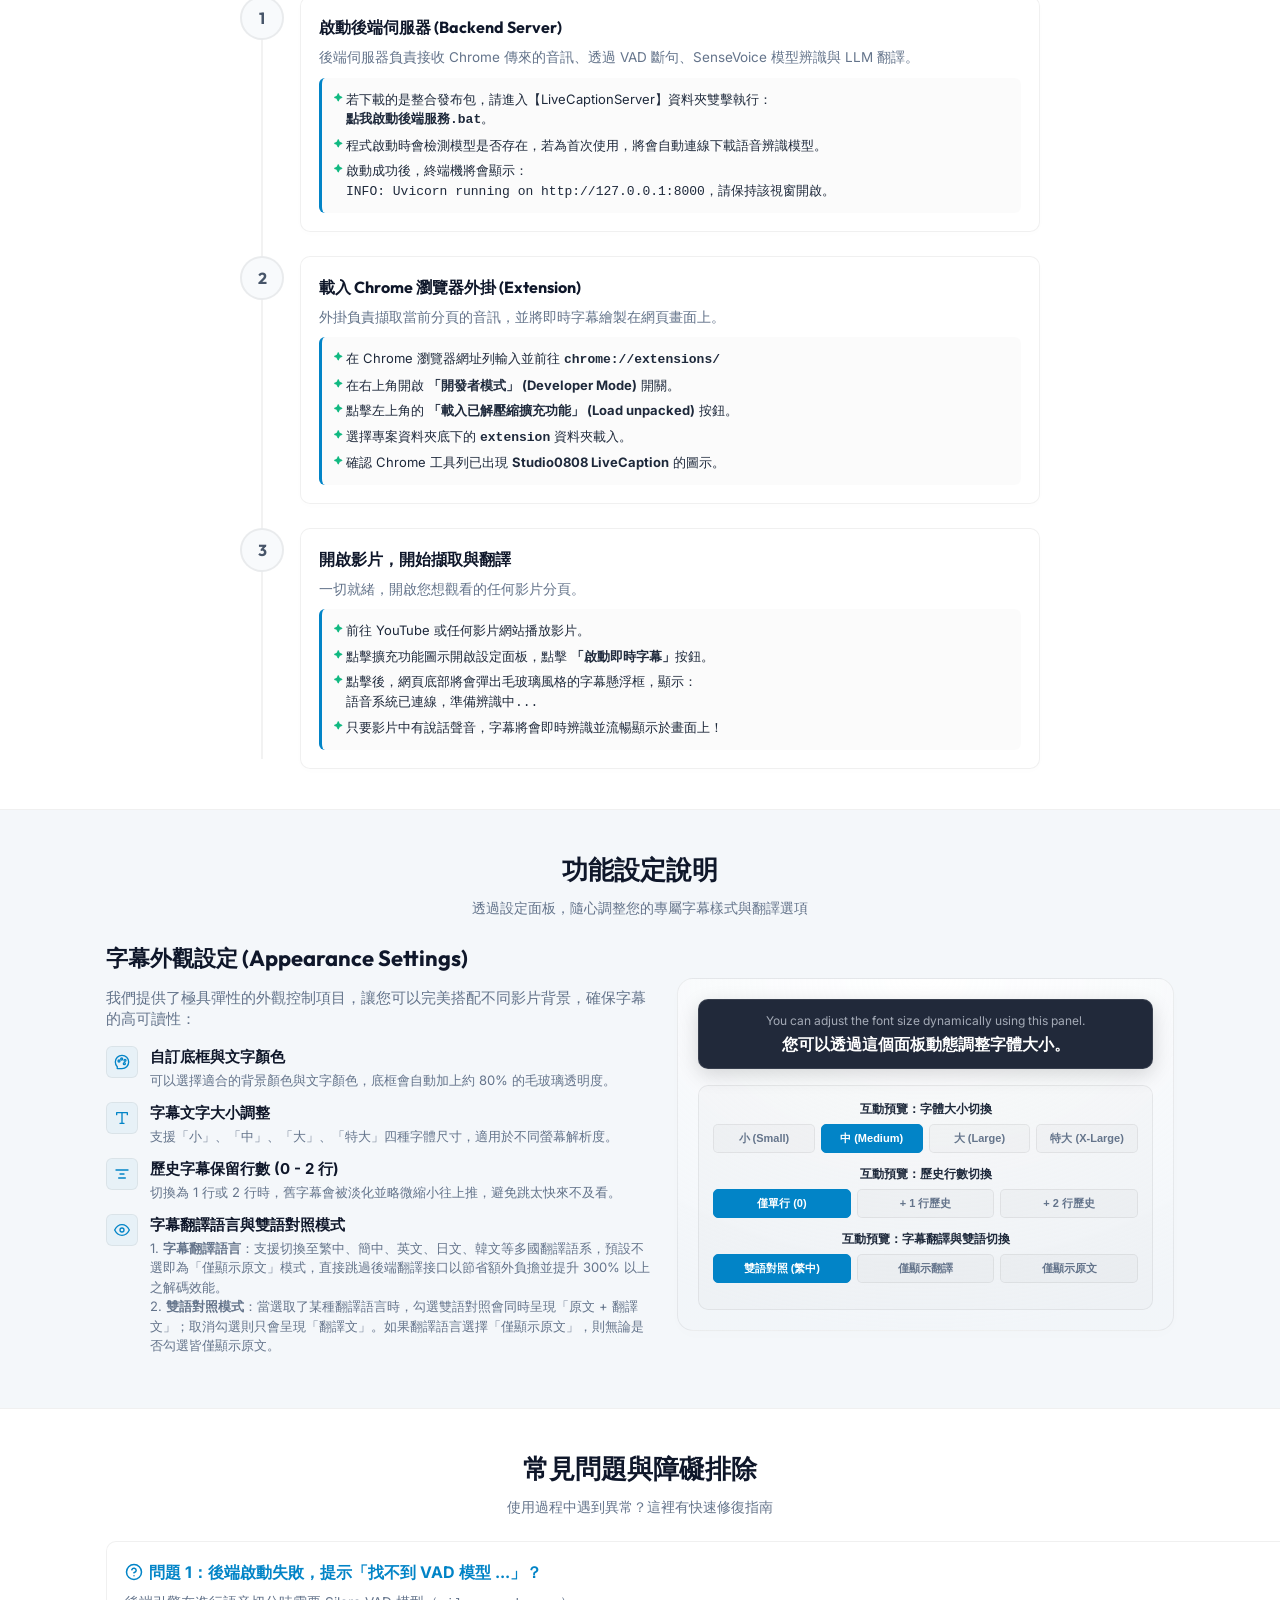
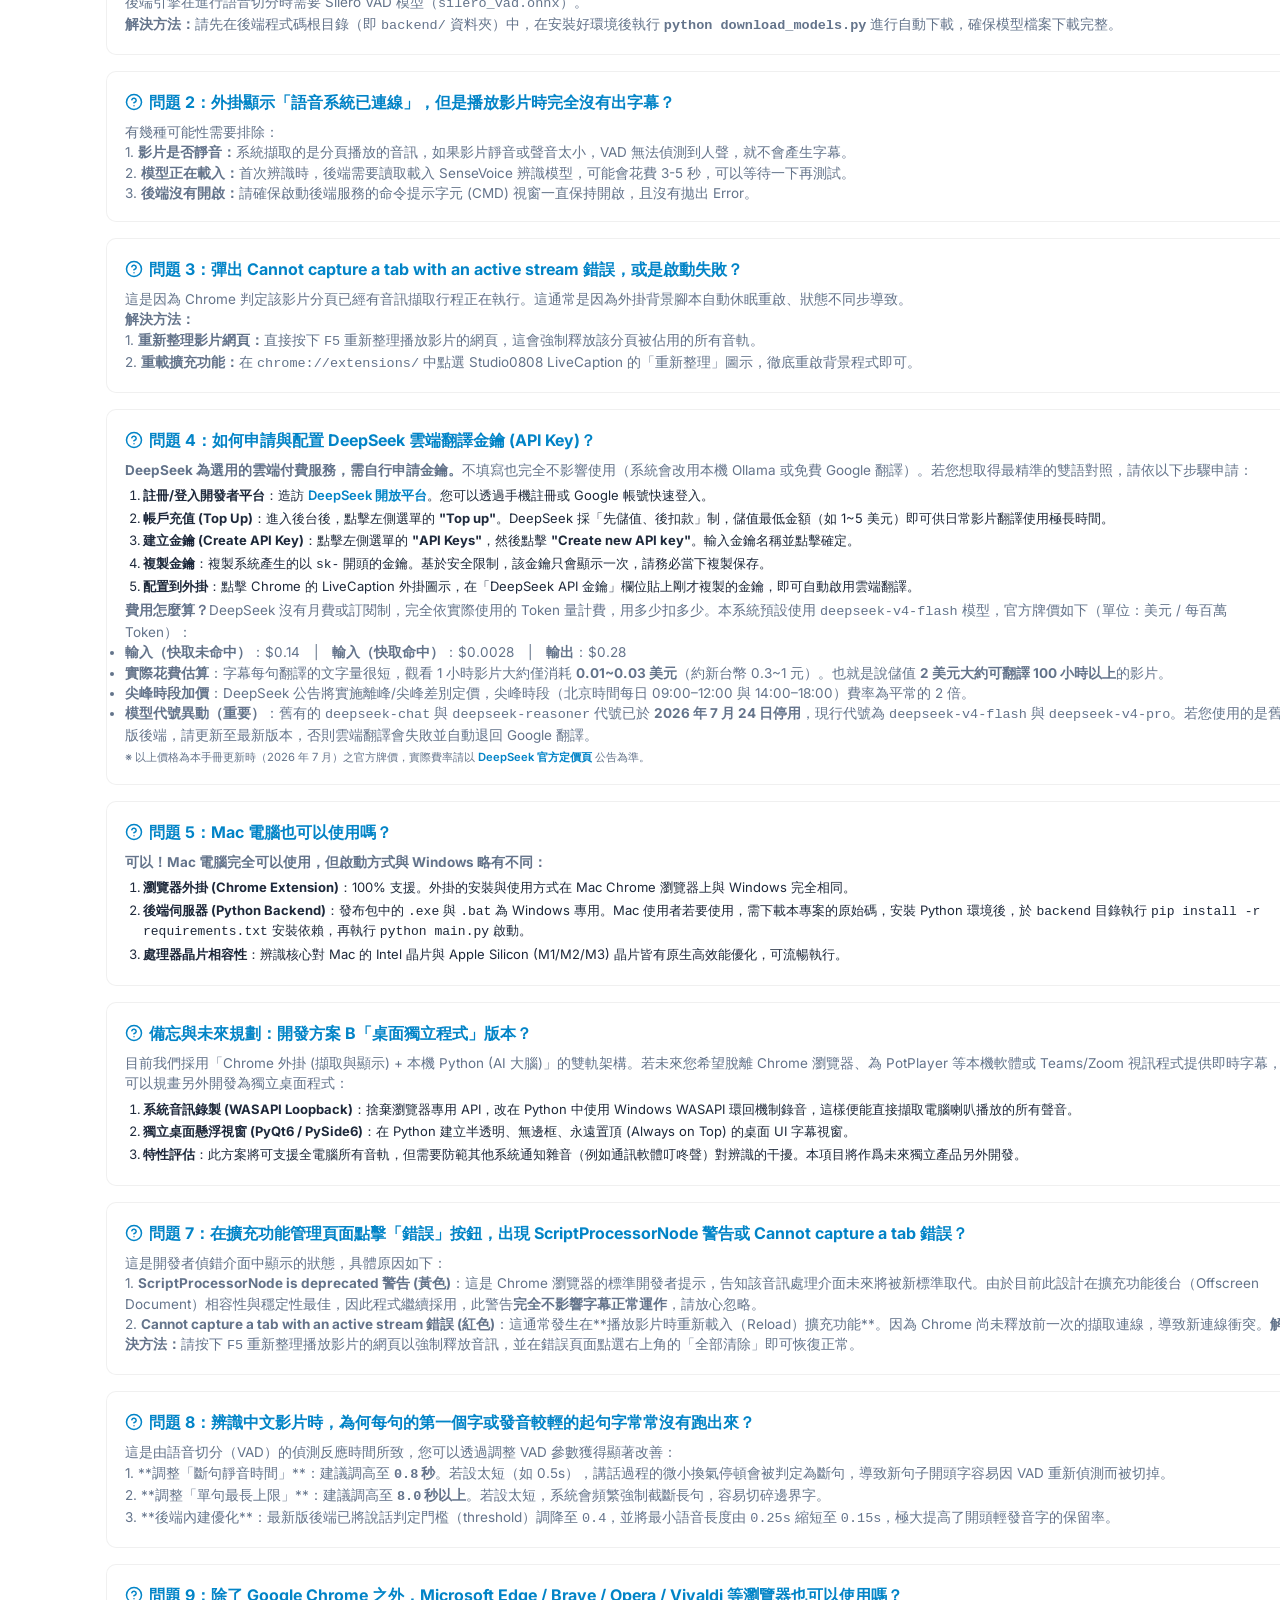
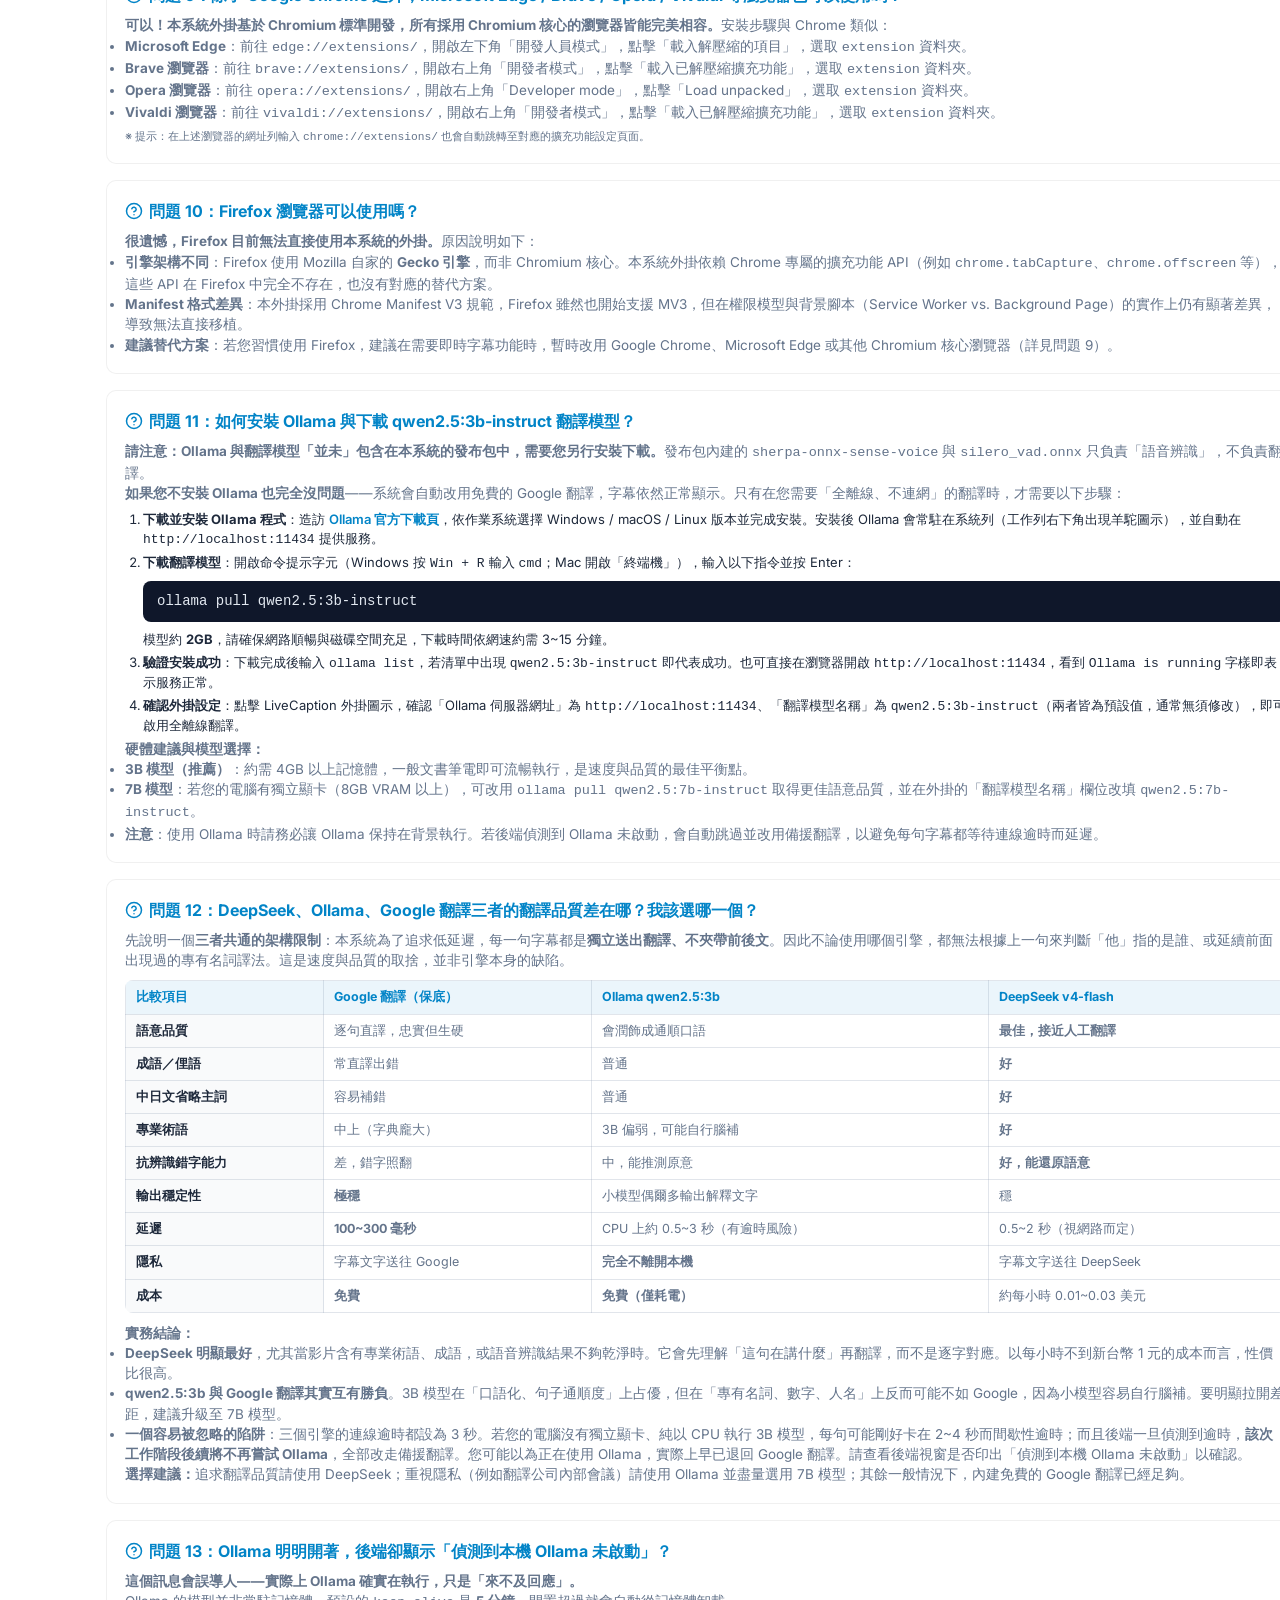
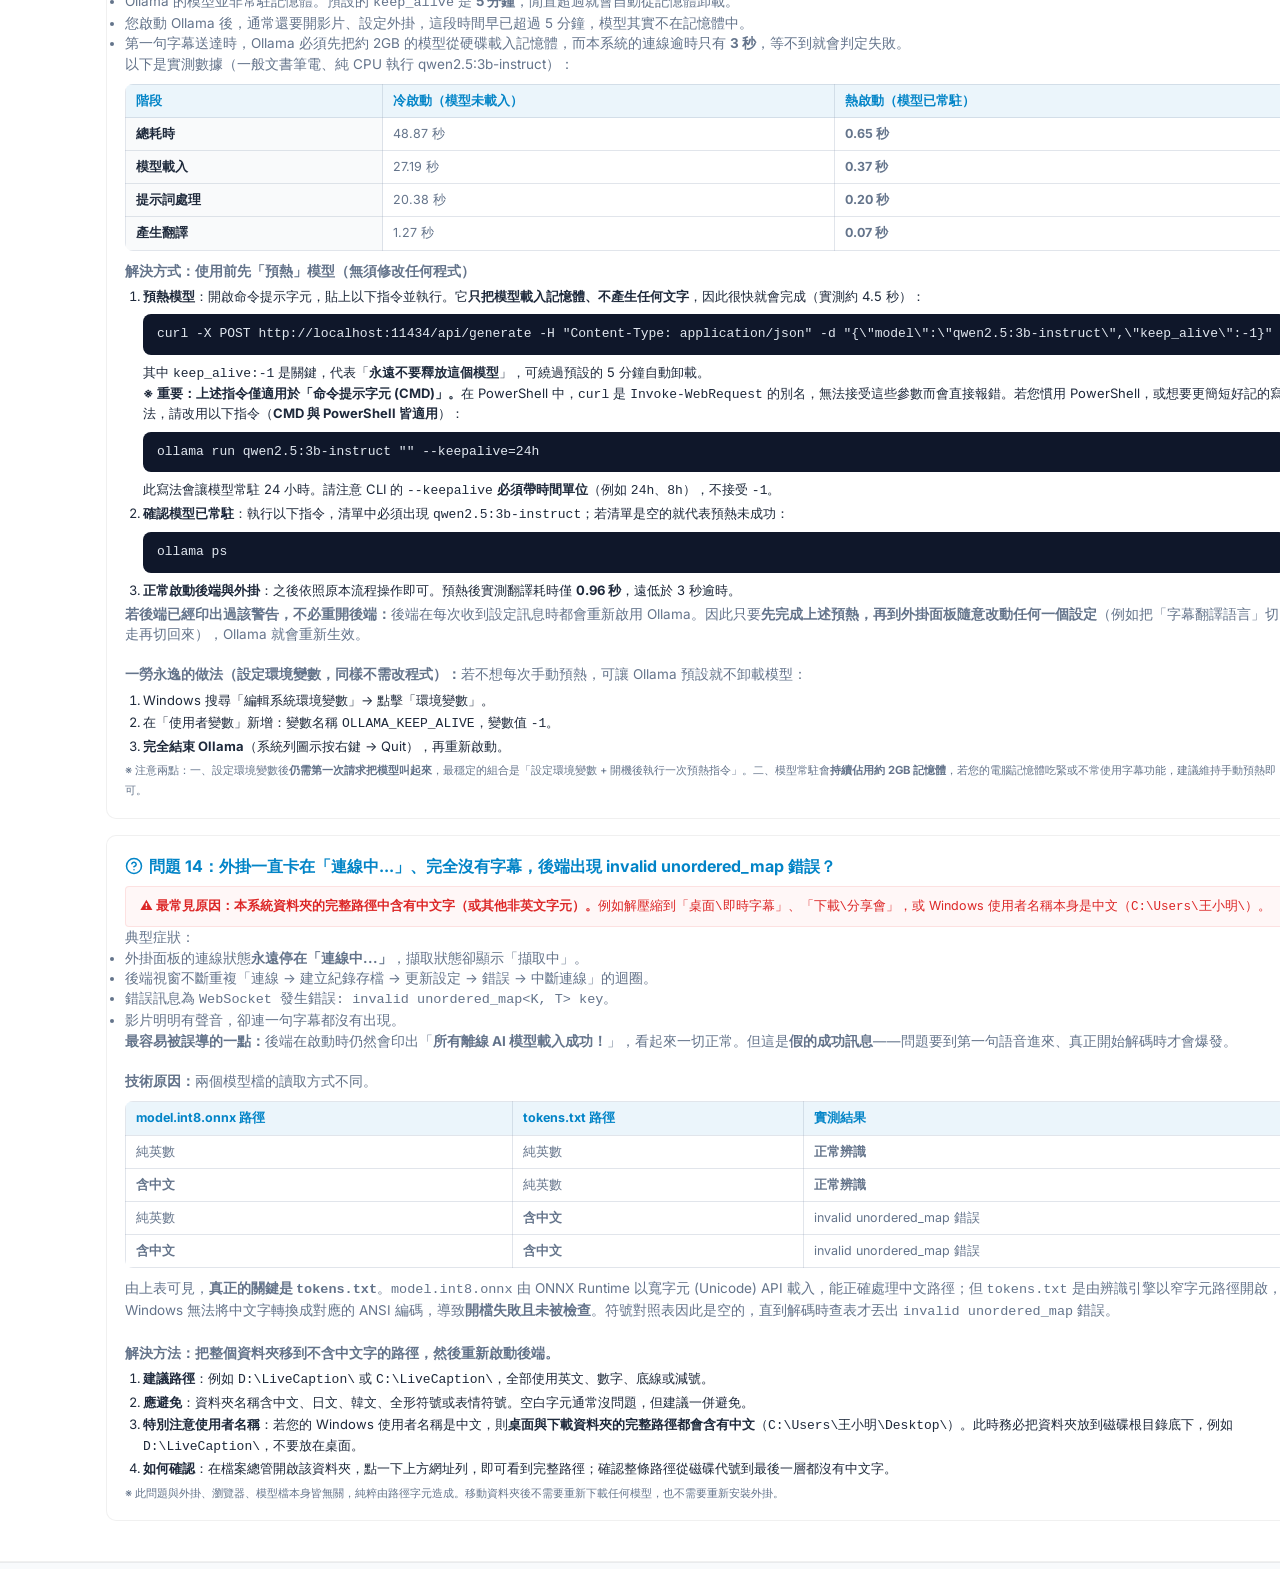
==== commit 970bc169: "docs: 新增 FAQ 14 - 資料夾中文路徑導致辨識失敗，並補充 PowerShell 相容指令 FAQ 14（新增，5 語言）： - 中文路徑會導致 invalid unordered_map" ====
--- a/docs/index.html
+++ b/docs/index.html
@@ -1600,6 +1600,9 @@
               <li><strong>預熱模型</strong>：開啟命令提示字元，貼上以下指令並執行。它<strong>只把模型載入記憶體、不產生任何文字</strong>，因此很快就會完成（實測約 4.5 秒）：
                 <div class="cmd-box">curl -X POST http://localhost:11434/api/generate -H "Content-Type: application/json" -d "{\"model\":\"qwen2.5:3b-instruct\",\"keep_alive\":-1}"</div>
                 其中 <code>keep_alive:-1</code> 是關鍵，代表「<strong>永遠不要釋放這個模型</strong>」，可繞過預設的 5 分鐘自動卸載。
+                <br><strong>※ 重要：上述指令僅適用於「命令提示字元 (CMD)」。</strong>在 PowerShell 中，<code>curl</code> 是 <code>Invoke-WebRequest</code> 的別名，無法接受這些參數而會直接報錯。若您慣用 PowerShell，或想要更簡短好記的寫法，請改用以下指令（<strong>CMD 與 PowerShell 皆適用</strong>）：
+                <div class="cmd-box">ollama run qwen2.5:3b-instruct "" --keepalive=24h</div>
+                此寫法會讓模型常駐 24 小時。請注意 CLI 的 <code>--keepalive</code> <strong>必須帶時間單位</strong>（例如 <code>24h</code>、<code>8h</code>），不接受 <code>-1</code>。
               </li>
               <li><strong>確認模型已常駐</strong>：執行以下指令，清單中必須出現 <code>qwen2.5:3b-instruct</code>；若清單是空的就代表預熱未成功：
                 <div class="cmd-box">ollama ps</div>
@@ -1615,6 +1618,49 @@
               <li><strong>完全結束 Ollama</strong>（系統列圖示按右鍵 → Quit），再重新啟動。</li>
             </ol>
             <small>※ 注意兩點：一、設定環境變數後<strong>仍需第一次請求把模型叫起來</strong>，最穩定的組合是「設定環境變數 + 開機後執行一次預熱指令」。二、模型常駐會<strong>持續佔用約 2GB 記憶體</strong>，若您的電腦記憶體吃緊或不常使用字幕功能，建議維持手動預熱即可。</small>
+          </div>
+        </div>
+        <!-- Q14 (Non-ASCII path breaks ASR) -->
+        <div class="faq-card">
+          <h4>
+            <svg width="18" height="18" viewBox="0 0 24 24" fill="none" stroke="currentColor" stroke-width="2" stroke-linecap="round" stroke-linejoin="round"><circle cx="12" cy="12" r="10"/><path d="M9.09 9a3 3 0 0 1 5.83 1c0 2-3 3-3 3"/><line x1="12" x2="12.01" y1="17" y2="17"/></svg>
+            <span data-i18n="faq14-title">問題 14：外掛一直卡在「連線中...」、完全沒有字幕，後端出現 invalid unordered_map 錯誤？</span>
+          </h4>
+          <div class="faq-desc" data-i18n="faq14-desc">
+            <div class="alert-box"><strong>⚠️ 最常見原因：本系統資料夾的完整路徑中含有中文字（或其他非英文字元）。</strong>例如解壓縮到「<code>桌面\即時字幕</code>」、「<code>下載\分享會</code>」，或 Windows 使用者名稱本身是中文（<code>C:\Users\王小明\</code>）。</div>
+            典型症狀：
+            <ul>
+              <li>外掛面板的連線狀態<strong>永遠停在「連線中...」</strong>，擷取狀態卻顯示「擷取中」。</li>
+              <li>後端視窗不斷重複「連線 → 建立紀錄存檔 → 更新設定 → 錯誤 → 中斷連線」的迴圈。</li>
+              <li>錯誤訊息為 <code>WebSocket 發生錯誤: invalid unordered_map&lt;K, T&gt; key</code>。</li>
+              <li>影片明明有聲音，卻連一句字幕都沒有出現。</li>
+            </ul>
+            <strong>最容易被誤導的一點：</strong>後端在啟動時仍然會印出「<strong>所有離線 AI 模型載入成功！</strong>」，看起來一切正常。但這是<strong>假的成功訊息</strong>——問題要到第一句語音進來、真正開始解碼時才會爆發。
+            <br><br>
+            <strong>技術原因：</strong>兩個模型檔的讀取方式不同。
+            <div class="cmp-wrap">
+              <table class="cmp-table">
+                <thead>
+                  <tr><th>model.int8.onnx 路徑</th><th>tokens.txt 路徑</th><th>實測結果</th></tr>
+                </thead>
+                <tbody>
+                  <tr><td>純英數</td><td>純英數</td><td class="cmp-best">正常辨識</td></tr>
+                  <tr><td><strong>含中文</strong></td><td>純英數</td><td class="cmp-best">正常辨識</td></tr>
+                  <tr><td>純英數</td><td><strong>含中文</strong></td><td>invalid unordered_map 錯誤</td></tr>
+                  <tr><td><strong>含中文</strong></td><td><strong>含中文</strong></td><td>invalid unordered_map 錯誤</td></tr>
+                </tbody>
+              </table>
+            </div>
+            由上表可見，<strong>真正的關鍵是 <code>tokens.txt</code></strong>。<code>model.int8.onnx</code> 由 ONNX Runtime 以寬字元 (Unicode) API 載入，能正確處理中文路徑；但 <code>tokens.txt</code> 是由辨識引擎以窄字元路徑開啟，Windows 無法將中文字轉換成對應的 ANSI 編碼，導致<strong>開檔失敗且未被檢查</strong>。符號對照表因此是空的，直到解碼時查表才丟出 <code>invalid unordered_map</code> 錯誤。
+            <br><br>
+            <strong>解決方法：把整個資料夾移到不含中文字的路徑，然後重新啟動後端。</strong>
+            <ol>
+              <li><strong>建議路徑</strong>：例如 <code>D:\LiveCaption\</code> 或 <code>C:\LiveCaption\</code>，全部使用英文、數字、底線或減號。</li>
+              <li><strong>應避免</strong>：資料夾名稱含中文、日文、韓文、全形符號或表情符號。空白字元通常沒問題，但建議一併避免。</li>
+              <li><strong>特別注意使用者名稱</strong>：若您的 Windows 使用者名稱是中文，則<strong>桌面與下載資料夾的完整路徑都會含有中文</strong>（<code>C:\Users\王小明\Desktop\</code>）。此時務必把資料夾放到磁碟根目錄底下，例如 <code>D:\LiveCaption\</code>，不要放在桌面。</li>
+              <li><strong>如何確認</strong>：在檔案總管開啟該資料夾，點一下上方網址列，即可看到完整路徑；確認整條路徑從磁碟代號到最後一層都沒有中文字。</li>
+            </ol>
+            <small>※ 此問題與外掛、瀏覽器、模型檔本身皆無關，純粹由路徑字元造成。移動資料夾後不需要重新下載任何模型，也不需要重新安裝外掛。</small>
           </div>
         </div>
       </div>
